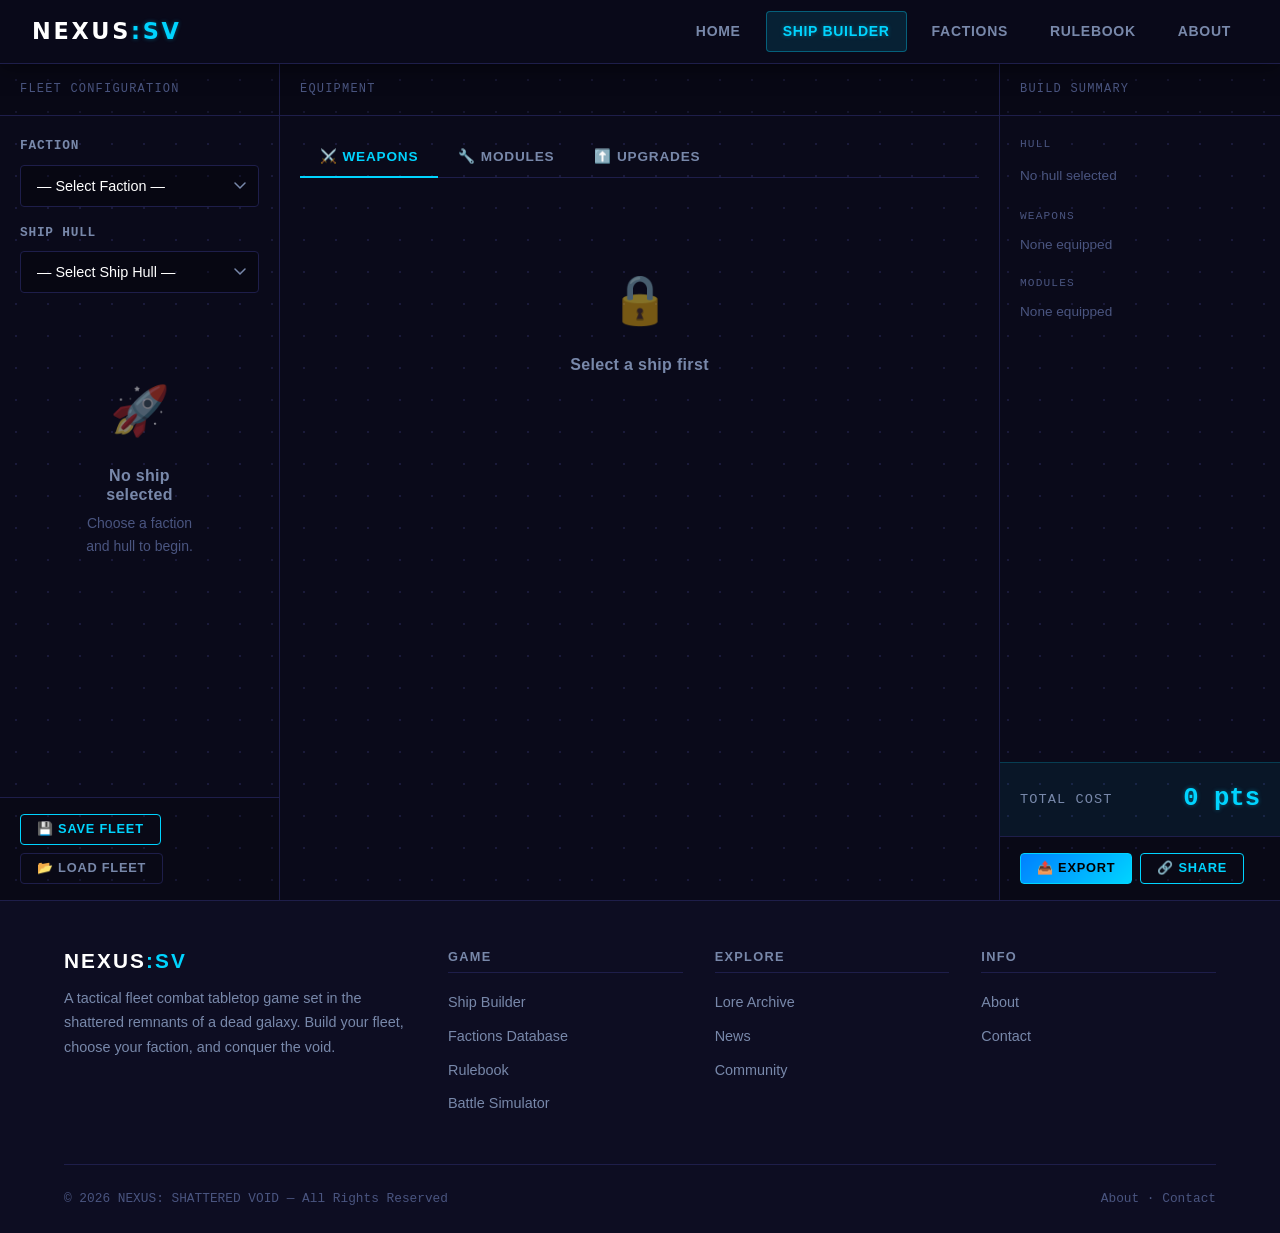
==== pages/builder.html @ 6458020a "Build complete Nexus: Shattered Void website - index.html: hero landing page with animated starfield" ====
<!DOCTYPE html>
<html lang="en">
<head>
  <meta charset="UTF-8">
  <meta name="viewport" content="width=device-width, initial-scale=1.0">
  <title>Ship Builder — NEXUS: Shattered Void</title>
  <meta name="description" content="Build custom fleet lists for Nexus: Shattered Void. Select hulls, equip weapons and modules, calculate point costs.">
  <link rel="icon" type="image/svg+xml" href="../assets/favicon.svg">
  <link rel="stylesheet" href="../css/global.css">
  <link rel="stylesheet" href="../css/components.css">
  <style>
    .builder-layout {
      display: grid;
      grid-template-columns: 280px 1fr 280px;
      min-height: calc(100vh - var(--nav-height));
    }
    .builder-col {
      border-right: 1px solid var(--color-border);
      display: flex;
      flex-direction: column;
    }
    .builder-col:last-child { border-right: none; }
    .builder-col-header {
      padding: var(--sp-4) var(--sp-5);
      border-bottom: 1px solid var(--color-border);
      background: rgba(0,0,0,0.2);
      font-family: var(--font-mono);
      font-size: 0.75rem;
      text-transform: uppercase;
      letter-spacing: 0.1em;
      color: var(--color-text-muted);
      display: flex;
      align-items: center;
      justify-content: space-between;
    }
    .builder-col-body {
      flex: 1;
      padding: var(--sp-5);
      overflow-y: auto;
    }
    .builder-actions {
      padding: var(--sp-4) var(--sp-5);
      border-top: 1px solid var(--color-border);
      display: flex;
      gap: var(--sp-2);
      flex-wrap: wrap;
      background: rgba(0,0,0,0.15);
    }
    @media (max-width: 1100px) {
      .builder-layout {
        grid-template-columns: 260px 1fr;
      }
      .builder-col:last-child {
        grid-column: 1 / -1;
        border-top: 1px solid var(--color-border);
        border-right: none;
      }
    }
    @media (max-width: 768px) {
      .builder-layout { grid-template-columns: 1fr; }
      .builder-col { border-right: none; border-bottom: 1px solid var(--color-border); }
    }
  </style>
</head>
<body class="page-wrapper">
  <div class="page-content">
    <div class="builder-layout">

      <!-- LEFT: Faction + Hull selection -->
      <div class="builder-col">
        <div class="builder-col-header">
          <span>Fleet Configuration</span>
        </div>
        <div class="builder-col-body">
          <div class="form-group">
            <label class="form-label" for="faction-select">Faction</label>
            <select class="form-select" id="faction-select">
              <option value="">— Loading… —</option>
            </select>
          </div>
          <div class="form-group">
            <label class="form-label" for="ship-select">Ship Hull</label>
            <select class="form-select" id="ship-select">
              <option value="">— Select faction first —</option>
            </select>
          </div>
          <div id="ship-stats-panel">
            <div class="empty-state">
              <div class="empty-state-icon">🚀</div>
              <h3>No ship selected</h3>
              <p>Choose a faction and hull to begin building.</p>
            </div>
          </div>
        </div>
        <div class="builder-actions">
          <button class="btn btn-secondary btn-sm" id="save-fleet-btn">💾 Save Fleet</button>
          <button class="btn btn-ghost btn-sm" id="load-fleet-btn">📂 Load Fleet</button>
        </div>
      </div>

      <!-- MIDDLE: Weapons / Modules tabs -->
      <div class="builder-col">
        <div class="builder-col-header">
          <span>Equipment</span>
        </div>
        <div class="builder-col-body">
          <div class="tabs">
            <button class="tab-btn active" data-tab="weapons">⚔️ Weapons</button>
            <button class="tab-btn" data-tab="modules">🔧 Modules</button>
            <button class="tab-btn" data-tab="upgrades">⬆️ Upgrades</button>
          </div>
          <div id="tab-weapons" class="tab-panel active">
            <div class="empty-state">
              <div class="empty-state-icon">🔒</div>
              <h3>Select a ship first</h3>
            </div>
          </div>
          <div id="tab-modules" class="tab-panel">
            <div class="empty-state">
              <div class="empty-state-icon">🔒</div>
              <h3>Select a ship first</h3>
            </div>
          </div>
          <div id="tab-upgrades" class="tab-panel">
            <div class="empty-state">
              <div class="empty-state-icon">⚙️</div>
              <h3>Upgrades Coming Soon</h3>
            </div>
          </div>
        </div>
      </div>

      <!-- RIGHT: Build Summary -->
      <div class="builder-col">
        <div class="builder-col-header">
          <span>Build Summary</span>
        </div>
        <div class="builder-col-body">
          <div class="build-summary-section" style="margin-bottom:var(--sp-5)">
            <div class="build-summary-label">Hull</div>
            <div id="summary-ship">
              <span style="color:var(--color-text-muted);font-size:0.85rem">No hull selected</span>
            </div>
          </div>
          <div class="build-summary-section" style="margin-bottom:var(--sp-5)">
            <div class="build-summary-label">Weapons</div>
            <div id="summary-weapons" class="equipped-list">
              <span style="color:var(--color-text-muted);font-size:0.85rem">None equipped</span>
            </div>
          </div>
          <div class="build-summary-section">
            <div class="build-summary-label">Modules</div>
            <div id="summary-modules" class="equipped-list">
              <span style="color:var(--color-text-muted);font-size:0.85rem">None equipped</span>
            </div>
          </div>
        </div>
        <div class="total-cost-display">
          <span class="total-cost-label">Total Cost</span>
          <span class="total-cost-value"><span id="total-cost">0</span> pts</span>
        </div>
        <div class="builder-actions">
          <button class="btn btn-primary btn-sm" id="export-btn">📤 Export</button>
          <button class="btn btn-secondary btn-sm" id="share-btn">🔗 Share</button>
        </div>
      </div>

    </div>
  </div>

  <script type="module" src="../js/builder.js"></script>
</body>
</html>
---- css/global.css ----
/* ============================================================
   NEXUS: SHATTERED VOID — Global Stylesheet
   ============================================================ */

/* ── CSS Variables ─────────────────────────────────────────── */
:root {
  /* Colors */
  --color-bg:          #0a0a1a;
  --color-bg-2:        #0d0d22;
  --color-bg-card:     #111128;
  --color-bg-card-2:   #16163a;
  --color-border:      #1e1e4a;
  --color-border-glow: #00d4ff33;

  --color-cyan:        #00d4ff;
  --color-cyan-dim:    #00a0c4;
  --color-blue:        #0080ff;
  --color-blue-dim:    #0055bb;
  --color-purple:      #8b00ff;
  --color-purple-dim:  #6600cc;
  --color-teal:        #00d4a0;
  --color-orange:      #c44a00;
  --color-red:         #ff3333;

  --color-text:        #c8d8f0;
  --color-text-dim:    #7888aa;
  --color-text-bright: #ffffff;
  --color-text-muted:  #4a5580;

  /* Fonts */
  --font-ui:   -apple-system, BlinkMacSystemFont, 'Segoe UI', Roboto, sans-serif;
  --font-mono: 'Courier New', 'Lucida Console', monospace;
  --font-display: 'Segoe UI', system-ui, sans-serif;

  /* Spacing */
  --sp-1: 0.25rem;
  --sp-2: 0.5rem;
  --sp-3: 0.75rem;
  --sp-4: 1rem;
  --sp-5: 1.25rem;
  --sp-6: 1.5rem;
  --sp-8: 2rem;
  --sp-10: 2.5rem;
  --sp-12: 3rem;
  --sp-16: 4rem;
  --sp-20: 5rem;
  --sp-24: 6rem;

  /* Border radius */
  --radius-sm: 2px;
  --radius:    4px;
  --radius-md: 6px;
  --radius-lg: 10px;

  /* Shadows / Glows */
  --glow-cyan:   0 0 8px #00d4ff80, 0 0 24px #00d4ff40;
  --glow-blue:   0 0 8px #0080ff80, 0 0 24px #0080ff40;
  --glow-purple: 0 0 8px #8b00ff80, 0 0 24px #8b00ff40;
  --glow-sm:     0 0 4px #00d4ff60;
  --shadow-card: 0 4px 24px rgba(0,0,0,0.6);

  /* Transitions */
  --transition: 0.2s ease;
  --transition-slow: 0.4s ease;

  /* Layout */
  --nav-height: 64px;
  --max-width:  1200px;
  --sidebar-w:  260px;
}

/* ── Reset / Normalize ─────────────────────────────────────── */
*, *::before, *::after {
  box-sizing: border-box;
  margin: 0;
  padding: 0;
}

html {
  scroll-behavior: smooth;
  font-size: 16px;
}

body {
  font-family: var(--font-ui);
  background-color: var(--color-bg);
  color: var(--color-text);
  line-height: 1.6;
  min-height: 100vh;
  overflow-x: hidden;
  background-image:
    radial-gradient(circle, #1a1a3a 1px, transparent 1px);
  background-size: 32px 32px;
  background-attachment: fixed;
}

a {
  color: var(--color-cyan);
  text-decoration: none;
  transition: color var(--transition);
}
a:hover { color: var(--color-text-bright); }

ul, ol { list-style: none; }

img, svg { display: block; max-width: 100%; }

button, input, select, textarea {
  font-family: inherit;
  font-size: inherit;
}

h1, h2, h3, h4, h5, h6 {
  color: var(--color-text-bright);
  line-height: 1.2;
  letter-spacing: 0.02em;
}

h1 { font-size: clamp(2rem, 5vw, 3.5rem); font-weight: 800; }
h2 { font-size: clamp(1.5rem, 3vw, 2.25rem); font-weight: 700; }
h3 { font-size: clamp(1.1rem, 2vw, 1.5rem); font-weight: 600; }
h4 { font-size: 1.1rem; font-weight: 600; }

p { margin-bottom: var(--sp-4); }
p:last-child { margin-bottom: 0; }

code, .mono {
  font-family: var(--font-mono);
  font-size: 0.875em;
  color: var(--color-cyan);
  background: rgba(0,212,255,0.08);
  padding: 0.1em 0.4em;
  border-radius: var(--radius-sm);
}

hr {
  border: none;
  border-top: 1px solid var(--color-border);
  margin: var(--sp-8) 0;
}

/* ── Scrollbar ─────────────────────────────────────────────── */
::-webkit-scrollbar { width: 8px; height: 8px; }
::-webkit-scrollbar-track { background: var(--color-bg-2); }
::-webkit-scrollbar-thumb {
  background: var(--color-border);
  border-radius: 4px;
}
::-webkit-scrollbar-thumb:hover { background: var(--color-cyan-dim); }

/* ── Layout Utilities ──────────────────────────────────────── */
.container {
  width: 100%;
  max-width: var(--max-width);
  margin: 0 auto;
  padding: 0 var(--sp-6);
}

.section {
  padding: var(--sp-20) 0;
}

.section-sm {
  padding: var(--sp-12) 0;
}

.section-header {
  text-align: center;
  margin-bottom: var(--sp-12);
}

.section-header p {
  color: var(--color-text-dim);
  font-size: 1.1rem;
  max-width: 640px;
  margin: var(--sp-4) auto 0;
}

.section-title {
  position: relative;
  display: inline-block;
}

.section-title::after {
  content: '';
  display: block;
  height: 2px;
  background: linear-gradient(90deg, var(--color-cyan), var(--color-purple), transparent);
  margin-top: var(--sp-3);
  border-radius: 2px;
}

/* Grid helpers */
.grid { display: grid; gap: var(--sp-6); }
.grid-2 { grid-template-columns: repeat(2, 1fr); }
.grid-3 { grid-template-columns: repeat(3, 1fr); }
.grid-4 { grid-template-columns: repeat(4, 1fr); }
.grid-auto { grid-template-columns: repeat(auto-fill, minmax(280px, 1fr)); }

.flex { display: flex; }
.flex-center { display: flex; align-items: center; justify-content: center; }
.flex-between { display: flex; align-items: center; justify-content: space-between; }
.flex-col { display: flex; flex-direction: column; }
.gap-2 { gap: var(--sp-2); }
.gap-4 { gap: var(--sp-4); }
.gap-6 { gap: var(--sp-6); }

.text-center { text-align: center; }
.text-right  { text-align: right; }

.text-dim    { color: var(--color-text-dim); }
.text-bright { color: var(--color-text-bright); }
.text-cyan   { color: var(--color-cyan); }
.text-purple { color: var(--color-purple); }
.text-mono   { font-family: var(--font-mono); }

.mt-auto { margin-top: auto; }
.mb-4    { margin-bottom: var(--sp-4); }
.mb-8    { margin-bottom: var(--sp-8); }
.mt-4    { margin-top: var(--sp-4); }
.mt-8    { margin-top: var(--sp-8); }

/* ── Buttons ───────────────────────────────────────────────── */
.btn {
  display: inline-flex;
  align-items: center;
  gap: var(--sp-2);
  padding: var(--sp-3) var(--sp-6);
  border: 1px solid transparent;
  border-radius: var(--radius);
  font-size: 0.9rem;
  font-weight: 600;
  letter-spacing: 0.06em;
  text-transform: uppercase;
  cursor: pointer;
  transition: all var(--transition);
  white-space: nowrap;
  line-height: 1;
}

.btn:disabled {
  opacity: 0.4;
  cursor: not-allowed;
  pointer-events: none;
}

.btn-primary {
  background: linear-gradient(135deg, var(--color-blue), var(--color-cyan));
  color: #000;
  border-color: var(--color-cyan);
}
.btn-primary:hover {
  box-shadow: var(--glow-cyan);
  color: #000;
  filter: brightness(1.1);
  transform: translateY(-1px);
}

.btn-secondary {
  background: transparent;
  color: var(--color-cyan);
  border-color: var(--color-cyan);
}
.btn-secondary:hover {
  background: rgba(0,212,255,0.1);
  box-shadow: var(--glow-sm);
  color: var(--color-cyan);
  transform: translateY(-1px);
}

.btn-purple {
  background: transparent;
  color: var(--color-purple);
  border-color: var(--color-purple);
}
.btn-purple:hover {
  background: rgba(139,0,255,0.15);
  box-shadow: var(--glow-purple);
  color: var(--color-purple);
  transform: translateY(-1px);
}

.btn-danger {
  background: transparent;
  color: var(--color-red);
  border-color: var(--color-red);
}
.btn-danger:hover {
  background: rgba(255,51,51,0.15);
  box-shadow: 0 0 8px #ff333380;
  color: var(--color-red);
}

.btn-ghost {
  background: transparent;
  color: var(--color-text-dim);
  border-color: var(--color-border);
}
.btn-ghost:hover {
  border-color: var(--color-cyan);
  color: var(--color-cyan);
}

.btn-sm {
  padding: var(--sp-2) var(--sp-4);
  font-size: 0.8rem;
}

.btn-lg {
  padding: var(--sp-4) var(--sp-8);
  font-size: 1rem;
}

.btn-icon {
  padding: var(--sp-2);
  width: 36px;
  height: 36px;
  justify-content: center;
}

/* ── Badges ────────────────────────────────────────────────── */
.badge {
  display: inline-block;
  padding: var(--sp-1) var(--sp-3);
  border-radius: 99px;
  font-size: 0.75rem;
  font-weight: 700;
  letter-spacing: 0.06em;
  text-transform: uppercase;
}

.badge-cyan {
  background: rgba(0,212,255,0.15);
  color: var(--color-cyan);
  border: 1px solid rgba(0,212,255,0.3);
}

.badge-purple {
  background: rgba(139,0,255,0.15);
  color: #bb66ff;
  border: 1px solid rgba(139,0,255,0.3);
}

.badge-blue {
  background: rgba(0,128,255,0.15);
  color: #66aaff;
  border: 1px solid rgba(0,128,255,0.3);
}

.badge-teal {
  background: rgba(0,212,160,0.15);
  color: var(--color-teal);
  border: 1px solid rgba(0,212,160,0.3);
}

.badge-orange {
  background: rgba(196,74,0,0.2);
  color: #ff7733;
  border: 1px solid rgba(196,74,0,0.4);
}

.badge-red {
  background: rgba(255,51,51,0.15);
  color: var(--color-red);
  border: 1px solid rgba(255,51,51,0.3);
}

.badge-gray {
  background: rgba(255,255,255,0.06);
  color: var(--color-text-dim);
  border: 1px solid var(--color-border);
}

/* ── Card ──────────────────────────────────────────────────── */
.card {
  background: var(--color-bg-card);
  border: 1px solid var(--color-border);
  border-radius: var(--radius-md);
  padding: var(--sp-6);
  box-shadow: var(--shadow-card);
  transition: transform var(--transition), box-shadow var(--transition), border-color var(--transition);
}

.card:hover {
  transform: translateY(-3px);
  box-shadow: var(--shadow-card), var(--glow-cyan);
  border-color: rgba(0,212,255,0.3);
}

.card-header {
  margin-bottom: var(--sp-4);
  padding-bottom: var(--sp-4);
  border-bottom: 1px solid var(--color-border);
}

.card-footer {
  margin-top: var(--sp-4);
  padding-top: var(--sp-4);
  border-top: 1px solid var(--color-border);
}

/* ── Animations ────────────────────────────────────────────── */
@keyframes fadeIn {
  from { opacity: 0; transform: translateY(12px); }
  to   { opacity: 1; transform: translateY(0); }
}

@keyframes slideInLeft {
  from { opacity: 0; transform: translateX(-24px); }
  to   { opacity: 1; transform: translateX(0); }
}

@keyframes slideInRight {
  from { opacity: 0; transform: translateX(24px); }
  to   { opacity: 1; transform: translateX(0); }
}

@keyframes pulseGlow {
  0%, 100% { box-shadow: 0 0 6px #00d4ff40; }
  50%       { box-shadow: 0 0 18px #00d4ff80, 0 0 36px #00d4ff30; }
}

@keyframes pulseGlowPurple {
  0%, 100% { box-shadow: 0 0 6px #8b00ff40; }
  50%       { box-shadow: 0 0 18px #8b00ff80, 0 0 36px #8b00ff30; }
}

@keyframes spin {
  to { transform: rotate(360deg); }
}

@keyframes twinkle {
  0%, 100% { opacity: 0.3; }
  50%       { opacity: 1; }
}

@keyframes scanline {
  0%   { top: -10%; }
  100% { top: 110%; }
}

.anim-fade-in {
  animation: fadeIn 0.4s ease both;
}

.anim-pulse-glow {
  animation: pulseGlow 2.5s ease-in-out infinite;
}

/* ── Page Layout ───────────────────────────────────────────── */
.page-wrapper {
  display: flex;
  flex-direction: column;
  min-height: 100vh;
}

.page-content {
  flex: 1;
  padding-top: var(--nav-height);
}

/* ── Two-column sidebar layout ─────────────────────────────── */
.two-col-layout {
  display: grid;
  grid-template-columns: var(--sidebar-w) 1fr;
  gap: 0;
  min-height: calc(100vh - var(--nav-height));
}

.three-col-layout {
  display: grid;
  grid-template-columns: var(--sidebar-w) 1fr var(--sidebar-w);
  gap: 0;
  min-height: calc(100vh - var(--nav-height));
}

/* ── Responsive ────────────────────────────────────────────── */
@media (max-width: 1024px) {
  .grid-4 { grid-template-columns: repeat(2, 1fr); }
  .three-col-layout {
    grid-template-columns: var(--sidebar-w) 1fr;
  }
  .three-col-layout .col-right {
    grid-column: 1 / -1;
  }
}

@media (max-width: 768px) {
  :root { --nav-height: 56px; }

  .container { padding: 0 var(--sp-4); }
  .section   { padding: var(--sp-12) 0; }

  .grid-2,
  .grid-3,
  .grid-4 { grid-template-columns: 1fr; }

  .two-col-layout,
  .three-col-layout {
    grid-template-columns: 1fr;
  }

  h1 { font-size: 2rem; }
  h2 { font-size: 1.5rem; }
}

@media (max-width: 480px) {
  .container { padding: 0 var(--sp-3); }
  .btn-lg    { padding: var(--sp-3) var(--sp-5); }
}
---- css/components.css ----
/* ============================================================
   NEXUS: SHATTERED VOID — Components Stylesheet
   ============================================================ */

/* ── Navigation ────────────────────────────────────────────── */
.main-nav {
  position: fixed;
  top: 0;
  left: 0;
  right: 0;
  z-index: 1000;
  height: var(--nav-height);
  display: flex;
  align-items: center;
  justify-content: space-between;
  padding: 0 var(--sp-8);
  background: rgba(10,10,26,0.92);
  backdrop-filter: blur(12px);
  -webkit-backdrop-filter: blur(12px);
  border-bottom: 1px solid var(--color-border);
  box-shadow: 0 2px 20px rgba(0,0,0,0.5);
}

.nav-brand a {
  font-size: 1.4rem;
  font-weight: 900;
  letter-spacing: 0.12em;
  text-transform: uppercase;
  color: var(--color-text-bright);
  text-decoration: none;
  font-family: var(--font-display);
}

.nav-brand a span {
  color: var(--color-cyan);
  text-shadow: var(--glow-sm);
}

.nav-links {
  display: flex;
  align-items: center;
  gap: var(--sp-2);
}

.nav-links li a {
  display: block;
  padding: var(--sp-2) var(--sp-4);
  color: var(--color-text-dim);
  font-size: 0.875rem;
  font-weight: 600;
  letter-spacing: 0.05em;
  text-transform: uppercase;
  border-radius: var(--radius);
  border: 1px solid transparent;
  transition: all var(--transition);
  text-decoration: none;
}

.nav-links li a:hover {
  color: var(--color-cyan);
  background: rgba(0,212,255,0.08);
  border-color: rgba(0,212,255,0.2);
}

.nav-links li a.active {
  color: var(--color-cyan);
  background: rgba(0,212,255,0.12);
  border-color: rgba(0,212,255,0.35);
  text-shadow: var(--glow-sm);
}

.nav-toggle {
  display: none;
  background: none;
  border: 1px solid var(--color-border);
  color: var(--color-text-dim);
  font-size: 1.3rem;
  padding: var(--sp-2) var(--sp-3);
  border-radius: var(--radius);
  cursor: pointer;
  transition: all var(--transition);
  line-height: 1;
}

.nav-toggle:hover {
  border-color: var(--color-cyan);
  color: var(--color-cyan);
}

@media (max-width: 768px) {
  .main-nav {
    padding: 0 var(--sp-4);
    flex-wrap: wrap;
  }

  .nav-toggle { display: block; }

  .nav-links {
    display: none;
    flex-direction: column;
    align-items: stretch;
    gap: 0;
    width: 100%;
    padding: var(--sp-3) 0;
    border-top: 1px solid var(--color-border);
    background: rgba(10,10,26,0.98);
  }

  .nav-links.open { display: flex; }

  .nav-links li a {
    padding: var(--sp-3) var(--sp-4);
    border-radius: 0;
    border: none;
    border-bottom: 1px solid var(--color-border);
    font-size: 0.9rem;
  }

  .main-nav.mobile-open {
    height: auto;
  }
}

/* ── Footer ────────────────────────────────────────────────── */
.main-footer {
  background: var(--color-bg-2);
  border-top: 1px solid var(--color-border);
  padding: var(--sp-12) 0 var(--sp-6);
  margin-top: auto;
}

.footer-grid {
  display: grid;
  grid-template-columns: 1.5fr repeat(3, 1fr);
  gap: var(--sp-8);
  margin-bottom: var(--sp-10);
}

.footer-brand h3 {
  font-size: 1.3rem;
  font-weight: 900;
  letter-spacing: 0.1em;
  margin-bottom: var(--sp-3);
}

.footer-brand h3 span { color: var(--color-cyan); }

.footer-brand p {
  color: var(--color-text-dim);
  font-size: 0.9rem;
  line-height: 1.7;
}

.footer-col h4 {
  font-size: 0.8rem;
  text-transform: uppercase;
  letter-spacing: 0.1em;
  color: var(--color-text-dim);
  margin-bottom: var(--sp-4);
  padding-bottom: var(--sp-2);
  border-bottom: 1px solid var(--color-border);
}

.footer-col ul li { margin-bottom: var(--sp-2); }

.footer-col ul li a {
  color: var(--color-text-dim);
  font-size: 0.9rem;
  transition: color var(--transition);
  text-decoration: none;
}

.footer-col ul li a:hover { color: var(--color-cyan); }

.footer-bottom {
  padding-top: var(--sp-6);
  border-top: 1px solid var(--color-border);
  display: flex;
  align-items: center;
  justify-content: space-between;
  gap: var(--sp-4);
  flex-wrap: wrap;
}

.footer-bottom p {
  color: var(--color-text-muted);
  font-size: 0.8rem;
  margin: 0;
  font-family: var(--font-mono);
}

.footer-bottom a {
  color: var(--color-text-muted);
  transition: color var(--transition);
  text-decoration: none;
}

.footer-bottom a:hover { color: var(--color-cyan); }

@media (max-width: 768px) {
  .footer-grid {
    grid-template-columns: 1fr 1fr;
    gap: var(--sp-6);
  }

  .footer-brand {
    grid-column: 1 / -1;
  }
}

@media (max-width: 480px) {
  .footer-grid { grid-template-columns: 1fr; }
}

/* ── Faction Card ──────────────────────────────────────────── */
.faction-card {
  background: var(--color-bg-card);
  border: 1px solid var(--color-border);
  border-radius: var(--radius-md);
  padding: var(--sp-6);
  cursor: pointer;
  transition: all var(--transition);
  position: relative;
  overflow: hidden;
}

.faction-card::before {
  content: '';
  position: absolute;
  top: 0;
  left: 0;
  right: 0;
  height: 3px;
  background: var(--faction-color, var(--color-cyan));
  opacity: 0.7;
  transition: opacity var(--transition);
}

.faction-card:hover {
  border-color: var(--faction-color, var(--color-cyan));
  transform: translateY(-2px);
  box-shadow: 0 8px 30px rgba(0,0,0,0.5), 0 0 20px color-mix(in srgb, var(--faction-color, var(--color-cyan)) 20%, transparent);
}

.faction-card:hover::before { opacity: 1; }

.faction-card.active {
  border-color: var(--faction-color, var(--color-cyan));
  background: var(--color-bg-card-2);
}

.faction-card-name {
  font-size: 1.1rem;
  font-weight: 700;
  margin-bottom: var(--sp-2);
  color: var(--color-text-bright);
}

.faction-card-tagline {
  font-size: 0.85rem;
  color: var(--color-text-dim);
}

.faction-detail-header {
  display: flex;
  align-items: flex-start;
  gap: var(--sp-6);
  margin-bottom: var(--sp-6);
  padding-bottom: var(--sp-6);
  border-bottom: 1px solid var(--color-border);
}

.faction-detail-title {
  font-size: 1.8rem;
  font-weight: 800;
  margin-bottom: var(--sp-2);
}

.faction-playstyle {
  display: flex;
  flex-wrap: wrap;
  gap: var(--sp-2);
  margin-bottom: var(--sp-4);
}

/* ── Ship Stat Block ───────────────────────────────────────── */
.ship-stat-block {
  background: var(--color-bg-card);
  border: 1px solid var(--color-border);
  border-radius: var(--radius-md);
  overflow: hidden;
}

.ship-stat-header {
  padding: var(--sp-4) var(--sp-5);
  background: rgba(0,0,0,0.3);
  border-bottom: 1px solid var(--color-border);
  display: flex;
  align-items: center;
  justify-content: space-between;
}

.ship-stat-name {
  font-size: 1rem;
  font-weight: 700;
  color: var(--color-text-bright);
}

.ship-stat-type {
  font-size: 0.75rem;
  color: var(--color-text-dim);
  text-transform: uppercase;
  letter-spacing: 0.08em;
  font-family: var(--font-mono);
}

.ship-stats-grid {
  display: grid;
  grid-template-columns: repeat(3, 1fr);
  gap: 1px;
  background: var(--color-border);
}

.stat-cell {
  background: var(--color-bg-card);
  padding: var(--sp-3) var(--sp-4);
  text-align: center;
}

.stat-label {
  font-size: 0.65rem;
  text-transform: uppercase;
  letter-spacing: 0.1em;
  color: var(--color-text-muted);
  font-family: var(--font-mono);
  display: block;
  margin-bottom: 2px;
}

.stat-value {
  font-size: 1.2rem;
  font-weight: 700;
  font-family: var(--font-mono);
  color: var(--color-cyan);
}

.ship-slots {
  padding: var(--sp-4) var(--sp-5);
  display: flex;
  gap: var(--sp-4);
  flex-wrap: wrap;
  border-top: 1px solid var(--color-border);
}

.slot-indicator {
  display: flex;
  align-items: center;
  gap: var(--sp-2);
  font-size: 0.8rem;
  font-family: var(--font-mono);
  color: var(--color-text-dim);
}

.slot-indicator span {
  color: var(--color-cyan);
  font-weight: 700;
}

/* ── Weapon/Module Item Row ────────────────────────────────── */
.item-row {
  display: flex;
  align-items: center;
  gap: var(--sp-3);
  padding: var(--sp-3) var(--sp-4);
  border: 1px solid var(--color-border);
  border-radius: var(--radius);
  background: rgba(0,0,0,0.2);
  transition: all var(--transition);
  cursor: default;
}

.item-row:hover {
  border-color: rgba(0,212,255,0.25);
  background: rgba(0,212,255,0.04);
}

.item-row-info { flex: 1; min-width: 0; }

.item-row-name {
  font-size: 0.9rem;
  font-weight: 600;
  color: var(--color-text-bright);
  white-space: nowrap;
  overflow: hidden;
  text-overflow: ellipsis;
}

.item-row-detail {
  font-size: 0.75rem;
  color: var(--color-text-dim);
  font-family: var(--font-mono);
  margin-top: 2px;
}

.item-row-cost {
  font-family: var(--font-mono);
  font-size: 0.85rem;
  color: var(--color-cyan);
  font-weight: 700;
  white-space: nowrap;
}

/* ── Point Cost Badge ──────────────────────────────────────── */
.cost-badge {
  display: inline-flex;
  align-items: center;
  justify-content: center;
  background: rgba(0,212,255,0.1);
  border: 1px solid rgba(0,212,255,0.3);
  border-radius: var(--radius);
  padding: var(--sp-1) var(--sp-3);
  font-family: var(--font-mono);
  font-size: 0.85rem;
  font-weight: 700;
  color: var(--color-cyan);
  min-width: 48px;
  text-align: center;
}

.cost-badge.large {
  font-size: 1.4rem;
  padding: var(--sp-2) var(--sp-5);
  animation: pulseGlow 2.5s ease-in-out infinite;
}

/* ── Loading Spinner ───────────────────────────────────────── */
.spinner {
  display: inline-block;
  width: 32px;
  height: 32px;
  border: 3px solid var(--color-border);
  border-top-color: var(--color-cyan);
  border-radius: 50%;
  animation: spin 0.8s linear infinite;
}

.spinner-lg {
  width: 48px;
  height: 48px;
  border-width: 4px;
}

.loading-overlay {
  display: flex;
  flex-direction: column;
  align-items: center;
  justify-content: center;
  gap: var(--sp-4);
  padding: var(--sp-16);
  color: var(--color-text-dim);
  font-size: 0.9rem;
}

/* ── Toast / Notification ──────────────────────────────────── */
.toast-container {
  position: fixed;
  bottom: var(--sp-6);
  right: var(--sp-6);
  z-index: 9999;
  display: flex;
  flex-direction: column;
  gap: var(--sp-3);
  pointer-events: none;
}

.toast {
  display: flex;
  align-items: center;
  gap: var(--sp-3);
  padding: var(--sp-3) var(--sp-5);
  background: var(--color-bg-card-2);
  border: 1px solid var(--color-border);
  border-left: 3px solid var(--color-cyan);
  border-radius: var(--radius-md);
  box-shadow: 0 8px 24px rgba(0,0,0,0.5);
  font-size: 0.9rem;
  animation: slideInRight 0.3s ease both;
  pointer-events: all;
  min-width: 260px;
  max-width: 380px;
}

.toast.success { border-left-color: var(--color-teal); }
.toast.error   { border-left-color: var(--color-red); }
.toast.warning { border-left-color: var(--color-orange); }

.toast-icon { font-size: 1.1rem; flex-shrink: 0; }
.toast-msg  { flex: 1; }
.toast-close {
  background: none;
  border: none;
  color: var(--color-text-dim);
  cursor: pointer;
  font-size: 1rem;
  padding: 0;
  line-height: 1;
  flex-shrink: 0;
}
.toast-close:hover { color: var(--color-text-bright); }

/* ── Modal ─────────────────────────────────────────────────── */
.modal-overlay {
  position: fixed;
  inset: 0;
  z-index: 2000;
  background: rgba(0,0,0,0.8);
  backdrop-filter: blur(4px);
  display: flex;
  align-items: center;
  justify-content: center;
  padding: var(--sp-4);
  animation: fadeIn 0.2s ease;
}

.modal-overlay.hidden { display: none; }

.modal-panel {
  background: var(--color-bg-card-2);
  border: 1px solid var(--color-border);
  border-top: 2px solid var(--color-cyan);
  border-radius: var(--radius-lg);
  box-shadow: 0 24px 64px rgba(0,0,0,0.7), var(--glow-cyan);
  width: 100%;
  max-width: 640px;
  max-height: 90vh;
  overflow-y: auto;
  animation: fadeIn 0.2s ease;
}

.modal-header {
  display: flex;
  align-items: center;
  justify-content: space-between;
  padding: var(--sp-5) var(--sp-6);
  border-bottom: 1px solid var(--color-border);
  position: sticky;
  top: 0;
  background: var(--color-bg-card-2);
  z-index: 1;
}

.modal-title {
  font-size: 1.1rem;
  font-weight: 700;
  color: var(--color-text-bright);
}

.modal-close {
  background: none;
  border: 1px solid var(--color-border);
  color: var(--color-text-dim);
  width: 32px;
  height: 32px;
  border-radius: var(--radius);
  display: flex;
  align-items: center;
  justify-content: center;
  cursor: pointer;
  font-size: 1.1rem;
  line-height: 1;
  transition: all var(--transition);
}

.modal-close:hover {
  border-color: var(--color-red);
  color: var(--color-red);
}

.modal-body {
  padding: var(--sp-6);
}

.modal-footer {
  padding: var(--sp-4) var(--sp-6);
  border-top: 1px solid var(--color-border);
  display: flex;
  justify-content: flex-end;
  gap: var(--sp-3);
}

/* ── Sidebar ───────────────────────────────────────────────── */
.sidebar {
  width: var(--sidebar-w);
  background: var(--color-bg-2);
  border-right: 1px solid var(--color-border);
  position: sticky;
  top: var(--nav-height);
  height: calc(100vh - var(--nav-height));
  overflow-y: auto;
  flex-shrink: 0;
}

.sidebar-header {
  padding: var(--sp-5) var(--sp-5) var(--sp-4);
  border-bottom: 1px solid var(--color-border);
}

.sidebar-header h3 {
  font-size: 0.8rem;
  text-transform: uppercase;
  letter-spacing: 0.1em;
  color: var(--color-text-muted);
  font-family: var(--font-mono);
}

.sidebar-section {
  padding: var(--sp-4) var(--sp-3);
}

.sidebar-section + .sidebar-section {
  border-top: 1px solid var(--color-border);
}

.sidebar-title {
  font-size: 0.7rem;
  text-transform: uppercase;
  letter-spacing: 0.12em;
  color: var(--color-text-muted);
  font-family: var(--font-mono);
  padding: 0 var(--sp-2) var(--sp-3);
}

.sidebar-link {
  display: flex;
  align-items: center;
  gap: var(--sp-2);
  padding: var(--sp-2) var(--sp-3);
  border-radius: var(--radius);
  color: var(--color-text-dim);
  font-size: 0.875rem;
  transition: all var(--transition);
  text-decoration: none;
  cursor: pointer;
  border: 1px solid transparent;
  background: none;
  width: 100%;
  text-align: left;
}

.sidebar-link:hover {
  color: var(--color-cyan);
  background: rgba(0,212,255,0.06);
  border-color: rgba(0,212,255,0.15);
}

.sidebar-link.active {
  color: var(--color-cyan);
  background: rgba(0,212,255,0.1);
  border-color: rgba(0,212,255,0.25);
}

.sidebar-link-dot {
  width: 6px;
  height: 6px;
  border-radius: 50%;
  background: currentColor;
  flex-shrink: 0;
}

.col-main {
  flex: 1;
  padding: var(--sp-8);
  overflow-y: auto;
  max-height: calc(100vh - var(--nav-height));
}

/* ── Tabs ──────────────────────────────────────────────────── */
.tabs {
  display: flex;
  gap: 0;
  border-bottom: 1px solid var(--color-border);
  margin-bottom: var(--sp-5);
}

.tab-btn {
  padding: var(--sp-3) var(--sp-5);
  background: none;
  border: none;
  border-bottom: 2px solid transparent;
  color: var(--color-text-dim);
  font-size: 0.85rem;
  font-weight: 600;
  text-transform: uppercase;
  letter-spacing: 0.06em;
  cursor: pointer;
  transition: all var(--transition);
  margin-bottom: -1px;
}

.tab-btn:hover { color: var(--color-cyan); }

.tab-btn.active {
  color: var(--color-cyan);
  border-bottom-color: var(--color-cyan);
}

.tab-panel { display: none; }
.tab-panel.active { display: block; animation: fadeIn 0.25s ease; }

/* ── Tables ────────────────────────────────────────────────── */
.data-table {
  width: 100%;
  border-collapse: collapse;
  font-size: 0.875rem;
}

.data-table th {
  text-align: left;
  padding: var(--sp-3) var(--sp-4);
  font-size: 0.7rem;
  text-transform: uppercase;
  letter-spacing: 0.1em;
  color: var(--color-text-muted);
  font-family: var(--font-mono);
  border-bottom: 1px solid var(--color-border);
  white-space: nowrap;
}

.data-table td {
  padding: var(--sp-3) var(--sp-4);
  border-bottom: 1px solid rgba(255,255,255,0.04);
  color: var(--color-text);
  vertical-align: middle;
}

.data-table tr:last-child td { border-bottom: none; }

.data-table tr:hover td {
  background: rgba(0,212,255,0.04);
}

/* ── Form Inputs ───────────────────────────────────────────── */
.form-group {
  display: flex;
  flex-direction: column;
  gap: var(--sp-2);
  margin-bottom: var(--sp-4);
}

.form-label {
  font-size: 0.8rem;
  font-weight: 600;
  text-transform: uppercase;
  letter-spacing: 0.06em;
  color: var(--color-text-dim);
  font-family: var(--font-mono);
}

.form-input,
.form-select,
.form-textarea {
  background: rgba(0,0,0,0.3);
  border: 1px solid var(--color-border);
  border-radius: var(--radius);
  color: var(--color-text-bright);
  padding: var(--sp-3) var(--sp-4);
  font-size: 0.9rem;
  width: 100%;
  transition: border-color var(--transition), box-shadow var(--transition);
  outline: none;
  appearance: none;
}

.form-input:focus,
.form-select:focus,
.form-textarea:focus {
  border-color: var(--color-cyan);
  box-shadow: 0 0 0 2px rgba(0,212,255,0.15);
}

.form-input::placeholder { color: var(--color-text-muted); }

.form-select {
  background-image: url("data:image/svg+xml,%3Csvg xmlns='http://www.w3.org/2000/svg' width='12' height='8' viewBox='0 0 12 8'%3E%3Cpath d='M1 1l5 5 5-5' stroke='%237888aa' stroke-width='1.5' fill='none' stroke-linecap='round'/%3E%3C/svg%3E");
  background-repeat: no-repeat;
  background-position: right var(--sp-3) center;
  padding-right: var(--sp-8);
  cursor: pointer;
}

.form-select option {
  background: var(--color-bg-card);
  color: var(--color-text);
}

.form-textarea {
  resize: vertical;
  min-height: 120px;
}

/* ── Tooltip ───────────────────────────────────────────────── */
[data-tooltip] {
  position: relative;
}

[data-tooltip]::after {
  content: attr(data-tooltip);
  position: absolute;
  bottom: calc(100% + 8px);
  left: 50%;
  transform: translateX(-50%);
  background: var(--color-bg-card-2);
  border: 1px solid var(--color-border);
  color: var(--color-text);
  font-size: 0.78rem;
  padding: var(--sp-2) var(--sp-3);
  border-radius: var(--radius);
  white-space: nowrap;
  pointer-events: none;
  opacity: 0;
  transition: opacity var(--transition);
  z-index: 100;
  box-shadow: 0 4px 16px rgba(0,0,0,0.5);
}

[data-tooltip]:hover::after { opacity: 1; }

/* ── Panel / Info Box ──────────────────────────────────────── */
.info-panel {
  background: rgba(0,212,255,0.05);
  border: 1px solid rgba(0,212,255,0.2);
  border-left: 3px solid var(--color-cyan);
  border-radius: var(--radius);
  padding: var(--sp-4) var(--sp-5);
  margin: var(--sp-4) 0;
}

.warning-panel {
  background: rgba(196,74,0,0.07);
  border: 1px solid rgba(196,74,0,0.3);
  border-left: 3px solid var(--color-orange);
  border-radius: var(--radius);
  padding: var(--sp-4) var(--sp-5);
}

.rule-box {
  background: var(--color-bg-card);
  border: 1px solid var(--color-border);
  border-left: 3px solid var(--color-purple);
  border-radius: var(--radius);
  padding: var(--sp-4) var(--sp-5);
  margin: var(--sp-4) 0;
}

.rule-box strong {
  color: #bb66ff;
  display: block;
  margin-bottom: var(--sp-2);
  font-family: var(--font-mono);
  font-size: 0.85rem;
  text-transform: uppercase;
  letter-spacing: 0.06em;
}

/* ── Special Rules ─────────────────────────────────────────── */
.special-rule {
  padding: var(--sp-4);
  background: rgba(139,0,255,0.07);
  border: 1px solid rgba(139,0,255,0.2);
  border-radius: var(--radius);
  margin-bottom: var(--sp-3);
}

.special-rule-name {
  font-weight: 700;
  color: #bb66ff;
  font-size: 0.9rem;
  margin-bottom: var(--sp-2);
  font-family: var(--font-mono);
}

.special-rule-text {
  color: var(--color-text-dim);
  font-size: 0.875rem;
  line-height: 1.6;
}

/* ── Equipped Items List ───────────────────────────────────── */
.equipped-list {
  display: flex;
  flex-direction: column;
  gap: var(--sp-2);
}

.equipped-item {
  display: flex;
  align-items: center;
  gap: var(--sp-2);
  padding: var(--sp-2) var(--sp-3);
  background: rgba(0,0,0,0.25);
  border: 1px solid var(--color-border);
  border-radius: var(--radius);
  font-size: 0.85rem;
}

.equipped-item-name {
  flex: 1;
  color: var(--color-text);
  white-space: nowrap;
  overflow: hidden;
  text-overflow: ellipsis;
}

.equipped-item-cost {
  font-family: var(--font-mono);
  color: var(--color-cyan);
  font-size: 0.8rem;
  font-weight: 700;
  flex-shrink: 0;
}

.equipped-item-remove {
  background: none;
  border: none;
  color: var(--color-text-muted);
  cursor: pointer;
  font-size: 0.9rem;
  padding: 0 var(--sp-1);
  line-height: 1;
  transition: color var(--transition);
  flex-shrink: 0;
}

.equipped-item-remove:hover { color: var(--color-red); }

/* ── Summary Panel ─────────────────────────────────────────── */
.build-summary {
  background: var(--color-bg-card);
  border: 1px solid var(--color-border);
  border-radius: var(--radius-md);
  overflow: hidden;
  position: sticky;
  top: calc(var(--nav-height) + var(--sp-4));
}

.build-summary-header {
  padding: var(--sp-4) var(--sp-5);
  background: rgba(0,0,0,0.3);
  border-bottom: 1px solid var(--color-border);
  display: flex;
  align-items: center;
  justify-content: space-between;
}

.build-summary-header h3 {
  font-size: 0.8rem;
  text-transform: uppercase;
  letter-spacing: 0.1em;
  color: var(--color-text-dim);
  font-family: var(--font-mono);
}

.build-summary-body {
  padding: var(--sp-4);
}

.build-summary-section {
  margin-bottom: var(--sp-4);
}

.build-summary-label {
  font-size: 0.7rem;
  text-transform: uppercase;
  letter-spacing: 0.1em;
  color: var(--color-text-muted);
  font-family: var(--font-mono);
  margin-bottom: var(--sp-2);
}

.total-cost-display {
  display: flex;
  align-items: center;
  justify-content: space-between;
  padding: var(--sp-4) var(--sp-5);
  background: rgba(0,212,255,0.06);
  border-top: 1px solid rgba(0,212,255,0.2);
}

.total-cost-label {
  font-size: 0.85rem;
  text-transform: uppercase;
  letter-spacing: 0.08em;
  color: var(--color-text-dim);
  font-family: var(--font-mono);
}

.total-cost-value {
  font-size: 1.6rem;
  font-family: var(--font-mono);
  font-weight: 700;
  color: var(--color-cyan);
  text-shadow: var(--glow-sm);
}

/* ── Rulebook / Document styles ────────────────────────────── */
.rulebook-content {
  max-width: 780px;
}

.rulebook-section {
  margin-bottom: var(--sp-16);
  animation: fadeIn 0.3s ease;
}

.rulebook-section h2 {
  font-size: 1.6rem;
  margin-bottom: var(--sp-6);
  padding-bottom: var(--sp-3);
  border-bottom: 2px solid;
  border-image: linear-gradient(90deg, var(--color-cyan), transparent) 1;
  color: var(--color-text-bright);
}

.rulebook-section h3 {
  font-size: 1.15rem;
  color: var(--color-cyan);
  margin-bottom: var(--sp-3);
  margin-top: var(--sp-6);
}

.rulebook-section h4 {
  color: var(--color-text-bright);
  margin-bottom: var(--sp-2);
  margin-top: var(--sp-4);
}

.rulebook-section p {
  color: var(--color-text-dim);
  line-height: 1.75;
}

.rulebook-section ul,
.rulebook-section ol {
  padding-left: var(--sp-6);
  color: var(--color-text-dim);
  line-height: 1.7;
}

.rulebook-section ul { list-style: disc; }
.rulebook-section ol { list-style: decimal; }

.rulebook-section li { margin-bottom: var(--sp-2); }

.toc-link {
  display: block;
  padding: var(--sp-2) var(--sp-3);
  font-size: 0.875rem;
  color: var(--color-text-dim);
  border-radius: var(--radius);
  transition: all var(--transition);
  text-decoration: none;
  border-left: 2px solid transparent;
}

.toc-link:hover {
  color: var(--color-cyan);
  background: rgba(0,212,255,0.06);
}

.toc-link.active {
  color: var(--color-cyan);
  border-left-color: var(--color-cyan);
  background: rgba(0,212,255,0.08);
}

.toc-sub {
  padding-left: var(--sp-4);
  font-size: 0.82rem;
}

/* ── Hero Section ──────────────────────────────────────────── */
.hero {
  position: relative;
  min-height: 100vh;
  display: flex;
  align-items: center;
  justify-content: center;
  text-align: center;
  overflow: hidden;
  padding: var(--sp-24) var(--sp-6);
}

.hero-bg {
  position: absolute;
  inset: 0;
  background:
    radial-gradient(ellipse 80% 60% at 50% 40%, rgba(0,128,255,0.12) 0%, transparent 60%),
    radial-gradient(ellipse 50% 40% at 80% 70%, rgba(139,0,255,0.1) 0%, transparent 50%),
    radial-gradient(ellipse 40% 30% at 20% 80%, rgba(0,212,255,0.08) 0%, transparent 50%);
  pointer-events: none;
}

.stars {
  position: absolute;
  inset: 0;
  overflow: hidden;
  pointer-events: none;
}

.star {
  position: absolute;
  background: #fff;
  border-radius: 50%;
  animation: twinkle var(--dur, 3s) ease-in-out infinite var(--delay, 0s);
}

.hero-content {
  position: relative;
  z-index: 1;
  max-width: 800px;
}

.hero-eyebrow {
  font-size: 0.8rem;
  text-transform: uppercase;
  letter-spacing: 0.3em;
  color: var(--color-cyan);
  font-family: var(--font-mono);
  margin-bottom: var(--sp-5);
  opacity: 0.8;
}

.hero-title {
  font-size: clamp(2.5rem, 8vw, 5rem);
  font-weight: 900;
  letter-spacing: 0.04em;
  text-transform: uppercase;
  line-height: 1.05;
  margin-bottom: var(--sp-6);
  background: linear-gradient(135deg, #fff 0%, var(--color-cyan) 50%, var(--color-purple) 100%);
  -webkit-background-clip: text;
  -webkit-text-fill-color: transparent;
  background-clip: text;
  text-shadow: none;
  filter: drop-shadow(0 0 30px rgba(0,212,255,0.3));
}

.hero-subtitle {
  font-size: clamp(1rem, 2.5vw, 1.3rem);
  color: var(--color-text-dim);
  max-width: 560px;
  margin: 0 auto var(--sp-10);
  line-height: 1.7;
}

.hero-cta {
  display: flex;
  gap: var(--sp-4);
  justify-content: center;
  flex-wrap: wrap;
}

/* ── Empty State ───────────────────────────────────────────── */
.empty-state {
  display: flex;
  flex-direction: column;
  align-items: center;
  justify-content: center;
  padding: var(--sp-16);
  text-align: center;
  color: var(--color-text-muted);
}

.empty-state-icon {
  font-size: 3rem;
  margin-bottom: var(--sp-4);
  opacity: 0.5;
}

.empty-state h3 {
  color: var(--color-text-dim);
  font-size: 1rem;
  margin-bottom: var(--sp-2);
}

.empty-state p {
  font-size: 0.875rem;
  max-width: 280px;
}

/* ── News card ─────────────────────────────────────────────── */
.news-card {
  background: var(--color-bg-card);
  border: 1px solid var(--color-border);
  border-radius: var(--radius-md);
  overflow: hidden;
  transition: all var(--transition);
}

.news-card:hover {
  border-color: rgba(0,212,255,0.3);
  transform: translateY(-2px);
  box-shadow: var(--shadow-card);
}

.news-card-header {
  padding: var(--sp-5) var(--sp-6);
  border-bottom: 1px solid var(--color-border);
  background: rgba(0,0,0,0.2);
}

.news-meta {
  display: flex;
  align-items: center;
  gap: var(--sp-3);
  margin-bottom: var(--sp-3);
  font-size: 0.8rem;
  color: var(--color-text-muted);
  font-family: var(--font-mono);
}

.news-date { color: var(--color-cyan); }

.news-card-title {
  font-size: 1.15rem;
  font-weight: 700;
  color: var(--color-text-bright);
}

.news-card-body {
  padding: var(--sp-5) var(--sp-6);
  color: var(--color-text-dim);
  font-size: 0.9rem;
  line-height: 1.7;
}

/* ── Print styles ──────────────────────────────────────────── */
@media print {
  .main-nav,
  .main-footer,
  .btn,
  .sidebar { display: none !important; }

  body {
    background: white;
    color: black;
    background-image: none;
  }

  .card {
    border: 1px solid #ccc;
    box-shadow: none;
  }
}
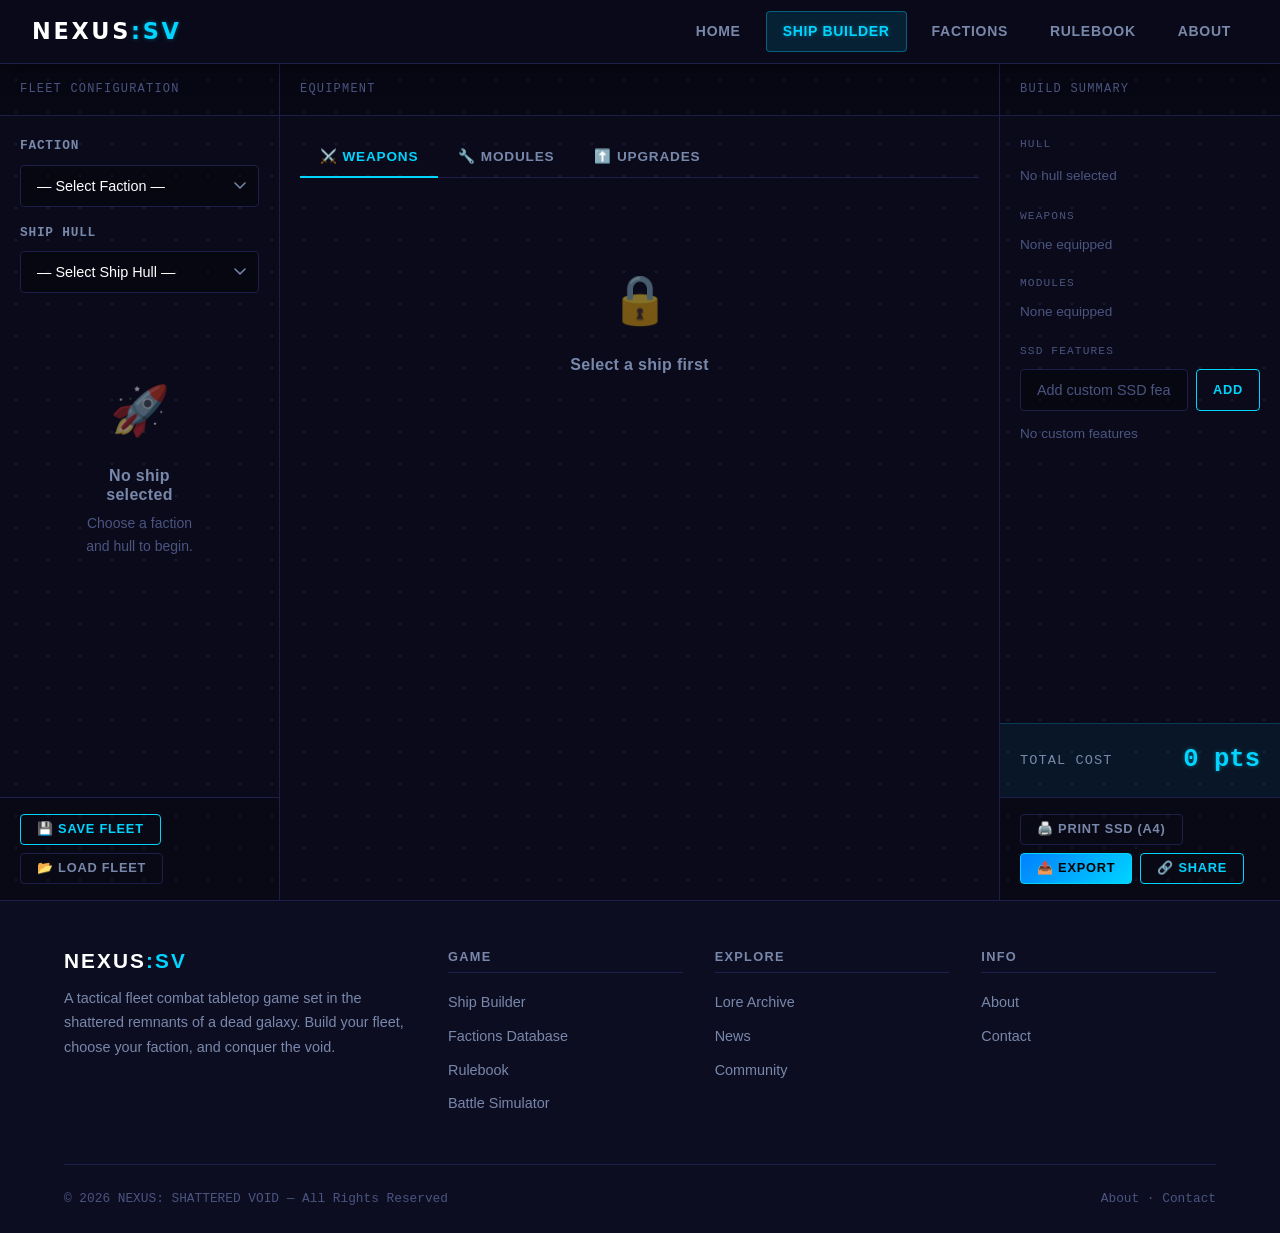
==== commit 07c32659: "Add SSD feature editing and A4 print support" ====
--- a/pages/builder.html
+++ b/pages/builder.html
@@ -46,6 +46,76 @@
       flex-wrap: wrap;
       background: rgba(0,0,0,0.15);
     }
+    .feature-input-row {
+      display: flex;
+      gap: var(--sp-2);
+      margin-bottom: var(--sp-3);
+    }
+    .feature-input-row .form-input {
+      flex: 1;
+    }
+    .feature-list {
+      display: flex;
+      flex-direction: column;
+      gap: var(--sp-2);
+    }
+    .feature-item {
+      display: flex;
+      align-items: center;
+      justify-content: space-between;
+      gap: var(--sp-2);
+      border: 1px solid var(--color-border);
+      border-radius: 4px;
+      background: rgba(0, 0, 0, 0.15);
+      padding: 0.45rem 0.55rem;
+      font-size: 0.82rem;
+    }
+    .feature-item button {
+      flex-shrink: 0;
+    }
+
+    @page {
+      size: A4 portrait;
+      margin: 10mm;
+    }
+    @media print {
+      body, .page-wrapper, .page-content {
+        background: #fff !important;
+      }
+      .builder-layout {
+        display: block;
+        min-height: auto;
+      }
+      .builder-col {
+        border: 1px solid #111;
+        margin-bottom: 8mm;
+        break-inside: avoid;
+      }
+      .builder-actions,
+      #save-fleet-btn,
+      #load-fleet-btn,
+      #export-btn,
+      #share-btn,
+      #print-ssd-btn,
+      #add-feature-btn,
+      .feature-item button,
+      .tab-btn {
+        display: none !important;
+      }
+      .tab-panel {
+        display: block !important;
+      }
+      .tab-panel:not(.active) {
+        display: none !important;
+      }
+      .builder-col-body {
+        overflow: visible;
+      }
+      .total-cost-display {
+        border-top: 1px solid #111;
+      }
+    }
+
     @media (max-width: 1100px) {
       .builder-layout {
         grid-template-columns: 260px 1fr;
@@ -154,12 +224,23 @@
               <span style="color:var(--color-text-muted);font-size:0.85rem">None equipped</span>
             </div>
           </div>
+          <div class="build-summary-section" style="margin-top:var(--sp-5)">
+            <div class="build-summary-label">SSD Features</div>
+            <div class="feature-input-row">
+              <input id="feature-input" class="form-input" type="text" maxlength="80" placeholder="Add custom SSD feature">
+              <button class="btn btn-secondary btn-sm" id="add-feature-btn">Add</button>
+            </div>
+            <div id="summary-features" class="feature-list">
+              <span style="color:var(--color-text-muted);font-size:0.85rem">No custom features</span>
+            </div>
+          </div>
         </div>
         <div class="total-cost-display">
           <span class="total-cost-label">Total Cost</span>
           <span class="total-cost-value"><span id="total-cost">0</span> pts</span>
         </div>
         <div class="builder-actions">
+          <button class="btn btn-ghost btn-sm" id="print-ssd-btn">🖨️ Print SSD (A4)</button>
           <button class="btn btn-primary btn-sm" id="export-btn">📤 Export</button>
           <button class="btn btn-secondary btn-sm" id="share-btn">🔗 Share</button>
         </div>
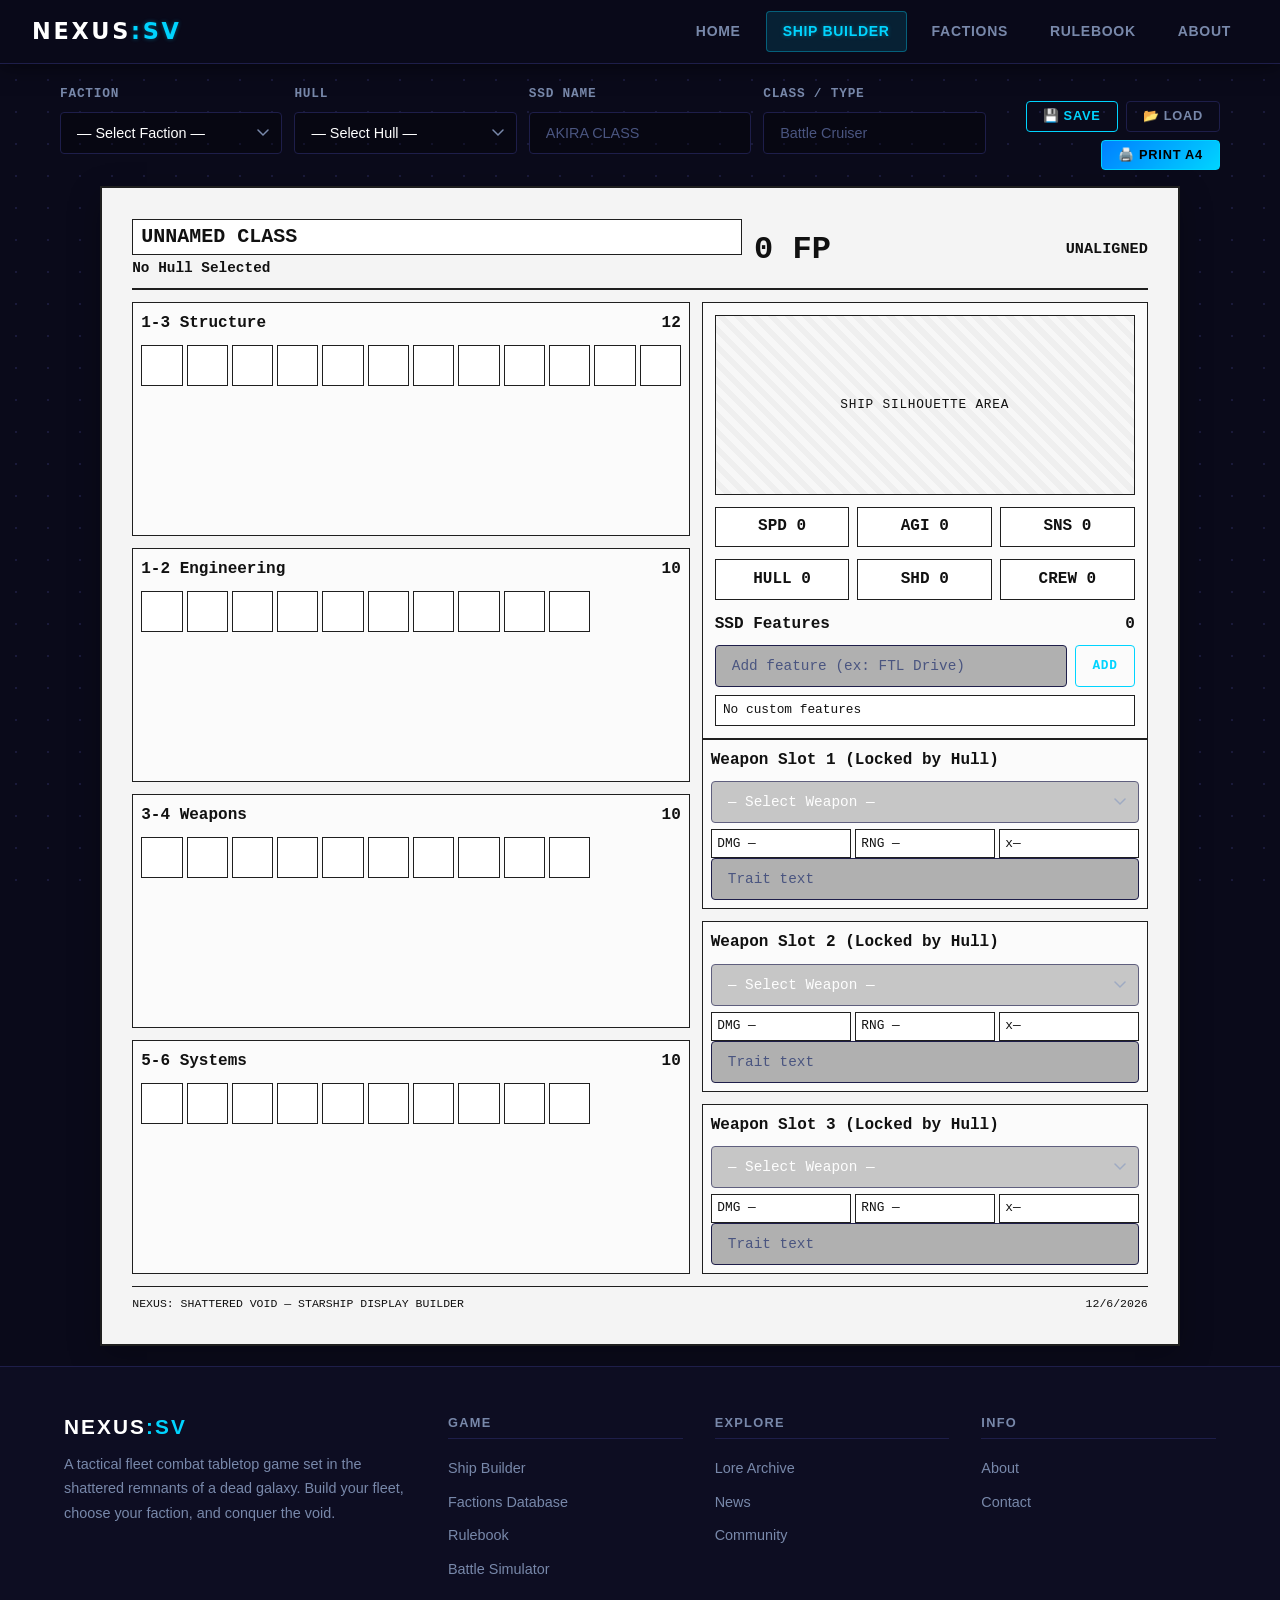
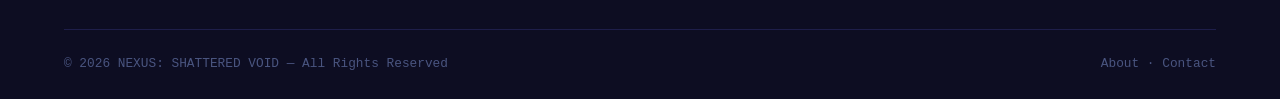
==== commit 91409858: "Rebuild builder into printable SSD sheet designer" ====
--- a/pages/builder.html
+++ b/pages/builder.html
@@ -3,250 +3,231 @@
 <head>
   <meta charset="UTF-8">
   <meta name="viewport" content="width=device-width, initial-scale=1.0">
-  <title>Ship Builder — NEXUS: Shattered Void</title>
-  <meta name="description" content="Build custom fleet lists for Nexus: Shattered Void. Select hulls, equip weapons and modules, calculate point costs.">
+  <title>SSD Builder — NEXUS: Shattered Void</title>
+  <meta name="description" content="Build and print Star Ship Displays (SSD) for Nexus: Shattered Void.">
   <link rel="icon" type="image/svg+xml" href="../assets/favicon.svg">
   <link rel="stylesheet" href="../css/global.css">
   <link rel="stylesheet" href="../css/components.css">
   <style>
-    .builder-layout {
+    :root { --sheet-line: #1f1f1f; --sheet-bg: #f4f4f4; }
+    .ssd-page { padding: var(--sp-5); max-width: 1200px; margin: 0 auto; }
+    .builder-toolbar {
       display: grid;
-      grid-template-columns: 280px 1fr 280px;
-      min-height: calc(100vh - var(--nav-height));
-    }
-    .builder-col {
-      border-right: 1px solid var(--color-border);
-      display: flex;
-      flex-direction: column;
-    }
-    .builder-col:last-child { border-right: none; }
-    .builder-col-header {
-      padding: var(--sp-4) var(--sp-5);
-      border-bottom: 1px solid var(--color-border);
-      background: rgba(0,0,0,0.2);
+      grid-template-columns: repeat(5, minmax(0, 1fr));
+      gap: var(--sp-3);
+      margin-bottom: var(--sp-4);
+      align-items: end;
+    }
+    .toolbar-actions { display: flex; gap: var(--sp-2); flex-wrap: wrap; justify-content: flex-end; }
+
+    .ssd-sheet {
+      background: var(--sheet-bg);
+      border: 2px solid var(--sheet-line);
+      color: #111;
+      width: 100%;
+      max-width: 1080px;
+      margin: 0 auto;
+      padding: 8mm;
+      box-shadow: 0 10px 30px rgba(0,0,0,0.25);
       font-family: var(--font-mono);
-      font-size: 0.75rem;
+    }
+    .sheet-header {
+      display: grid;
+      grid-template-columns: 2fr auto 1fr;
+      align-items: center;
+      gap: var(--sp-3);
+      border-bottom: 2px solid var(--sheet-line);
+      padding-bottom: var(--sp-2);
+      margin-bottom: var(--sp-3);
+    }
+    .sheet-title-input {
+      width: 100%;
+      border: 1px solid var(--sheet-line);
+      background: white;
+      color: #111;
+      font-size: 1.25rem;
+      font-weight: 700;
+      padding: 0.35rem 0.5rem;
       text-transform: uppercase;
-      letter-spacing: 0.1em;
-      color: var(--color-text-muted);
-      display: flex;
-      align-items: center;
-      justify-content: space-between;
-    }
-    .builder-col-body {
-      flex: 1;
-      padding: var(--sp-5);
-      overflow-y: auto;
-    }
-    .builder-actions {
-      padding: var(--sp-4) var(--sp-5);
-      border-top: 1px solid var(--color-border);
-      display: flex;
-      gap: var(--sp-2);
-      flex-wrap: wrap;
-      background: rgba(0,0,0,0.15);
-    }
-    .feature-input-row {
-      display: flex;
-      gap: var(--sp-2);
+    }
+    .sheet-subtitle { font-size: 0.9rem; font-weight: 700; margin-top: 2px; }
+    .fp-display { font-size: 2rem; font-weight: 800; text-align: center; }
+    .faction-display { text-align: right; font-size: 0.95rem; font-weight: 700; text-transform: uppercase; }
+
+    .sheet-body { display: grid; grid-template-columns: 1.25fr 1fr; gap: var(--sp-3); }
+    .left-grid { display: grid; gap: var(--sp-3); }
+    .subsystem {
+      border: 1px solid var(--sheet-line);
+      padding: var(--sp-2);
+      background: rgba(255,255,255,0.65);
+    }
+    .subsystem-header { display: flex; justify-content: space-between; margin-bottom: var(--sp-2); font-weight: 700; }
+    .track-grid { display: grid; grid-template-columns: repeat(12, 1fr); gap: 4px; }
+    .track-box {
+      appearance: none;
+      width: 100%;
+      aspect-ratio: 1 / 1;
+      margin: 0;
+      border: 1px solid #1f1f1f;
+      background: #fff;
+      cursor: pointer;
+    }
+    .track-box:checked { background: #111; }
+
+    .center-panel {
+      border: 1px solid var(--sheet-line);
+      background: rgba(255,255,255,0.65);
+      padding: var(--sp-3);
+    }
+    .silhouette {
+      border: 1px solid var(--sheet-line);
+      height: 180px;
+      display: grid;
+      place-items: center;
       margin-bottom: var(--sp-3);
-    }
-    .feature-input-row .form-input {
-      flex: 1;
-    }
-    .feature-list {
-      display: flex;
-      flex-direction: column;
-      gap: var(--sp-2);
-    }
+      font-size: 0.8rem;
+      text-transform: uppercase;
+      letter-spacing: 0.06em;
+      background: repeating-linear-gradient(45deg, #f7f7f7, #f7f7f7 6px, #efefef 6px, #efefef 12px);
+    }
+    .stat-line { display: grid; grid-template-columns: repeat(3, 1fr); gap: var(--sp-2); margin-bottom: var(--sp-3); }
+    .stat-chip { border: 1px solid var(--sheet-line); padding: 0.4rem; text-align: center; font-weight: 700; background: #fff; }
+
+    .weapon-list { display: grid; gap: var(--sp-3); }
+    .weapon-slot {
+      border: 1px solid var(--sheet-line);
+      background: rgba(255,255,255,0.65);
+      padding: var(--sp-2);
+    }
+    .weapon-slot-header { font-weight: 700; margin-bottom: var(--sp-2); }
+    .weapon-meta { display: grid; grid-template-columns: repeat(3, 1fr); gap: 4px; margin-top: 6px; }
+    .weapon-meta div { border: 1px solid var(--sheet-line); padding: 0.2rem 0.35rem; background: #fff; font-size: 0.8rem; }
+
+    .feature-add { display: flex; gap: var(--sp-2); margin-top: var(--sp-2); }
+    .feature-list { margin-top: var(--sp-2); display: grid; gap: 4px; }
     .feature-item {
       display: flex;
+      justify-content: space-between;
       align-items: center;
+      border: 1px solid var(--sheet-line);
+      background: #fff;
+      padding: 0.25rem 0.45rem;
+      font-size: 0.8rem;
+    }
+
+    .sheet-footer {
+      margin-top: var(--sp-3);
+      border-top: 1px solid var(--sheet-line);
+      padding-top: var(--sp-2);
+      display: flex;
       justify-content: space-between;
-      gap: var(--sp-2);
-      border: 1px solid var(--color-border);
-      border-radius: 4px;
-      background: rgba(0, 0, 0, 0.15);
-      padding: 0.45rem 0.55rem;
-      font-size: 0.82rem;
-    }
-    .feature-item button {
-      flex-shrink: 0;
-    }
-
-    @page {
-      size: A4 portrait;
-      margin: 10mm;
-    }
+      font-size: 0.72rem;
+      text-transform: uppercase;
+    }
+
+    @media (max-width: 980px) {
+      .builder-toolbar { grid-template-columns: 1fr 1fr; }
+      .sheet-body { grid-template-columns: 1fr; }
+    }
+
+    @page { size: A4 portrait; margin: 8mm; }
     @media print {
-      body, .page-wrapper, .page-content {
-        background: #fff !important;
-      }
-      .builder-layout {
-        display: block;
-        min-height: auto;
-      }
-      .builder-col {
-        border: 1px solid #111;
-        margin-bottom: 8mm;
-        break-inside: avoid;
-      }
-      .builder-actions,
-      #save-fleet-btn,
-      #load-fleet-btn,
-      #export-btn,
-      #share-btn,
-      #print-ssd-btn,
-      #add-feature-btn,
-      .feature-item button,
-      .tab-btn {
-        display: none !important;
-      }
-      .tab-panel {
-        display: block !important;
-      }
-      .tab-panel:not(.active) {
-        display: none !important;
-      }
-      .builder-col-body {
-        overflow: visible;
-      }
-      .total-cost-display {
-        border-top: 1px solid #111;
-      }
-    }
-
-    @media (max-width: 1100px) {
-      .builder-layout {
-        grid-template-columns: 260px 1fr;
-      }
-      .builder-col:last-child {
-        grid-column: 1 / -1;
-        border-top: 1px solid var(--color-border);
-        border-right: none;
-      }
-    }
-    @media (max-width: 768px) {
-      .builder-layout { grid-template-columns: 1fr; }
-      .builder-col { border-right: none; border-bottom: 1px solid var(--color-border); }
+      body, .page-wrapper, .page-content { background: #fff !important; }
+      .ssd-page { padding: 0; max-width: none; }
+      .builder-toolbar, .btn-remove-feature { display: none !important; }
+      .ssd-sheet { box-shadow: none; max-width: none; width: 100%; padding: 6mm; }
     }
   </style>
 </head>
 <body class="page-wrapper">
   <div class="page-content">
-    <div class="builder-layout">
-
-      <!-- LEFT: Faction + Hull selection -->
-      <div class="builder-col">
-        <div class="builder-col-header">
-          <span>Fleet Configuration</span>
-        </div>
-        <div class="builder-col-body">
-          <div class="form-group">
-            <label class="form-label" for="faction-select">Faction</label>
-            <select class="form-select" id="faction-select">
-              <option value="">— Loading… —</option>
-            </select>
+    <main class="ssd-page">
+      <section class="builder-toolbar">
+        <div class="form-group">
+          <label class="form-label" for="faction-select">Faction</label>
+          <select id="faction-select" class="form-select"></select>
+        </div>
+        <div class="form-group">
+          <label class="form-label" for="ship-select">Hull</label>
+          <select id="ship-select" class="form-select"></select>
+        </div>
+        <div class="form-group">
+          <label class="form-label" for="ship-name-input">SSD Name</label>
+          <input id="ship-name-input" class="form-input" type="text" maxlength="40" placeholder="AKIRA CLASS">
+        </div>
+        <div class="form-group">
+          <label class="form-label" for="ship-type-input">Class / Type</label>
+          <input id="ship-type-input" class="form-input" type="text" maxlength="40" placeholder="Battle Cruiser">
+        </div>
+        <div class="toolbar-actions">
+          <button id="save-sheet-btn" class="btn btn-secondary btn-sm">💾 Save</button>
+          <button id="load-sheet-btn" class="btn btn-ghost btn-sm">📂 Load</button>
+          <button id="print-sheet-btn" class="btn btn-primary btn-sm">🖨️ Print A4</button>
+        </div>
+      </section>
+
+      <section class="ssd-sheet" id="ssd-sheet">
+        <header class="sheet-header">
+          <div>
+            <input id="sheet-title" class="sheet-title-input" type="text" value="Unnamed Class">
+            <div class="sheet-subtitle" id="sheet-subtitle">No Hull Selected</div>
           </div>
-          <div class="form-group">
-            <label class="form-label" for="ship-select">Ship Hull</label>
-            <select class="form-select" id="ship-select">
-              <option value="">— Select faction first —</option>
-            </select>
+          <div class="fp-display"><span id="sheet-fp">0</span> FP</div>
+          <div class="faction-display" id="sheet-faction">Unaligned</div>
+        </header>
+
+        <div class="sheet-body">
+          <div class="left-grid">
+            <article class="subsystem">
+              <div class="subsystem-header"><span>1-3 Structure</span><span id="structure-total">0</span></div>
+              <div id="track-structure" class="track-grid"></div>
+            </article>
+            <article class="subsystem">
+              <div class="subsystem-header"><span>1-2 Engineering</span><span id="engineering-total">0</span></div>
+              <div id="track-engineering" class="track-grid"></div>
+            </article>
+            <article class="subsystem">
+              <div class="subsystem-header"><span>3-4 Weapons</span><span id="weapons-total">0</span></div>
+              <div id="track-weapons" class="track-grid"></div>
+            </article>
+            <article class="subsystem">
+              <div class="subsystem-header"><span>5-6 Systems</span><span id="systems-total">0</span></div>
+              <div id="track-systems" class="track-grid"></div>
+            </article>
           </div>
-          <div id="ship-stats-panel">
-            <div class="empty-state">
-              <div class="empty-state-icon">🚀</div>
-              <h3>No ship selected</h3>
-              <p>Choose a faction and hull to begin building.</p>
-            </div>
+
+          <div class="right-grid">
+            <article class="center-panel">
+              <div class="silhouette">Ship Silhouette Area</div>
+              <div class="stat-line">
+                <div class="stat-chip">SPD <span id="stat-speed">0</span></div>
+                <div class="stat-chip">AGI <span id="stat-agility">0</span></div>
+                <div class="stat-chip">SNS <span id="stat-sensors">0</span></div>
+              </div>
+              <div class="stat-line">
+                <div class="stat-chip">HULL <span id="stat-hull">0</span></div>
+                <div class="stat-chip">SHD <span id="stat-shields">0</span></div>
+                <div class="stat-chip">CREW <span id="stat-crew">0</span></div>
+              </div>
+
+              <div class="subsystem-header"><span>SSD Features</span><span id="feature-count">0</span></div>
+              <div class="feature-add">
+                <input id="feature-input" class="form-input" type="text" maxlength="80" placeholder="Add feature (ex: FTL Drive)">
+                <button id="add-feature-btn" class="btn btn-secondary btn-sm">Add</button>
+              </div>
+              <div id="feature-list" class="feature-list"></div>
+            </article>
+
+            <article class="weapon-list" id="weapon-list"></article>
           </div>
         </div>
-        <div class="builder-actions">
-          <button class="btn btn-secondary btn-sm" id="save-fleet-btn">💾 Save Fleet</button>
-          <button class="btn btn-ghost btn-sm" id="load-fleet-btn">📂 Load Fleet</button>
-        </div>
-      </div>
-
-      <!-- MIDDLE: Weapons / Modules tabs -->
-      <div class="builder-col">
-        <div class="builder-col-header">
-          <span>Equipment</span>
-        </div>
-        <div class="builder-col-body">
-          <div class="tabs">
-            <button class="tab-btn active" data-tab="weapons">⚔️ Weapons</button>
-            <button class="tab-btn" data-tab="modules">🔧 Modules</button>
-            <button class="tab-btn" data-tab="upgrades">⬆️ Upgrades</button>
-          </div>
-          <div id="tab-weapons" class="tab-panel active">
-            <div class="empty-state">
-              <div class="empty-state-icon">🔒</div>
-              <h3>Select a ship first</h3>
-            </div>
-          </div>
-          <div id="tab-modules" class="tab-panel">
-            <div class="empty-state">
-              <div class="empty-state-icon">🔒</div>
-              <h3>Select a ship first</h3>
-            </div>
-          </div>
-          <div id="tab-upgrades" class="tab-panel">
-            <div class="empty-state">
-              <div class="empty-state-icon">⚙️</div>
-              <h3>Upgrades Coming Soon</h3>
-            </div>
-          </div>
-        </div>
-      </div>
-
-      <!-- RIGHT: Build Summary -->
-      <div class="builder-col">
-        <div class="builder-col-header">
-          <span>Build Summary</span>
-        </div>
-        <div class="builder-col-body">
-          <div class="build-summary-section" style="margin-bottom:var(--sp-5)">
-            <div class="build-summary-label">Hull</div>
-            <div id="summary-ship">
-              <span style="color:var(--color-text-muted);font-size:0.85rem">No hull selected</span>
-            </div>
-          </div>
-          <div class="build-summary-section" style="margin-bottom:var(--sp-5)">
-            <div class="build-summary-label">Weapons</div>
-            <div id="summary-weapons" class="equipped-list">
-              <span style="color:var(--color-text-muted);font-size:0.85rem">None equipped</span>
-            </div>
-          </div>
-          <div class="build-summary-section">
-            <div class="build-summary-label">Modules</div>
-            <div id="summary-modules" class="equipped-list">
-              <span style="color:var(--color-text-muted);font-size:0.85rem">None equipped</span>
-            </div>
-          </div>
-          <div class="build-summary-section" style="margin-top:var(--sp-5)">
-            <div class="build-summary-label">SSD Features</div>
-            <div class="feature-input-row">
-              <input id="feature-input" class="form-input" type="text" maxlength="80" placeholder="Add custom SSD feature">
-              <button class="btn btn-secondary btn-sm" id="add-feature-btn">Add</button>
-            </div>
-            <div id="summary-features" class="feature-list">
-              <span style="color:var(--color-text-muted);font-size:0.85rem">No custom features</span>
-            </div>
-          </div>
-        </div>
-        <div class="total-cost-display">
-          <span class="total-cost-label">Total Cost</span>
-          <span class="total-cost-value"><span id="total-cost">0</span> pts</span>
-        </div>
-        <div class="builder-actions">
-          <button class="btn btn-ghost btn-sm" id="print-ssd-btn">🖨️ Print SSD (A4)</button>
-          <button class="btn btn-primary btn-sm" id="export-btn">📤 Export</button>
-          <button class="btn btn-secondary btn-sm" id="share-btn">🔗 Share</button>
-        </div>
-      </div>
-
-    </div>
+
+        <footer class="sheet-footer">
+          <span>Nexus: Shattered Void — Starship Display Builder</span>
+          <span id="print-date"></span>
+        </footer>
+      </section>
+    </main>
   </div>
 
   <script type="module" src="../js/builder.js"></script>
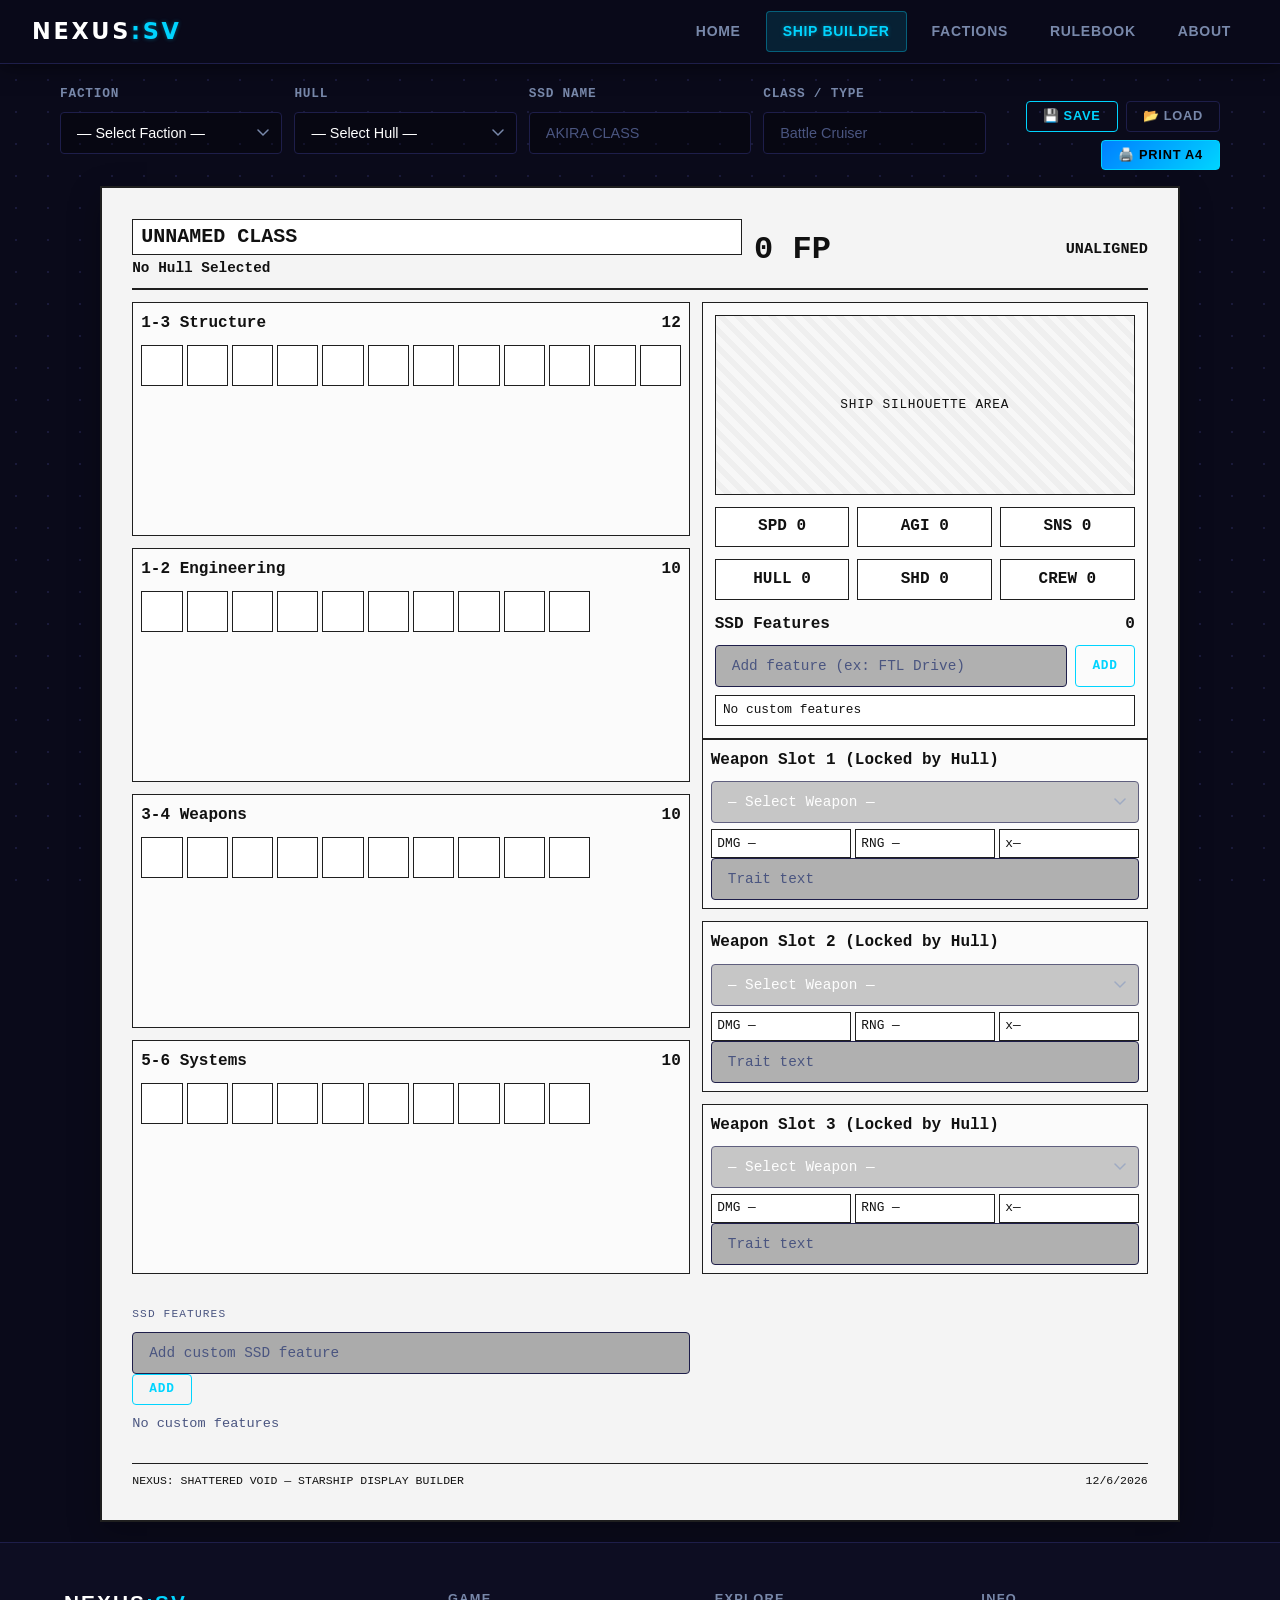
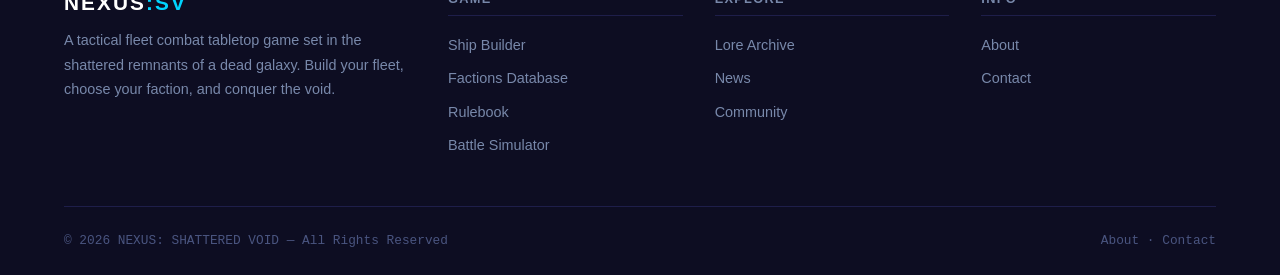
==== commit 20424542: "Merge branch 'main' into codex/add-and-remove-features-for-ssd-gqgtl7" ====
--- a/pages/builder.html
+++ b/pages/builder.html
@@ -220,6 +220,16 @@
 
             <article class="weapon-list" id="weapon-list"></article>
           </div>
+          <div class="build-summary-section" style="margin-top:var(--sp-5)">
+            <div class="build-summary-label">SSD Features</div>
+            <div class="feature-input-row">
+              <input id="feature-input" class="form-input" type="text" maxlength="80" placeholder="Add custom SSD feature">
+              <button class="btn btn-secondary btn-sm" id="add-feature-btn">Add</button>
+            </div>
+            <div id="summary-features" class="feature-list">
+              <span style="color:var(--color-text-muted);font-size:0.85rem">No custom features</span>
+            </div>
+          </div>
         </div>
 
         <footer class="sheet-footer">
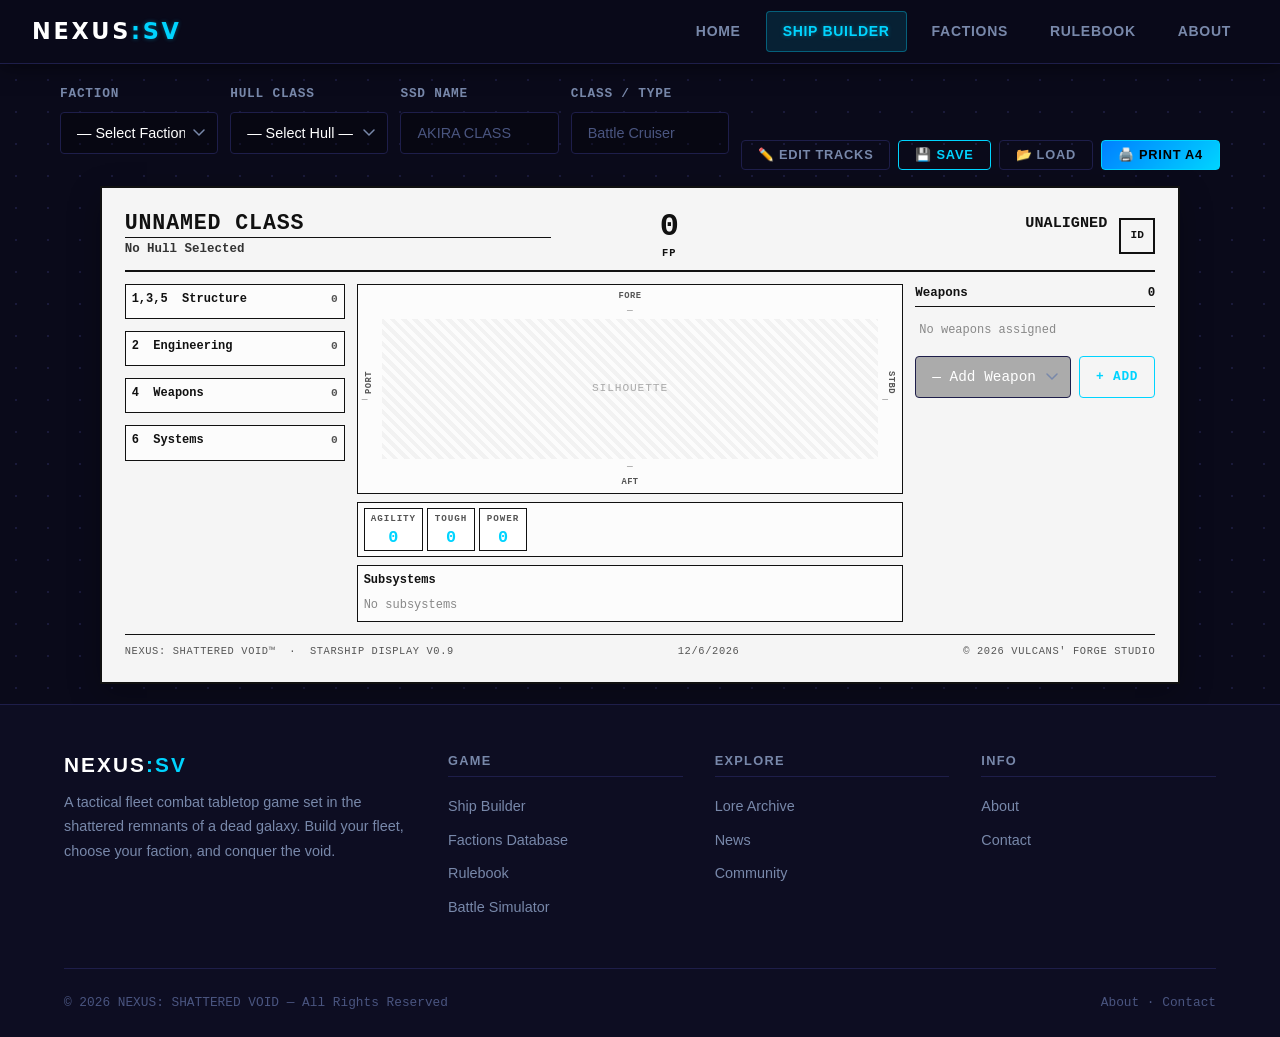
==== commit a22c03ca: "Implement data-driven SSD Builder with new ship schema, 3-column layout, and track threshold editor " ====
--- a/pages/builder.html
+++ b/pages/builder.html
@@ -4,151 +4,416 @@
   <meta charset="UTF-8">
   <meta name="viewport" content="width=device-width, initial-scale=1.0">
   <title>SSD Builder — NEXUS: Shattered Void</title>
-  <meta name="description" content="Build and print Star Ship Displays (SSD) for Nexus: Shattered Void.">
+  <meta name="description" content="Build and print Ship System Displays (SSD) for Nexus: Shattered Void.">
   <link rel="icon" type="image/svg+xml" href="../assets/favicon.svg">
   <link rel="stylesheet" href="../css/global.css">
   <link rel="stylesheet" href="../css/components.css">
   <style>
-    :root { --sheet-line: #1f1f1f; --sheet-bg: #f4f4f4; }
+    /* ── SSD page wrapper ─────────────────────────────── */
+    :root { --sl: #111; --sbg: #f5f5f5; --box: 20px; }
     .ssd-page { padding: var(--sp-5); max-width: 1200px; margin: 0 auto; }
+
+    /* ── Builder toolbar ──────────────────────────────── */
     .builder-toolbar {
       display: grid;
-      grid-template-columns: repeat(5, minmax(0, 1fr));
+      grid-template-columns: 1fr 1fr 1fr 1fr auto;
       gap: var(--sp-3);
       margin-bottom: var(--sp-4);
       align-items: end;
     }
     .toolbar-actions { display: flex; gap: var(--sp-2); flex-wrap: wrap; justify-content: flex-end; }
-
+    .active-edit { background: var(--color-cyan) !important; color: #000 !important; }
+
+    /* ── SSD Sheet ────────────────────────────────────── */
     .ssd-sheet {
-      background: var(--sheet-bg);
-      border: 2px solid var(--sheet-line);
+      background: var(--sbg);
+      border: 2px solid var(--sl);
       color: #111;
       width: 100%;
       max-width: 1080px;
       margin: 0 auto;
-      padding: 8mm;
+      padding: 6mm;
       box-shadow: 0 10px 30px rgba(0,0,0,0.25);
       font-family: var(--font-mono);
-    }
+      font-size: 0.82rem;
+    }
+
+    /* ── Sheet Header ─────────────────────────────────── */
     .sheet-header {
       display: grid;
-      grid-template-columns: 2fr auto 1fr;
-      align-items: center;
+      grid-template-columns: 2fr 1fr 1.5fr auto;
+      align-items: start;
       gap: var(--sp-3);
-      border-bottom: 2px solid var(--sheet-line);
+      border-bottom: 2px solid var(--sl);
       padding-bottom: var(--sp-2);
       margin-bottom: var(--sp-3);
     }
     .sheet-title-input {
+      display: block;
       width: 100%;
-      border: 1px solid var(--sheet-line);
-      background: white;
+      border: none;
+      border-bottom: 1px solid var(--sl);
+      background: transparent;
       color: #111;
-      font-size: 1.25rem;
-      font-weight: 700;
-      padding: 0.35rem 0.5rem;
+      font-size: 1.35rem;
+      font-weight: 800;
+      font-family: var(--font-mono);
+      padding: 0 0 2px 0;
       text-transform: uppercase;
-    }
-    .sheet-subtitle { font-size: 0.9rem; font-weight: 700; margin-top: 2px; }
-    .fp-display { font-size: 2rem; font-weight: 800; text-align: center; }
-    .faction-display { text-align: right; font-size: 0.95rem; font-weight: 700; text-transform: uppercase; }
-
-    .sheet-body { display: grid; grid-template-columns: 1.25fr 1fr; gap: var(--sp-3); }
-    .left-grid { display: grid; gap: var(--sp-3); }
-    .subsystem {
-      border: 1px solid var(--sheet-line);
-      padding: var(--sp-2);
-      background: rgba(255,255,255,0.65);
-    }
-    .subsystem-header { display: flex; justify-content: space-between; margin-bottom: var(--sp-2); font-weight: 700; }
-    .track-grid { display: grid; grid-template-columns: repeat(12, 1fr); gap: 4px; }
+      letter-spacing: 0.04em;
+    }
+    .sheet-subtitle { font-size: 0.78rem; font-weight: 700; margin-top: 2px; color: #333; }
+    .fp-display {
+      text-align: center;
+      display: flex;
+      flex-direction: column;
+      align-items: center;
+      gap: 2px;
+    }
+    .fp-number { font-size: 2rem; font-weight: 800; line-height: 1; }
+    .fp-label  { font-size: 0.65rem; font-weight: 700; letter-spacing: 0.1em; }
+    .faction-display { font-size: 0.95rem; font-weight: 800; text-transform: uppercase; text-align: right; }
+    .sheet-id-box { border: 2px solid var(--sl); width: 36px; height: 36px; display: grid; place-items: center; font-weight: 800; font-size: 0.7rem; align-self: center; }
+
+    /* ── Sheet Body: 3 columns ────────────────────────── */
+    .sheet-body {
+      display: grid;
+      grid-template-columns: 220px 1fr 240px;
+      gap: var(--sp-3);
+      align-items: start;
+    }
+
+    /* ── Left Column: Tracks ──────────────────────────── */
+    .tracks-column { display: grid; gap: var(--sp-3); }
+    .track-section {
+      border: 1px solid var(--sl);
+      background: rgba(255,255,255,0.7);
+      padding: 5px 6px;
+    }
+    .track-header {
+      display: flex;
+      justify-content: space-between;
+      align-items: baseline;
+      margin-bottom: 4px;
+      font-weight: 700;
+      font-size: 0.78rem;
+    }
+    .track-label { font-size: 0.75rem; }
+    .track-total { font-size: 0.7rem; color: #555; }
+    .track-grid {
+      display: grid;
+      gap: 2px;
+    }
+    /* Individual track box */
     .track-box {
       appearance: none;
-      width: 100%;
-      aspect-ratio: 1 / 1;
-      margin: 0;
-      border: 1px solid #1f1f1f;
+      width: var(--box);
+      height: var(--box);
+      border: 1.5px solid var(--sl);
       background: #fff;
       cursor: pointer;
-    }
-    .track-box:checked { background: #111; }
-
-    .center-panel {
-      border: 1px solid var(--sheet-line);
-      background: rgba(255,255,255,0.65);
-      padding: var(--sp-3);
-    }
-    .silhouette {
-      border: 1px solid var(--sheet-line);
-      height: 180px;
+      display: block;
+    }
+    .track-box:checked { background: var(--sl); }
+    /* Threshold marker — X crosshatch pattern */
+    .track-threshold {
+      width: var(--box);
+      height: var(--box);
+      border: 1.5px solid var(--sl);
+      background:
+        linear-gradient(to top right,
+          transparent calc(50% - 0.8px), var(--sl) calc(50% - 0.8px),
+          var(--sl) calc(50% + 0.8px), transparent calc(50% + 0.8px)),
+        linear-gradient(to top left,
+          transparent calc(50% - 0.8px), var(--sl) calc(50% - 0.8px),
+          var(--sl) calc(50% + 0.8px), transparent calc(50% + 0.8px)),
+        white;
+      display: block;
+    }
+    /* Edit-mode toggle buttons */
+    .track-toggle {
+      width: var(--box);
+      height: var(--box);
+      border: 1.5px dashed #888;
+      background: rgba(255,255,255,0.5);
+      cursor: pointer;
+      padding: 0;
+      display: block;
+    }
+    .track-toggle.is-threshold {
+      background:
+        linear-gradient(to top right,
+          transparent calc(50% - 0.8px), var(--sl) calc(50% - 0.8px),
+          var(--sl) calc(50% + 0.8px), transparent calc(50% + 0.8px)),
+        linear-gradient(to top left,
+          transparent calc(50% - 0.8px), var(--sl) calc(50% - 0.8px),
+          var(--sl) calc(50% + 0.8px), transparent calc(50% + 0.8px)),
+        white;
+      border: 1.5px solid var(--sl);
+    }
+
+    /* ── Power level column ───────────────────────────── */
+    .track-with-levels {
+      display: grid;
+      grid-template-columns: 1fr auto;
+      gap: 4px;
+      align-items: start;
+    }
+    #power-levels { display: flex; flex-direction: column; gap: 2px; justify-content: center; }
+    .power-level-badge {
+      border: 1px solid var(--sl);
+      background: #fff;
+      font-size: 0.6rem;
+      font-weight: 700;
+      padding: 1px 3px;
+      text-align: center;
+      white-space: nowrap;
+    }
+
+    /* ── Center Column ────────────────────────────────── */
+    .center-column { display: grid; gap: var(--sp-2); }
+
+    /* Silhouette + shields layout */
+    .silhouette-area {
+      border: 1px solid var(--sl);
+      background: rgba(255,255,255,0.7);
+      padding: 4px;
+      position: relative;
+    }
+    .shield-row {
+      display: flex;
+      justify-content: center;
+      gap: 2px;
+      margin: 2px 0;
+    }
+    .shield-sides {
+      display: flex;
+      justify-content: space-between;
+      align-items: center;
+      gap: 4px;
+    }
+    .shield-col {
+      display: flex;
+      flex-direction: column;
+      gap: 2px;
+      flex-shrink: 0;
+    }
+    .shield-box {
+      appearance: none;
+      width: 12px;
+      height: 12px;
+      border: 1px solid var(--sl);
+      background: #fff;
+      cursor: pointer;
+      display: block;
+    }
+    .shield-box:checked { background: var(--sl); }
+    .shield-zero { font-size: 0.6rem; color: #888; line-height: 12px; }
+    .shield-label {
+      font-size: 0.55rem;
+      font-weight: 700;
+      text-align: center;
+      color: #555;
+      text-transform: uppercase;
+      letter-spacing: 0.05em;
+    }
+    .silhouette-img {
+      min-height: 140px;
+      flex: 1;
       display: grid;
       place-items: center;
-      margin-bottom: var(--sp-3);
-      font-size: 0.8rem;
+      background: repeating-linear-gradient(
+        45deg, rgba(0,0,0,0.04) 0px, rgba(0,0,0,0.04) 4px,
+        transparent 4px, transparent 8px
+      );
+      font-size: 0.7rem;
+      color: #aaa;
+      text-transform: uppercase;
+      letter-spacing: 0.08em;
+    }
+
+    /* Stats row */
+    .stats-section {
+      border: 1px solid var(--sl);
+      background: rgba(255,255,255,0.7);
+      padding: 5px 6px;
+    }
+    .stats-grid {
+      display: flex;
+      gap: 4px;
+      flex-wrap: wrap;
+    }
+    .stat-chip {
+      border: 1px solid var(--sl);
+      background: #fff;
+      padding: 3px 6px;
+      font-weight: 700;
+      font-size: 0.75rem;
+      text-align: center;
+      display: flex;
+      flex-direction: column;
+      align-items: center;
+      min-width: 48px;
+    }
+    .stat-label { font-size: 0.58rem; color: #555; font-weight: 600; text-transform: uppercase; }
+    .stat-value { font-size: 1.05rem; font-weight: 800; line-height: 1.1; }
+
+    /* Subsystems */
+    .subsystems-section {
+      border: 1px solid var(--sl);
+      background: rgba(255,255,255,0.7);
+      padding: 5px 6px;
+    }
+    .subsystems-label { font-weight: 700; font-size: 0.75rem; margin-bottom: 4px; }
+    .subsystem-card {
+      display: flex;
+      align-items: flex-start;
+      gap: 5px;
+      margin-bottom: 4px;
+      font-size: 0.72rem;
+    }
+    .subsystem-check {
+      appearance: none;
+      width: 13px;
+      height: 13px;
+      border: 1.5px solid var(--sl);
+      background: #fff;
+      cursor: pointer;
+      flex-shrink: 0;
+      margin-top: 1px;
+    }
+    .subsystem-check:checked { background: var(--sl); }
+    .subsystem-info { display: flex; flex-direction: column; gap: 1px; }
+    .subsystem-name { font-weight: 700; }
+    .subsystem-hp { color: #555; font-size: 0.65rem; }
+    .subsystem-effect { color: #333; font-size: 0.67rem; line-height: 1.3; }
+    .no-subsystems { color: #888; font-size: 0.75rem; }
+
+    /* ── Right Column: Weapons ────────────────────────── */
+    .weapons-column { display: grid; gap: var(--sp-2); align-content: start; }
+    .weapons-header {
+      display: flex;
+      justify-content: space-between;
+      align-items: baseline;
+      font-weight: 700;
+      font-size: 0.78rem;
+      padding-bottom: 2px;
+      border-bottom: 1px solid var(--sl);
+      margin-bottom: 2px;
+    }
+    .weapon-card {
+      border: 1px solid var(--sl);
+      background: rgba(255,255,255,0.7);
+      padding: 4px 6px;
+    }
+    .weapon-card-inner { display: flex; gap: 6px; align-items: flex-start; }
+    /* Role icon: diagonal X for primary, single diagonal for secondary */
+    .weapon-role-icon {
+      width: 32px;
+      height: 32px;
+      border: 1.5px solid var(--sl);
+      flex-shrink: 0;
+    }
+    .icon-primary {
+      background:
+        linear-gradient(to top right,
+          transparent calc(50% - 0.8px), var(--sl) calc(50% - 0.8px),
+          var(--sl) calc(50% + 0.8px), transparent calc(50% + 0.8px)),
+        linear-gradient(to top left,
+          transparent calc(50% - 0.8px), var(--sl) calc(50% - 0.8px),
+          var(--sl) calc(50% + 0.8px), transparent calc(50% + 0.8px)),
+        white;
+    }
+    .icon-secondary {
+      background:
+        linear-gradient(to top right,
+          transparent calc(50% - 0.8px), var(--sl) calc(50% - 0.8px),
+          var(--sl) calc(50% + 0.8px), transparent calc(50% + 0.8px)),
+        white;
+    }
+    .weapon-details { flex: 1; }
+    .weapon-name {
+      font-weight: 700;
+      font-size: 0.78rem;
+      margin-bottom: 3px;
+      display: flex;
+      justify-content: space-between;
+      align-items: center;
+    }
+    .weapon-stats-row { display: flex; gap: 3px; flex-wrap: wrap; }
+    .weapon-stat-tag {
+      border: 1px solid var(--sl);
+      padding: 1px 4px;
+      background: #fff;
+      font-size: 0.7rem;
+      font-weight: 700;
+    }
+    .weapon-traits { font-size: 0.65rem; color: #555; font-style: italic; margin-top: 2px; }
+    .btn-remove-weapon {
+      background: none;
+      border: none;
+      cursor: pointer;
+      font-size: 0.65rem;
+      color: #888;
+      padding: 0 2px;
+      line-height: 1;
+    }
+    .btn-remove-weapon:hover { color: #c00; }
+    .no-weapons { font-size: 0.75rem; color: #888; padding: 4px; }
+
+    /* Add weapon row */
+    .weapon-add-row {
+      display: flex;
+      gap: var(--sp-2);
+      margin-top: var(--sp-1);
+    }
+    .weapon-add-row select { flex: 1; }
+
+    /* ── Sheet Footer ─────────────────────────────────── */
+    .sheet-footer {
+      margin-top: var(--sp-3);
+      border-top: 1px solid var(--sl);
+      padding-top: var(--sp-2);
+      display: flex;
+      justify-content: space-between;
+      font-size: 0.65rem;
       text-transform: uppercase;
       letter-spacing: 0.06em;
-      background: repeating-linear-gradient(45deg, #f7f7f7, #f7f7f7 6px, #efefef 6px, #efefef 12px);
-    }
-    .stat-line { display: grid; grid-template-columns: repeat(3, 1fr); gap: var(--sp-2); margin-bottom: var(--sp-3); }
-    .stat-chip { border: 1px solid var(--sheet-line); padding: 0.4rem; text-align: center; font-weight: 700; background: #fff; }
-
-    .weapon-list { display: grid; gap: var(--sp-3); }
-    .weapon-slot {
-      border: 1px solid var(--sheet-line);
-      background: rgba(255,255,255,0.65);
-      padding: var(--sp-2);
-    }
-    .weapon-slot-header { font-weight: 700; margin-bottom: var(--sp-2); }
-    .weapon-meta { display: grid; grid-template-columns: repeat(3, 1fr); gap: 4px; margin-top: 6px; }
-    .weapon-meta div { border: 1px solid var(--sheet-line); padding: 0.2rem 0.35rem; background: #fff; font-size: 0.8rem; }
-
-    .feature-add { display: flex; gap: var(--sp-2); margin-top: var(--sp-2); }
-    .feature-list { margin-top: var(--sp-2); display: grid; gap: 4px; }
-    .feature-item {
-      display: flex;
-      justify-content: space-between;
-      align-items: center;
-      border: 1px solid var(--sheet-line);
-      background: #fff;
-      padding: 0.25rem 0.45rem;
-      font-size: 0.8rem;
-    }
-
-    .sheet-footer {
-      margin-top: var(--sp-3);
-      border-top: 1px solid var(--sheet-line);
-      padding-top: var(--sp-2);
-      display: flex;
-      justify-content: space-between;
-      font-size: 0.72rem;
-      text-transform: uppercase;
-    }
-
-    @media (max-width: 980px) {
+      color: #555;
+    }
+
+    /* ── Responsive ───────────────────────────────────── */
+    @media (max-width: 900px) {
       .builder-toolbar { grid-template-columns: 1fr 1fr; }
       .sheet-body { grid-template-columns: 1fr; }
     }
 
-    @page { size: A4 portrait; margin: 8mm; }
+    /* ── Print ────────────────────────────────────────── */
+    @page { size: A4 landscape; margin: 8mm; }
     @media print {
       body, .page-wrapper, .page-content { background: #fff !important; }
       .ssd-page { padding: 0; max-width: none; }
-      .builder-toolbar, .btn-remove-feature { display: none !important; }
-      .ssd-sheet { box-shadow: none; max-width: none; width: 100%; padding: 6mm; }
+      .builder-toolbar,
+      .btn-remove-weapon,
+      .weapon-add-row,
+      #toggle-edit-btn { display: none !important; }
+      .ssd-sheet { box-shadow: none; max-width: none; width: 100%; padding: 4mm; }
+      .track-toggle { display: none !important; }
     }
   </style>
 </head>
 <body class="page-wrapper">
   <div class="page-content">
     <main class="ssd-page">
+
+      <!-- ── Builder Toolbar ─────────────────────────── -->
       <section class="builder-toolbar">
         <div class="form-group">
           <label class="form-label" for="faction-select">Faction</label>
           <select id="faction-select" class="form-select"></select>
         </div>
         <div class="form-group">
-          <label class="form-label" for="ship-select">Hull</label>
+          <label class="form-label" for="ship-select">Hull Class</label>
           <select id="ship-select" class="form-select"></select>
         </div>
         <div class="form-group">
@@ -156,87 +421,156 @@
           <input id="ship-name-input" class="form-input" type="text" maxlength="40" placeholder="AKIRA CLASS">
         </div>
         <div class="form-group">
-          <label class="form-label" for="ship-type-input">Class / Type</label>
-          <input id="ship-type-input" class="form-input" type="text" maxlength="40" placeholder="Battle Cruiser">
+          <label class="form-label" for="ship-class-input">Class / Type</label>
+          <input id="ship-class-input" class="form-input" type="text" maxlength="40" placeholder="Battle Cruiser">
         </div>
         <div class="toolbar-actions">
+          <button id="toggle-edit-btn" class="btn btn-ghost btn-sm" title="Toggle track threshold editor">✏️ Edit Tracks</button>
           <button id="save-sheet-btn" class="btn btn-secondary btn-sm">💾 Save</button>
           <button id="load-sheet-btn" class="btn btn-ghost btn-sm">📂 Load</button>
           <button id="print-sheet-btn" class="btn btn-primary btn-sm">🖨️ Print A4</button>
         </div>
       </section>
 
+      <!-- ── SSD Sheet ───────────────────────────────── -->
       <section class="ssd-sheet" id="ssd-sheet">
+
+        <!-- Header -->
         <header class="sheet-header">
           <div>
-            <input id="sheet-title" class="sheet-title-input" type="text" value="Unnamed Class">
+            <input id="sheet-title" class="sheet-title-input" type="text" value="Unnamed Class" aria-label="Ship name">
             <div class="sheet-subtitle" id="sheet-subtitle">No Hull Selected</div>
           </div>
-          <div class="fp-display"><span id="sheet-fp">0</span> FP</div>
+          <div class="fp-display">
+            <span class="fp-number" id="sheet-fp">0</span>
+            <span class="fp-label">FP</span>
+          </div>
           <div class="faction-display" id="sheet-faction">Unaligned</div>
+          <div class="sheet-id-box" title="Fleet ID">ID</div>
         </header>
 
+        <!-- Body: 3 columns -->
         <div class="sheet-body">
-          <div class="left-grid">
-            <article class="subsystem">
-              <div class="subsystem-header"><span>1-3 Structure</span><span id="structure-total">0</span></div>
+
+          <!-- ── LEFT: Damage Tracks ──────────────────── -->
+          <div class="tracks-column">
+
+            <!-- Structure (1,3,5) -->
+            <div class="track-section">
+              <div class="track-header">
+                <span class="track-label">1,3,5 &nbsp;Structure</span>
+                <span class="track-total" id="structure-total">0</span>
+              </div>
               <div id="track-structure" class="track-grid"></div>
-            </article>
-            <article class="subsystem">
-              <div class="subsystem-header"><span>1-2 Engineering</span><span id="engineering-total">0</span></div>
-              <div id="track-engineering" class="track-grid"></div>
-            </article>
-            <article class="subsystem">
-              <div class="subsystem-header"><span>3-4 Weapons</span><span id="weapons-total">0</span></div>
+            </div>
+
+            <!-- Engineering (2) -->
+            <div class="track-section">
+              <div class="track-header">
+                <span class="track-label">2 &nbsp;Engineering</span>
+                <span class="track-total" id="engineering-total">0</span>
+              </div>
+              <div class="track-with-levels">
+                <div id="track-engineering" class="track-grid"></div>
+                <div id="power-levels"></div>
+              </div>
+            </div>
+
+            <!-- Weapons (4) -->
+            <div class="track-section">
+              <div class="track-header">
+                <span class="track-label">4 &nbsp;Weapons</span>
+                <span class="track-total" id="weapons-total">0</span>
+              </div>
               <div id="track-weapons" class="track-grid"></div>
-            </article>
-            <article class="subsystem">
-              <div class="subsystem-header"><span>5-6 Systems</span><span id="systems-total">0</span></div>
+            </div>
+
+            <!-- Systems (6) -->
+            <div class="track-section">
+              <div class="track-header">
+                <span class="track-label">6 &nbsp;Systems</span>
+                <span class="track-total" id="systems-total">0</span>
+              </div>
               <div id="track-systems" class="track-grid"></div>
-            </article>
+            </div>
+
+          </div><!-- /tracks-column -->
+
+          <!-- ── CENTER: Silhouette + Shields + Stats ── -->
+          <div class="center-column">
+
+            <!-- Silhouette with surrounding shield boxes -->
+            <div class="silhouette-area">
+              <div class="shield-label" style="text-align:center;margin-bottom:2px">FORE</div>
+              <div class="shield-row" id="shields-fore"></div>
+
+              <div class="shield-sides">
+                <div>
+                  <div class="shield-label" style="writing-mode:vertical-lr;transform:rotate(180deg);margin-right:2px">PORT</div>
+                  <div class="shield-col" id="shields-port"></div>
+                </div>
+
+                <div class="silhouette-img">Silhouette</div>
+
+                <div>
+                  <div class="shield-label" style="writing-mode:vertical-lr;margin-left:2px">STBD</div>
+                  <div class="shield-col" id="shields-starboard"></div>
+                </div>
+              </div>
+
+              <div class="shield-row" id="shields-aft"></div>
+              <div class="shield-label" style="text-align:center;margin-top:2px">AFT</div>
+            </div>
+
+            <!-- Stats -->
+            <div class="stats-section">
+              <div class="stats-grid">
+                <div class="stat-chip">
+                  <span class="stat-label">Agility</span>
+                  <span class="stat-value" id="stat-agility">0</span>
+                </div>
+                <div class="stat-chip">
+                  <span class="stat-label">Tough</span>
+                  <span class="stat-value" id="stat-toughness">0</span>
+                </div>
+                <div class="stat-chip">
+                  <span class="stat-label">Power</span>
+                  <span class="stat-value" id="stat-power">0</span>
+                </div>
+              </div>
+            </div>
+
+            <!-- Subsystems -->
+            <div class="subsystems-section">
+              <div class="subsystems-label">Subsystems</div>
+              <div id="subsystem-list"></div>
+            </div>
+
+          </div><!-- /center-column -->
+
+          <!-- ── RIGHT: Weapons ───────────────────────── -->
+          <div class="weapons-column">
+            <div class="weapons-header">
+              <span>Weapons</span>
+              <span id="weapon-count">0</span>
+            </div>
+            <div id="weapon-list"></div>
+            <div class="weapon-add-row" id="weapon-add-row">
+              <select id="weapon-add-select" class="form-select"></select>
+              <button id="weapon-add-btn" class="btn btn-secondary btn-sm">+ Add</button>
+            </div>
           </div>
 
-          <div class="right-grid">
-            <article class="center-panel">
-              <div class="silhouette">Ship Silhouette Area</div>
-              <div class="stat-line">
-                <div class="stat-chip">SPD <span id="stat-speed">0</span></div>
-                <div class="stat-chip">AGI <span id="stat-agility">0</span></div>
-                <div class="stat-chip">SNS <span id="stat-sensors">0</span></div>
-              </div>
-              <div class="stat-line">
-                <div class="stat-chip">HULL <span id="stat-hull">0</span></div>
-                <div class="stat-chip">SHD <span id="stat-shields">0</span></div>
-                <div class="stat-chip">CREW <span id="stat-crew">0</span></div>
-              </div>
-
-              <div class="subsystem-header"><span>SSD Features</span><span id="feature-count">0</span></div>
-              <div class="feature-add">
-                <input id="feature-input" class="form-input" type="text" maxlength="80" placeholder="Add feature (ex: FTL Drive)">
-                <button id="add-feature-btn" class="btn btn-secondary btn-sm">Add</button>
-              </div>
-              <div id="feature-list" class="feature-list"></div>
-            </article>
-
-            <article class="weapon-list" id="weapon-list"></article>
-          </div>
-          <div class="build-summary-section" style="margin-top:var(--sp-5)">
-            <div class="build-summary-label">SSD Features</div>
-            <div class="feature-input-row">
-              <input id="feature-input" class="form-input" type="text" maxlength="80" placeholder="Add custom SSD feature">
-              <button class="btn btn-secondary btn-sm" id="add-feature-btn">Add</button>
-            </div>
-            <div id="summary-features" class="feature-list">
-              <span style="color:var(--color-text-muted);font-size:0.85rem">No custom features</span>
-            </div>
-          </div>
-        </div>
-
+        </div><!-- /sheet-body -->
+
+        <!-- Footer -->
         <footer class="sheet-footer">
-          <span>Nexus: Shattered Void — Starship Display Builder</span>
+          <span>Nexus: Shattered Void™ &nbsp;·&nbsp; Starship Display v0.9</span>
           <span id="print-date"></span>
+          <span>© 2026 Vulcans' Forge Studio</span>
         </footer>
-      </section>
+
+      </section><!-- /ssd-sheet -->
     </main>
   </div>
 
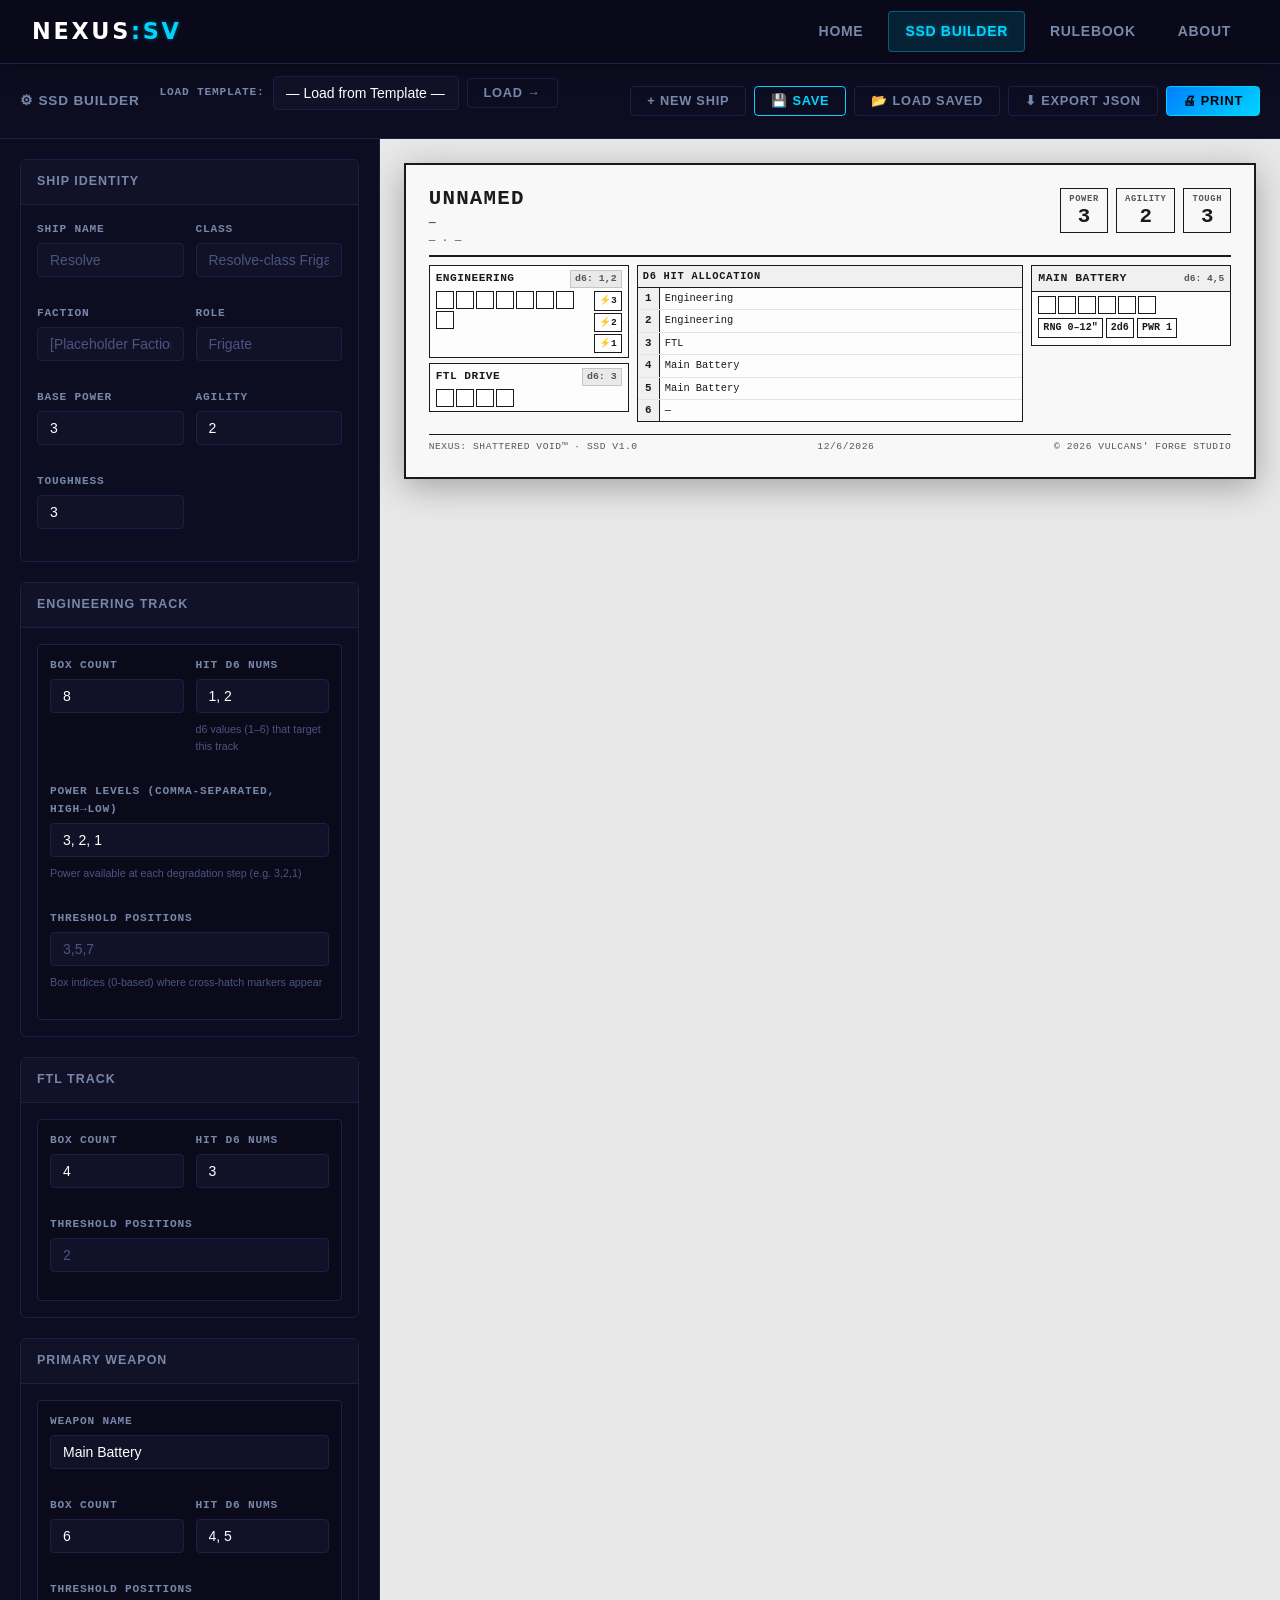
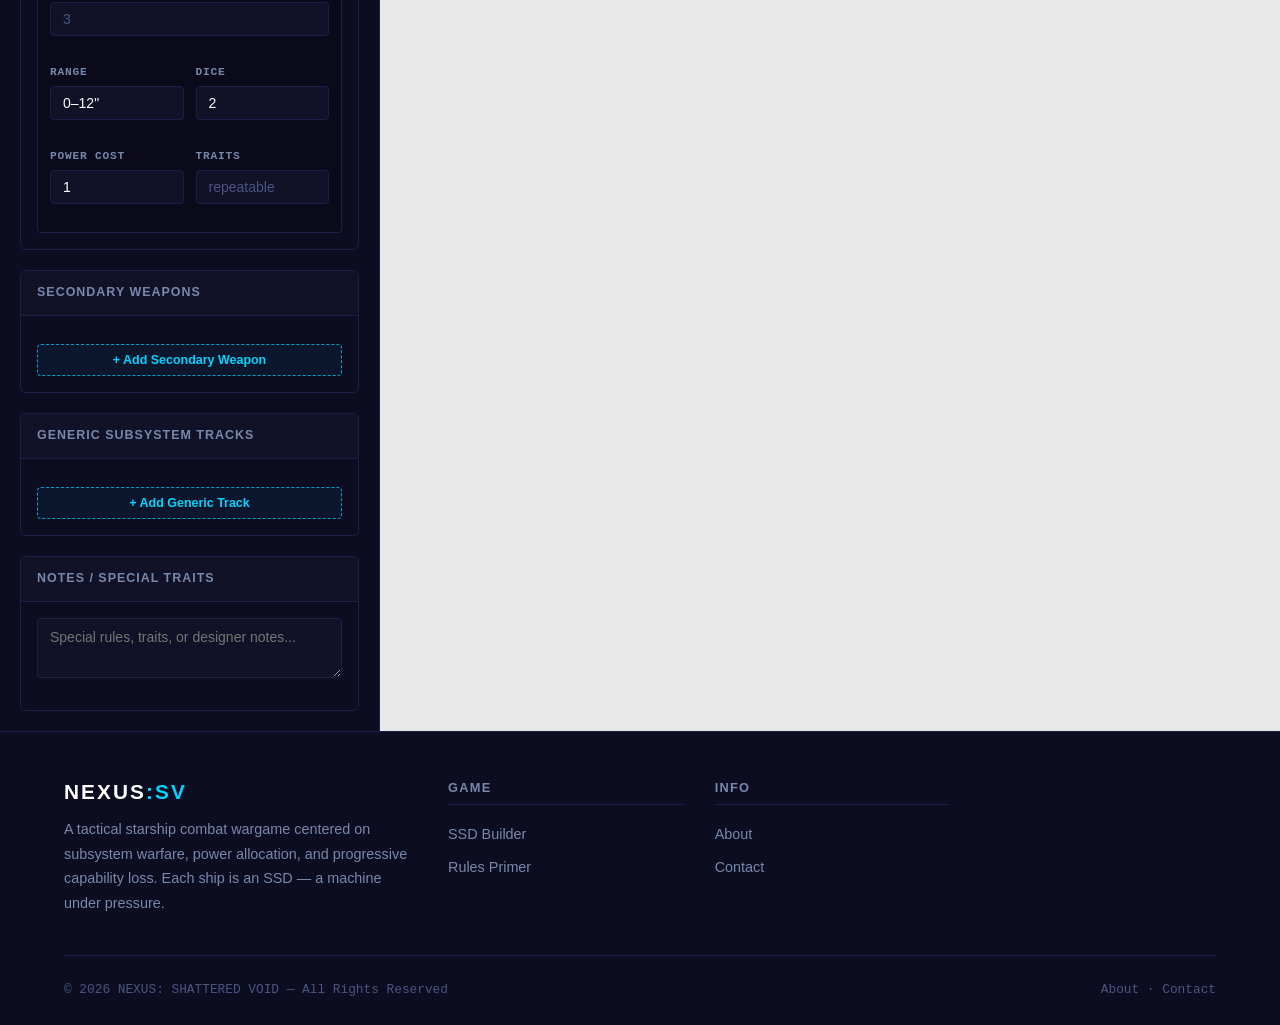
==== commit 16cbe8f4: "Implement SSD-centered ship builder, new schema, updated home page and rulebook Co-authored-by: Craz" ====
--- a/pages/builder.html
+++ b/pages/builder.html
@@ -4,122 +4,343 @@
   <meta charset="UTF-8">
   <meta name="viewport" content="width=device-width, initial-scale=1.0">
   <title>SSD Builder — NEXUS: Shattered Void</title>
-  <meta name="description" content="Build and print Ship System Displays (SSD) for Nexus: Shattered Void.">
+  <meta name="description" content="Build, edit, and print Ship System Displays (SSD) for Nexus: Shattered Void.">
   <link rel="icon" type="image/svg+xml" href="../assets/favicon.svg">
   <link rel="stylesheet" href="../css/global.css">
   <link rel="stylesheet" href="../css/components.css">
   <style>
-    /* ── SSD page wrapper ─────────────────────────────── */
-    :root { --sl: #111; --sbg: #f5f5f5; --box: 20px; }
-    .ssd-page { padding: var(--sp-5); max-width: 1200px; margin: 0 auto; }
-
-    /* ── Builder toolbar ──────────────────────────────── */
+    /* ── Builder layout ───────────────────────────────── */
+    .builder-page {
+      padding-top: var(--nav-height);
+      display: grid;
+      grid-template-rows: auto 1fr;
+      min-height: 100vh;
+    }
     .builder-toolbar {
+      background: var(--color-bg-2);
+      border-bottom: 1px solid var(--color-border);
+      padding: var(--sp-3) var(--sp-5);
+      display: flex;
+      align-items: center;
+      gap: var(--sp-3);
+      flex-wrap: wrap;
+      position: sticky;
+      top: var(--nav-height);
+      z-index: 50;
+    }
+    .builder-toolbar .toolbar-title {
+      font-weight: 800;
+      font-size: 0.85rem;
+      letter-spacing: 0.06em;
+      text-transform: uppercase;
+      color: var(--color-text-dim);
+      margin-right: var(--sp-2);
+      flex-shrink: 0;
+    }
+    .toolbar-actions { display: flex; gap: var(--sp-2); flex-wrap: wrap; margin-left: auto; }
+
+    /* ── Two-panel layout ─────────────────────────────── */
+    .builder-body {
       display: grid;
-      grid-template-columns: 1fr 1fr 1fr 1fr auto;
+      grid-template-columns: 380px 1fr;
+      gap: 0;
+      overflow: hidden;
+    }
+
+    /* ── Editor panel (left) ──────────────────────────── */
+    .editor-panel {
+      background: var(--color-bg-2);
+      border-right: 1px solid var(--color-border);
+      overflow-y: auto;
+      padding: var(--sp-5);
+      display: flex;
+      flex-direction: column;
+      gap: var(--sp-5);
+    }
+    .editor-section {
+      border: 1px solid var(--color-border);
+      border-radius: var(--radius-md);
+      overflow: hidden;
+    }
+    .editor-section-header {
+      background: var(--color-bg-card);
+      padding: var(--sp-3) var(--sp-4);
+      font-size: 0.78rem;
+      font-weight: 700;
+      text-transform: uppercase;
+      letter-spacing: 0.08em;
+      color: var(--color-text-dim);
+      border-bottom: 1px solid var(--color-border);
+      display: flex;
+      align-items: center;
+      justify-content: space-between;
+    }
+    .editor-section-body {
+      padding: var(--sp-4);
+      display: flex;
+      flex-direction: column;
       gap: var(--sp-3);
-      margin-bottom: var(--sp-4);
+    }
+    .form-row { display: grid; grid-template-columns: 1fr 1fr; gap: var(--sp-3); }
+    .form-row-3 { display: grid; grid-template-columns: 1fr 1fr 1fr; gap: var(--sp-3); }
+    .form-group { display: flex; flex-direction: column; gap: var(--sp-1); }
+    .form-group.full { grid-column: 1 / -1; }
+    label.form-label {
+      font-size: 0.7rem;
+      text-transform: uppercase;
+      letter-spacing: 0.07em;
+      color: var(--color-text-dim);
+      font-weight: 600;
+    }
+    .form-input, .form-select, .form-textarea {
+      background: var(--color-bg-card);
+      border: 1px solid var(--color-border);
+      border-radius: var(--radius);
+      color: var(--color-text-bright);
+      padding: var(--sp-2) var(--sp-3);
+      font-size: 0.875rem;
+      transition: border-color var(--transition);
+    }
+    .form-input:focus, .form-select:focus, .form-textarea:focus {
+      outline: none;
+      border-color: var(--color-cyan);
+    }
+    .form-textarea { resize: vertical; min-height: 60px; line-height: 1.5; }
+    input[type=number].form-input { width: 100%; }
+
+    /* Track editor */
+    .track-editor {
+      border: 1px solid var(--color-border);
+      border-radius: var(--radius);
+      padding: var(--sp-3);
+      background: rgba(0,0,0,0.2);
+      display: flex;
+      flex-direction: column;
+      gap: var(--sp-3);
+    }
+    .track-editor-header {
+      display: flex;
+      align-items: center;
+      justify-content: space-between;
+      gap: var(--sp-2);
+    }
+    .track-editor-name {
+      font-size: 0.8rem;
+      font-weight: 700;
+      color: var(--color-text-bright);
+      flex: 1;
+    }
+    .track-editor-controls {
+      display: grid;
+      grid-template-columns: 1fr 1fr;
+      gap: var(--sp-3);
+    }
+    .hit-numbers-hint {
+      font-size: 0.67rem;
+      color: var(--color-text-muted);
+      margin-top: var(--sp-1);
+    }
+
+    /* Secondary/generic weapon list items */
+    .list-track-item {
+      border: 1px solid var(--color-border);
+      border-radius: var(--radius);
+      overflow: hidden;
+    }
+    .list-track-item-header {
+      background: var(--color-bg-card);
+      display: flex;
+      align-items: center;
+      gap: var(--sp-2);
+      padding: var(--sp-2) var(--sp-3);
+      border-bottom: 1px solid var(--color-border);
+    }
+    .list-track-item-title {
+      flex: 1;
+      font-size: 0.78rem;
+      font-weight: 700;
+      color: var(--color-text-bright);
+    }
+    .list-track-item-body {
+      padding: var(--sp-3);
+      display: flex;
+      flex-direction: column;
+      gap: var(--sp-3);
+    }
+    .btn-icon {
+      background: none;
+      border: 1px solid var(--color-border);
+      color: var(--color-text-dim);
+      width: 24px;
+      height: 24px;
+      border-radius: var(--radius-sm);
+      cursor: pointer;
+      font-size: 0.75rem;
+      display: flex;
+      align-items: center;
+      justify-content: center;
+      line-height: 1;
+      transition: all var(--transition);
+      flex-shrink: 0;
+    }
+    .btn-icon:hover { border-color: var(--color-cyan); color: var(--color-cyan); }
+    .btn-icon.danger:hover { border-color: var(--color-red); color: var(--color-red); }
+    .btn-add {
+      display: flex;
+      align-items: center;
+      justify-content: center;
+      gap: var(--sp-2);
+      width: 100%;
+      padding: var(--sp-2) var(--sp-3);
+      background: rgba(0,212,255,0.05);
+      border: 1px dashed var(--color-cyan-dim);
+      border-radius: var(--radius);
+      color: var(--color-cyan);
+      font-size: 0.78rem;
+      font-weight: 600;
+      cursor: pointer;
+      transition: all var(--transition);
+    }
+    .btn-add:hover {
+      background: rgba(0,212,255,0.1);
+      border-color: var(--color-cyan);
+    }
+    .load-ship-row {
+      display: grid;
+      grid-template-columns: 1fr auto;
+      gap: var(--sp-2);
       align-items: end;
     }
-    .toolbar-actions { display: flex; gap: var(--sp-2); flex-wrap: wrap; justify-content: flex-end; }
-    .active-edit { background: var(--color-cyan) !important; color: #000 !important; }
-
-    /* ── SSD Sheet ────────────────────────────────────── */
+
+    /* ── Preview panel (right) ────────────────────────── */
+    .preview-panel {
+      background: #e8e8e8;
+      overflow-y: auto;
+      padding: var(--sp-6);
+      display: flex;
+      flex-direction: column;
+      align-items: center;
+    }
+
+    /* ── SSD Sheet styles ─────────────────────────────── */
+    :root {
+      --sl: #1a1a1a;
+      --sl-dim: #555;
+      --sbg: #f8f8f8;
+      --box: 18px;
+    }
     .ssd-sheet {
       background: var(--sbg);
       border: 2px solid var(--sl);
-      color: #111;
+      color: var(--sl);
       width: 100%;
-      max-width: 1080px;
-      margin: 0 auto;
+      max-width: 960px;
       padding: 6mm;
-      box-shadow: 0 10px 30px rgba(0,0,0,0.25);
+      box-shadow: 0 8px 32px rgba(0,0,0,0.3);
       font-family: var(--font-mono);
-      font-size: 0.82rem;
-    }
-
-    /* ── Sheet Header ─────────────────────────────────── */
+      font-size: 0.8rem;
+    }
+    /* Sheet Header */
     .sheet-header {
       display: grid;
-      grid-template-columns: 2fr 1fr 1.5fr auto;
+      grid-template-columns: 1fr auto auto auto;
+      gap: 8px;
       align-items: start;
-      gap: var(--sp-3);
       border-bottom: 2px solid var(--sl);
-      padding-bottom: var(--sp-2);
-      margin-bottom: var(--sp-3);
-    }
-    .sheet-title-input {
-      display: block;
-      width: 100%;
-      border: none;
-      border-bottom: 1px solid var(--sl);
-      background: transparent;
-      color: #111;
-      font-size: 1.35rem;
-      font-weight: 800;
-      font-family: var(--font-mono);
-      padding: 0 0 2px 0;
-      text-transform: uppercase;
-      letter-spacing: 0.04em;
-    }
-    .sheet-subtitle { font-size: 0.78rem; font-weight: 700; margin-top: 2px; color: #333; }
-    .fp-display {
+      padding-bottom: 6px;
+      margin-bottom: 8px;
+    }
+    .sheet-main-title {
+      font-size: 1.3rem;
+      font-weight: 900;
+      text-transform: uppercase;
+      letter-spacing: 0.06em;
+      line-height: 1.1;
+    }
+    .sheet-class {
+      font-size: 0.72rem;
+      font-weight: 600;
+      color: var(--sl-dim);
+      margin-top: 2px;
+    }
+    .sheet-faction-role {
+      font-size: 0.68rem;
+      color: var(--sl-dim);
+      margin-top: 1px;
+    }
+    .sheet-stat-box {
+      border: 1.5px solid var(--sl);
+      padding: 3px 8px;
       text-align: center;
-      display: flex;
-      flex-direction: column;
-      align-items: center;
-      gap: 2px;
-    }
-    .fp-number { font-size: 2rem; font-weight: 800; line-height: 1; }
-    .fp-label  { font-size: 0.65rem; font-weight: 700; letter-spacing: 0.1em; }
-    .faction-display { font-size: 0.95rem; font-weight: 800; text-transform: uppercase; text-align: right; }
-    .sheet-id-box { border: 2px solid var(--sl); width: 36px; height: 36px; display: grid; place-items: center; font-weight: 800; font-size: 0.7rem; align-self: center; }
-
-    /* ── Sheet Body: 3 columns ────────────────────────── */
+      min-width: 48px;
+    }
+    .sheet-stat-label {
+      font-size: 0.55rem;
+      font-weight: 700;
+      text-transform: uppercase;
+      letter-spacing: 0.07em;
+      color: var(--sl-dim);
+    }
+    .sheet-stat-value {
+      font-size: 1.3rem;
+      font-weight: 900;
+      line-height: 1.1;
+    }
+    /* Sheet Body */
     .sheet-body {
       display: grid;
-      grid-template-columns: 220px 1fr 240px;
-      gap: var(--sp-3);
-      align-items: start;
-    }
-
-    /* ── Left Column: Tracks ──────────────────────────── */
-    .tracks-column { display: grid; gap: var(--sp-3); }
-    .track-section {
-      border: 1px solid var(--sl);
+      grid-template-columns: 200px 1fr 200px;
+      gap: 8px;
+    }
+    /* ── Track sections ───────────────────────────────── */
+    .ssd-track-section {
+      border: 1.5px solid var(--sl);
       background: rgba(255,255,255,0.7);
-      padding: 5px 6px;
-    }
-    .track-header {
+      padding: 4px 6px;
+      margin-bottom: 5px;
+    }
+    .ssd-track-header {
       display: flex;
       justify-content: space-between;
       align-items: baseline;
-      margin-bottom: 4px;
-      font-weight: 700;
-      font-size: 0.78rem;
-    }
-    .track-label { font-size: 0.75rem; }
-    .track-total { font-size: 0.7rem; color: #555; }
-    .track-grid {
-      display: grid;
+      margin-bottom: 3px;
+    }
+    .ssd-track-label {
+      font-size: 0.7rem;
+      font-weight: 700;
+      text-transform: uppercase;
+      letter-spacing: 0.04em;
+    }
+    .ssd-track-hit {
+      font-size: 0.62rem;
+      font-weight: 700;
+      color: var(--sl-dim);
+      background: rgba(0,0,0,0.08);
+      padding: 0 4px;
+      border: 1px solid rgba(0,0,0,0.15);
+    }
+    .ssd-track-grid {
+      display: flex;
+      flex-wrap: wrap;
       gap: 2px;
     }
-    /* Individual track box */
-    .track-box {
-      appearance: none;
+    .ssd-box {
       width: var(--box);
       height: var(--box);
       border: 1.5px solid var(--sl);
       background: #fff;
       cursor: pointer;
+      appearance: none;
       display: block;
-    }
-    .track-box:checked { background: var(--sl); }
-    /* Threshold marker — X crosshatch pattern */
-    .track-threshold {
+      flex-shrink: 0;
+    }
+    .ssd-box:checked { background: var(--sl); }
+    /* Threshold / cross-hatch marker */
+    .ssd-threshold {
       width: var(--box);
       height: var(--box);
       border: 1.5px solid var(--sl);
+      flex-shrink: 0;
       background:
         linear-gradient(to top right,
           transparent calc(50% - 0.8px), var(--sl) calc(50% - 0.8px),
@@ -128,451 +349,435 @@
           transparent calc(50% - 0.8px), var(--sl) calc(50% - 0.8px),
           var(--sl) calc(50% + 0.8px), transparent calc(50% + 0.8px)),
         white;
-      display: block;
-    }
-    /* Edit-mode toggle buttons */
-    .track-toggle {
-      width: var(--box);
-      height: var(--box);
-      border: 1.5px dashed #888;
-      background: rgba(255,255,255,0.5);
-      cursor: pointer;
-      padding: 0;
-      display: block;
-    }
-    .track-toggle.is-threshold {
-      background:
-        linear-gradient(to top right,
-          transparent calc(50% - 0.8px), var(--sl) calc(50% - 0.8px),
-          var(--sl) calc(50% + 0.8px), transparent calc(50% + 0.8px)),
-        linear-gradient(to top left,
-          transparent calc(50% - 0.8px), var(--sl) calc(50% - 0.8px),
-          var(--sl) calc(50% + 0.8px), transparent calc(50% + 0.8px)),
-        white;
-      border: 1.5px solid var(--sl);
-    }
-
-    /* ── Power level column ───────────────────────────── */
-    .track-with-levels {
-      display: grid;
-      grid-template-columns: 1fr auto;
-      gap: 4px;
-      align-items: start;
-    }
-    #power-levels { display: flex; flex-direction: column; gap: 2px; justify-content: center; }
-    .power-level-badge {
+    }
+    /* Power level sidebar */
+    .ssd-engineering-row {
+      display: flex;
+      gap: 5px;
+      align-items: flex-start;
+    }
+    .ssd-power-levels {
+      display: flex;
+      flex-direction: column;
+      gap: 2px;
+    }
+    .ssd-power-badge {
       border: 1px solid var(--sl);
       background: #fff;
       font-size: 0.6rem;
-      font-weight: 700;
-      padding: 1px 3px;
+      font-weight: 800;
+      padding: 1px 4px;
       text-align: center;
       white-space: nowrap;
     }
-
-    /* ── Center Column ────────────────────────────────── */
-    .center-column { display: grid; gap: var(--sp-2); }
-
-    /* Silhouette + shields layout */
-    .silhouette-area {
-      border: 1px solid var(--sl);
+    /* ── Center column ────────────────────────────────── */
+    .ssd-center {
+      display: flex;
+      flex-direction: column;
+      gap: 6px;
+    }
+    /* Hit allocation table */
+    .ssd-hit-table {
+      border: 1.5px solid var(--sl);
       background: rgba(255,255,255,0.7);
-      padding: 4px;
-      position: relative;
-    }
-    .shield-row {
-      display: flex;
-      justify-content: center;
-      gap: 2px;
-      margin: 2px 0;
-    }
-    .shield-sides {
-      display: flex;
-      justify-content: space-between;
-      align-items: center;
-      gap: 4px;
-    }
-    .shield-col {
-      display: flex;
-      flex-direction: column;
-      gap: 2px;
+    }
+    .ssd-hit-table-title {
+      font-size: 0.65rem;
+      font-weight: 800;
+      text-transform: uppercase;
+      letter-spacing: 0.07em;
+      padding: 2px 5px;
+      border-bottom: 1px solid var(--sl);
+      background: rgba(0,0,0,0.05);
+    }
+    .ssd-hit-row {
+      display: flex;
+      border-bottom: 1px solid rgba(0,0,0,0.1);
+    }
+    .ssd-hit-row:last-child { border-bottom: none; }
+    .ssd-hit-die {
+      width: 22px;
+      font-size: 0.68rem;
+      font-weight: 800;
+      text-align: center;
+      padding: 2px 0;
+      border-right: 1px solid var(--sl);
+      background: rgba(0,0,0,0.05);
       flex-shrink: 0;
     }
-    .shield-box {
-      appearance: none;
-      width: 12px;
-      height: 12px;
+    .ssd-hit-target {
+      font-size: 0.65rem;
+      padding: 2px 5px;
+      flex: 1;
+    }
+    /* Stats */
+    .ssd-stats-row {
+      border: 1.5px solid var(--sl);
+      background: rgba(255,255,255,0.7);
+      padding: 4px 6px;
+    }
+    .ssd-stats-grid {
+      display: flex;
+      gap: 5px;
+      flex-wrap: wrap;
+    }
+    .ssd-stat-chip {
       border: 1px solid var(--sl);
       background: #fff;
-      cursor: pointer;
+      padding: 2px 8px;
+      font-weight: 800;
+      font-size: 0.72rem;
+      text-align: center;
+      min-width: 44px;
+    }
+    .ssd-stat-chip-label {
+      font-size: 0.52rem;
+      color: var(--sl-dim);
+      font-weight: 700;
+      text-transform: uppercase;
       display: block;
     }
-    .shield-box:checked { background: var(--sl); }
-    .shield-zero { font-size: 0.6rem; color: #888; line-height: 12px; }
-    .shield-label {
-      font-size: 0.55rem;
-      font-weight: 700;
-      text-align: center;
-      color: #555;
-      text-transform: uppercase;
-      letter-spacing: 0.05em;
-    }
-    .silhouette-img {
-      min-height: 140px;
-      flex: 1;
-      display: grid;
-      place-items: center;
-      background: repeating-linear-gradient(
-        45deg, rgba(0,0,0,0.04) 0px, rgba(0,0,0,0.04) 4px,
-        transparent 4px, transparent 8px
-      );
-      font-size: 0.7rem;
-      color: #aaa;
-      text-transform: uppercase;
-      letter-spacing: 0.08em;
-    }
-
-    /* Stats row */
-    .stats-section {
-      border: 1px solid var(--sl);
+    /* Generic tracks in center */
+    .ssd-generic-tracks { display: flex; flex-direction: column; gap: 4px; }
+    /* Notes */
+    .ssd-notes {
+      border: 1.5px solid var(--sl);
       background: rgba(255,255,255,0.7);
-      padding: 5px 6px;
-    }
-    .stats-grid {
-      display: flex;
-      gap: 4px;
-      flex-wrap: wrap;
-    }
-    .stat-chip {
-      border: 1px solid var(--sl);
-      background: #fff;
+      padding: 4px 6px;
+      font-size: 0.67rem;
+      line-height: 1.5;
+      color: var(--sl-dim);
+    }
+    .ssd-notes-label {
+      font-size: 0.62rem;
+      font-weight: 800;
+      text-transform: uppercase;
+      letter-spacing: 0.07em;
+      color: var(--sl);
+      margin-bottom: 2px;
+    }
+    /* ── Right column: weapons ────────────────────────── */
+    .ssd-weapons-col {
+      display: flex;
+      flex-direction: column;
+      gap: 5px;
+    }
+    .ssd-weapon-section {
+      border: 1.5px solid var(--sl);
+      background: rgba(255,255,255,0.7);
+    }
+    .ssd-weapon-header {
+      border-bottom: 1px solid var(--sl);
       padding: 3px 6px;
-      font-weight: 700;
-      font-size: 0.75rem;
-      text-align: center;
-      display: flex;
-      flex-direction: column;
-      align-items: center;
-      min-width: 48px;
-    }
-    .stat-label { font-size: 0.58rem; color: #555; font-weight: 600; text-transform: uppercase; }
-    .stat-value { font-size: 1.05rem; font-weight: 800; line-height: 1.1; }
-
-    /* Subsystems */
-    .subsystems-section {
-      border: 1px solid var(--sl);
-      background: rgba(255,255,255,0.7);
-      padding: 5px 6px;
-    }
-    .subsystems-label { font-weight: 700; font-size: 0.75rem; margin-bottom: 4px; }
-    .subsystem-card {
-      display: flex;
-      align-items: flex-start;
-      gap: 5px;
-      margin-bottom: 4px;
-      font-size: 0.72rem;
-    }
-    .subsystem-check {
-      appearance: none;
-      width: 13px;
-      height: 13px;
-      border: 1.5px solid var(--sl);
-      background: #fff;
-      cursor: pointer;
-      flex-shrink: 0;
-      margin-top: 1px;
-    }
-    .subsystem-check:checked { background: var(--sl); }
-    .subsystem-info { display: flex; flex-direction: column; gap: 1px; }
-    .subsystem-name { font-weight: 700; }
-    .subsystem-hp { color: #555; font-size: 0.65rem; }
-    .subsystem-effect { color: #333; font-size: 0.67rem; line-height: 1.3; }
-    .no-subsystems { color: #888; font-size: 0.75rem; }
-
-    /* ── Right Column: Weapons ────────────────────────── */
-    .weapons-column { display: grid; gap: var(--sp-2); align-content: start; }
-    .weapons-header {
+      background: rgba(0,0,0,0.05);
       display: flex;
       justify-content: space-between;
       align-items: baseline;
-      font-weight: 700;
-      font-size: 0.78rem;
-      padding-bottom: 2px;
-      border-bottom: 1px solid var(--sl);
-      margin-bottom: 2px;
-    }
-    .weapon-card {
-      border: 1px solid var(--sl);
-      background: rgba(255,255,255,0.7);
-      padding: 4px 6px;
-    }
-    .weapon-card-inner { display: flex; gap: 6px; align-items: flex-start; }
-    /* Role icon: diagonal X for primary, single diagonal for secondary */
-    .weapon-role-icon {
-      width: 32px;
-      height: 32px;
-      border: 1.5px solid var(--sl);
-      flex-shrink: 0;
-    }
-    .icon-primary {
-      background:
-        linear-gradient(to top right,
-          transparent calc(50% - 0.8px), var(--sl) calc(50% - 0.8px),
-          var(--sl) calc(50% + 0.8px), transparent calc(50% + 0.8px)),
-        linear-gradient(to top left,
-          transparent calc(50% - 0.8px), var(--sl) calc(50% - 0.8px),
-          var(--sl) calc(50% + 0.8px), transparent calc(50% + 0.8px)),
-        white;
-    }
-    .icon-secondary {
-      background:
-        linear-gradient(to top right,
-          transparent calc(50% - 0.8px), var(--sl) calc(50% - 0.8px),
-          var(--sl) calc(50% + 0.8px), transparent calc(50% + 0.8px)),
-        white;
-    }
-    .weapon-details { flex: 1; }
-    .weapon-name {
-      font-weight: 700;
-      font-size: 0.78rem;
+    }
+    .ssd-weapon-name {
+      font-size: 0.72rem;
+      font-weight: 800;
+      text-transform: uppercase;
+      letter-spacing: 0.04em;
+    }
+    .ssd-weapon-hit {
+      font-size: 0.6rem;
+      font-weight: 700;
+      color: var(--sl-dim);
+    }
+    .ssd-weapon-body { padding: 4px 6px; }
+    .ssd-weapon-stats {
+      display: flex;
+      gap: 3px;
+      flex-wrap: wrap;
       margin-bottom: 3px;
-      display: flex;
-      justify-content: space-between;
-      align-items: center;
-    }
-    .weapon-stats-row { display: flex; gap: 3px; flex-wrap: wrap; }
-    .weapon-stat-tag {
+    }
+    .ssd-weapon-stat-tag {
       border: 1px solid var(--sl);
       padding: 1px 4px;
       background: #fff;
-      font-size: 0.7rem;
-      font-weight: 700;
-    }
-    .weapon-traits { font-size: 0.65rem; color: #555; font-style: italic; margin-top: 2px; }
-    .btn-remove-weapon {
-      background: none;
-      border: none;
-      cursor: pointer;
-      font-size: 0.65rem;
-      color: #888;
-      padding: 0 2px;
-      line-height: 1;
-    }
-    .btn-remove-weapon:hover { color: #c00; }
-    .no-weapons { font-size: 0.75rem; color: #888; padding: 4px; }
-
-    /* Add weapon row */
-    .weapon-add-row {
-      display: flex;
+      font-size: 0.63rem;
+      font-weight: 700;
+    }
+    .ssd-weapon-traits {
+      font-size: 0.6rem;
+      color: var(--sl-dim);
+      font-style: italic;
+    }
+    /* Sheet footer */
+    .ssd-footer {
+      margin-top: 6px;
+      border-top: 1px solid var(--sl);
+      padding-top: 4px;
+      display: flex;
+      justify-content: space-between;
+      font-size: 0.6rem;
+      text-transform: uppercase;
+      letter-spacing: 0.06em;
+      color: var(--sl-dim);
+    }
+
+    /* ── Toast ────────────────────────────────────────── */
+    .toast-container {
+      position: fixed;
+      bottom: var(--sp-6);
+      right: var(--sp-6);
+      z-index: 9999;
+      display: flex;
+      flex-direction: column;
       gap: var(--sp-2);
-      margin-top: var(--sp-1);
-    }
-    .weapon-add-row select { flex: 1; }
-
-    /* ── Sheet Footer ─────────────────────────────────── */
-    .sheet-footer {
-      margin-top: var(--sp-3);
-      border-top: 1px solid var(--sl);
-      padding-top: var(--sp-2);
-      display: flex;
-      justify-content: space-between;
-      font-size: 0.65rem;
-      text-transform: uppercase;
-      letter-spacing: 0.06em;
-      color: #555;
+      pointer-events: none;
+    }
+    .toast {
+      background: var(--color-bg-card-2);
+      border: 1px solid var(--color-border);
+      border-radius: var(--radius-md);
+      padding: var(--sp-3) var(--sp-5);
+      font-size: 0.85rem;
+      color: var(--color-text-bright);
+      box-shadow: 0 4px 16px rgba(0,0,0,0.4);
+      animation: toastIn 0.2s ease;
+    }
+    .toast.success { border-color: var(--color-teal); }
+    .toast.error   { border-color: var(--color-red); }
+    .toast.warning { border-color: var(--color-orange); }
+    @keyframes toastIn {
+      from { opacity: 0; transform: translateY(8px); }
+      to   { opacity: 1; transform: translateY(0); }
     }
 
     /* ── Responsive ───────────────────────────────────── */
-    @media (max-width: 900px) {
-      .builder-toolbar { grid-template-columns: 1fr 1fr; }
-      .sheet-body { grid-template-columns: 1fr; }
+    @media (max-width: 1000px) {
+      .builder-body { grid-template-columns: 1fr; }
+      .preview-panel { display: none; }
     }
 
     /* ── Print ────────────────────────────────────────── */
     @page { size: A4 landscape; margin: 8mm; }
     @media print {
-      body, .page-wrapper, .page-content { background: #fff !important; }
-      .ssd-page { padding: 0; max-width: none; }
-      .builder-toolbar,
-      .btn-remove-weapon,
-      .weapon-add-row,
-      #toggle-edit-btn { display: none !important; }
-      .ssd-sheet { box-shadow: none; max-width: none; width: 100%; padding: 4mm; }
-      .track-toggle { display: none !important; }
+      body, .builder-page { background: #fff !important; }
+      .main-nav, .builder-toolbar, .editor-panel { display: none !important; }
+      .preview-panel {
+        background: #fff !important;
+        padding: 0 !important;
+        overflow: visible !important;
+      }
+      .builder-body { grid-template-columns: 1fr; }
+      .ssd-sheet { box-shadow: none; max-width: none; width: 100%; }
     }
   </style>
 </head>
-<body class="page-wrapper">
-  <div class="page-content">
-    <main class="ssd-page">
-
-      <!-- ── Builder Toolbar ─────────────────────────── -->
-      <section class="builder-toolbar">
-        <div class="form-group">
-          <label class="form-label" for="faction-select">Faction</label>
-          <select id="faction-select" class="form-select"></select>
+<body class="builder-page">
+  <!-- Nav injected by JS -->
+  <div class="page-content" style="display:contents">
+
+    <!-- ── Toolbar ──────────────────────────────────────── -->
+    <div class="builder-toolbar" id="builder-toolbar">
+      <span class="toolbar-title">⚙ SSD Builder</span>
+      <div class="form-group" style="flex-direction:row;align-items:center;gap:var(--sp-2)">
+        <label class="form-label" for="load-ship-select" style="white-space:nowrap">Load Template:</label>
+        <select id="load-ship-select" class="form-select" style="max-width:220px"></select>
+        <button id="load-ship-btn" class="btn btn-ghost btn-sm">Load →</button>
+      </div>
+      <div class="toolbar-actions">
+        <button id="new-ship-btn"   class="btn btn-ghost btn-sm">+ New Ship</button>
+        <button id="save-btn"       class="btn btn-secondary btn-sm">💾 Save</button>
+        <button id="load-local-btn" class="btn btn-ghost btn-sm">📂 Load Saved</button>
+        <button id="export-btn"     class="btn btn-ghost btn-sm">⬇ Export JSON</button>
+        <button id="print-btn"      class="btn btn-primary btn-sm">🖨 Print</button>
+      </div>
+    </div>
+
+    <!-- ── Main body ───────────────────────────────────── -->
+    <div class="builder-body">
+
+      <!-- ── LEFT: Editor Panel ──────────────────────── -->
+      <aside class="editor-panel" id="editor-panel">
+
+        <!-- Ship Identity -->
+        <div class="editor-section">
+          <div class="editor-section-header">Ship Identity</div>
+          <div class="editor-section-body">
+            <div class="form-row">
+              <div class="form-group">
+                <label class="form-label" for="e-name">Ship Name</label>
+                <input id="e-name" class="form-input" type="text" maxlength="40" placeholder="Resolve">
+              </div>
+              <div class="form-group">
+                <label class="form-label" for="e-class">Class</label>
+                <input id="e-class" class="form-input" type="text" maxlength="60" placeholder="Resolve-class Frigate">
+              </div>
+            </div>
+            <div class="form-row">
+              <div class="form-group">
+                <label class="form-label" for="e-faction">Faction</label>
+                <input id="e-faction" class="form-input" type="text" maxlength="60" placeholder="[Placeholder Faction]">
+              </div>
+              <div class="form-group">
+                <label class="form-label" for="e-role">Role</label>
+                <input id="e-role" class="form-input" type="text" maxlength="40" placeholder="Frigate">
+              </div>
+            </div>
+            <div class="form-row">
+              <div class="form-group">
+                <label class="form-label" for="e-base-power">Base Power</label>
+                <input id="e-base-power" class="form-input" type="number" min="1" max="12" value="3">
+              </div>
+              <div class="form-group">
+                <label class="form-label" for="e-agility">Agility</label>
+                <input id="e-agility" class="form-input" type="number" min="0" max="10" value="2">
+              </div>
+            </div>
+            <div class="form-row">
+              <div class="form-group">
+                <label class="form-label" for="e-toughness">Toughness</label>
+                <input id="e-toughness" class="form-input" type="number" min="0" max="10" value="3">
+              </div>
+            </div>
+          </div>
         </div>
-        <div class="form-group">
-          <label class="form-label" for="ship-select">Hull Class</label>
-          <select id="ship-select" class="form-select"></select>
+
+        <!-- Engineering Track -->
+        <div class="editor-section">
+          <div class="editor-section-header">Engineering Track</div>
+          <div class="editor-section-body">
+            <div class="track-editor" id="eng-track-editor">
+              <div class="track-editor-controls">
+                <div class="form-group">
+                  <label class="form-label">Box Count</label>
+                  <input id="eng-box-count" class="form-input" type="number" min="1" max="20" value="8">
+                </div>
+                <div class="form-group">
+                  <label class="form-label">Hit d6 Nums</label>
+                  <input id="eng-hit-nums" class="form-input" type="text" placeholder="1,2" value="1,2">
+                  <span class="hit-numbers-hint">d6 values (1–6) that target this track</span>
+                </div>
+              </div>
+              <div class="form-group">
+                <label class="form-label">Power Levels (comma-separated, high→low)</label>
+                <input id="eng-power-levels" class="form-input" type="text" placeholder="3,2,1">
+                <span class="hit-numbers-hint">Power available at each degradation step (e.g. 3,2,1)</span>
+              </div>
+              <div class="form-group">
+                <label class="form-label">Threshold Positions</label>
+                <input id="eng-thresholds" class="form-input" type="text" placeholder="3,5,7">
+                <span class="hit-numbers-hint">Box indices (0-based) where cross-hatch markers appear</span>
+              </div>
+            </div>
+          </div>
         </div>
-        <div class="form-group">
-          <label class="form-label" for="ship-name-input">SSD Name</label>
-          <input id="ship-name-input" class="form-input" type="text" maxlength="40" placeholder="AKIRA CLASS">
+
+        <!-- FTL Track -->
+        <div class="editor-section">
+          <div class="editor-section-header">FTL Track</div>
+          <div class="editor-section-body">
+            <div class="track-editor">
+              <div class="track-editor-controls">
+                <div class="form-group">
+                  <label class="form-label">Box Count</label>
+                  <input id="ftl-box-count" class="form-input" type="number" min="1" max="12" value="4">
+                </div>
+                <div class="form-group">
+                  <label class="form-label">Hit d6 Nums</label>
+                  <input id="ftl-hit-nums" class="form-input" type="text" placeholder="3" value="3">
+                </div>
+              </div>
+              <div class="form-group">
+                <label class="form-label">Threshold Positions</label>
+                <input id="ftl-thresholds" class="form-input" type="text" placeholder="2">
+              </div>
+            </div>
+          </div>
         </div>
-        <div class="form-group">
-          <label class="form-label" for="ship-class-input">Class / Type</label>
-          <input id="ship-class-input" class="form-input" type="text" maxlength="40" placeholder="Battle Cruiser">
+
+        <!-- Primary Weapon -->
+        <div class="editor-section">
+          <div class="editor-section-header">Primary Weapon</div>
+          <div class="editor-section-body">
+            <div class="track-editor">
+              <div class="form-group">
+                <label class="form-label">Weapon Name</label>
+                <input id="pw-name" class="form-input" type="text" placeholder="Main Battery">
+              </div>
+              <div class="track-editor-controls">
+                <div class="form-group">
+                  <label class="form-label">Box Count</label>
+                  <input id="pw-box-count" class="form-input" type="number" min="1" max="16" value="6">
+                </div>
+                <div class="form-group">
+                  <label class="form-label">Hit d6 Nums</label>
+                  <input id="pw-hit-nums" class="form-input" type="text" placeholder="4,5">
+                </div>
+              </div>
+              <div class="form-group">
+                <label class="form-label">Threshold Positions</label>
+                <input id="pw-thresholds" class="form-input" type="text" placeholder="3">
+              </div>
+              <div class="track-editor-controls">
+                <div class="form-group">
+                  <label class="form-label">Range</label>
+                  <input id="pw-range" class="form-input" type="text" placeholder='0–12"'>
+                </div>
+                <div class="form-group">
+                  <label class="form-label">Dice</label>
+                  <input id="pw-dice" class="form-input" type="number" min="1" max="8" value="2">
+                </div>
+              </div>
+              <div class="track-editor-controls">
+                <div class="form-group">
+                  <label class="form-label">Power Cost</label>
+                  <input id="pw-power-cost" class="form-input" type="number" min="0" max="6" value="1">
+                </div>
+                <div class="form-group">
+                  <label class="form-label">Traits</label>
+                  <input id="pw-traits" class="form-input" type="text" placeholder="repeatable">
+                </div>
+              </div>
+            </div>
+          </div>
         </div>
-        <div class="toolbar-actions">
-          <button id="toggle-edit-btn" class="btn btn-ghost btn-sm" title="Toggle track threshold editor">✏️ Edit Tracks</button>
-          <button id="save-sheet-btn" class="btn btn-secondary btn-sm">💾 Save</button>
-          <button id="load-sheet-btn" class="btn btn-ghost btn-sm">📂 Load</button>
-          <button id="print-sheet-btn" class="btn btn-primary btn-sm">🖨️ Print A4</button>
+
+        <!-- Secondary Weapons -->
+        <div class="editor-section">
+          <div class="editor-section-header">
+            <span>Secondary Weapons</span>
+          </div>
+          <div class="editor-section-body">
+            <div id="secondary-weapons-list"></div>
+            <button class="btn-add" id="add-secondary-btn">+ Add Secondary Weapon</button>
+          </div>
         </div>
-      </section>
-
-      <!-- ── SSD Sheet ───────────────────────────────── -->
-      <section class="ssd-sheet" id="ssd-sheet">
-
-        <!-- Header -->
-        <header class="sheet-header">
-          <div>
-            <input id="sheet-title" class="sheet-title-input" type="text" value="Unnamed Class" aria-label="Ship name">
-            <div class="sheet-subtitle" id="sheet-subtitle">No Hull Selected</div>
-          </div>
-          <div class="fp-display">
-            <span class="fp-number" id="sheet-fp">0</span>
-            <span class="fp-label">FP</span>
-          </div>
-          <div class="faction-display" id="sheet-faction">Unaligned</div>
-          <div class="sheet-id-box" title="Fleet ID">ID</div>
-        </header>
-
-        <!-- Body: 3 columns -->
-        <div class="sheet-body">
-
-          <!-- ── LEFT: Damage Tracks ──────────────────── -->
-          <div class="tracks-column">
-
-            <!-- Structure (1,3,5) -->
-            <div class="track-section">
-              <div class="track-header">
-                <span class="track-label">1,3,5 &nbsp;Structure</span>
-                <span class="track-total" id="structure-total">0</span>
-              </div>
-              <div id="track-structure" class="track-grid"></div>
+
+        <!-- Generic Tracks -->
+        <div class="editor-section">
+          <div class="editor-section-header">
+            <span>Generic Subsystem Tracks</span>
+          </div>
+          <div class="editor-section-body">
+            <div id="generic-tracks-list"></div>
+            <button class="btn-add" id="add-generic-btn">+ Add Generic Track</button>
+          </div>
+        </div>
+
+        <!-- Notes -->
+        <div class="editor-section">
+          <div class="editor-section-header">Notes / Special Traits</div>
+          <div class="editor-section-body">
+            <div class="form-group">
+              <textarea id="e-notes" class="form-textarea" placeholder="Special rules, traits, or designer notes..."></textarea>
             </div>
-
-            <!-- Engineering (2) -->
-            <div class="track-section">
-              <div class="track-header">
-                <span class="track-label">2 &nbsp;Engineering</span>
-                <span class="track-total" id="engineering-total">0</span>
-              </div>
-              <div class="track-with-levels">
-                <div id="track-engineering" class="track-grid"></div>
-                <div id="power-levels"></div>
-              </div>
-            </div>
-
-            <!-- Weapons (4) -->
-            <div class="track-section">
-              <div class="track-header">
-                <span class="track-label">4 &nbsp;Weapons</span>
-                <span class="track-total" id="weapons-total">0</span>
-              </div>
-              <div id="track-weapons" class="track-grid"></div>
-            </div>
-
-            <!-- Systems (6) -->
-            <div class="track-section">
-              <div class="track-header">
-                <span class="track-label">6 &nbsp;Systems</span>
-                <span class="track-total" id="systems-total">0</span>
-              </div>
-              <div id="track-systems" class="track-grid"></div>
-            </div>
-
-          </div><!-- /tracks-column -->
-
-          <!-- ── CENTER: Silhouette + Shields + Stats ── -->
-          <div class="center-column">
-
-            <!-- Silhouette with surrounding shield boxes -->
-            <div class="silhouette-area">
-              <div class="shield-label" style="text-align:center;margin-bottom:2px">FORE</div>
-              <div class="shield-row" id="shields-fore"></div>
-
-              <div class="shield-sides">
-                <div>
-                  <div class="shield-label" style="writing-mode:vertical-lr;transform:rotate(180deg);margin-right:2px">PORT</div>
-                  <div class="shield-col" id="shields-port"></div>
-                </div>
-
-                <div class="silhouette-img">Silhouette</div>
-
-                <div>
-                  <div class="shield-label" style="writing-mode:vertical-lr;margin-left:2px">STBD</div>
-                  <div class="shield-col" id="shields-starboard"></div>
-                </div>
-              </div>
-
-              <div class="shield-row" id="shields-aft"></div>
-              <div class="shield-label" style="text-align:center;margin-top:2px">AFT</div>
-            </div>
-
-            <!-- Stats -->
-            <div class="stats-section">
-              <div class="stats-grid">
-                <div class="stat-chip">
-                  <span class="stat-label">Agility</span>
-                  <span class="stat-value" id="stat-agility">0</span>
-                </div>
-                <div class="stat-chip">
-                  <span class="stat-label">Tough</span>
-                  <span class="stat-value" id="stat-toughness">0</span>
-                </div>
-                <div class="stat-chip">
-                  <span class="stat-label">Power</span>
-                  <span class="stat-value" id="stat-power">0</span>
-                </div>
-              </div>
-            </div>
-
-            <!-- Subsystems -->
-            <div class="subsystems-section">
-              <div class="subsystems-label">Subsystems</div>
-              <div id="subsystem-list"></div>
-            </div>
-
-          </div><!-- /center-column -->
-
-          <!-- ── RIGHT: Weapons ───────────────────────── -->
-          <div class="weapons-column">
-            <div class="weapons-header">
-              <span>Weapons</span>
-              <span id="weapon-count">0</span>
-            </div>
-            <div id="weapon-list"></div>
-            <div class="weapon-add-row" id="weapon-add-row">
-              <select id="weapon-add-select" class="form-select"></select>
-              <button id="weapon-add-btn" class="btn btn-secondary btn-sm">+ Add</button>
-            </div>
-          </div>
-
-        </div><!-- /sheet-body -->
-
-        <!-- Footer -->
-        <footer class="sheet-footer">
-          <span>Nexus: Shattered Void™ &nbsp;·&nbsp; Starship Display v0.9</span>
-          <span id="print-date"></span>
-          <span>© 2026 Vulcans' Forge Studio</span>
-        </footer>
-
-      </section><!-- /ssd-sheet -->
-    </main>
-  </div>
+          </div>
+        </div>
+
+      </aside><!-- /editor-panel -->
+
+      <!-- ── RIGHT: SSD Preview Panel ─────────────────── -->
+      <div class="preview-panel" id="preview-panel">
+        <div class="ssd-sheet" id="ssd-sheet"><!-- rendered by JS --></div>
+      </div>
+
+    </div><!-- /builder-body -->
+  </div><!-- /page-content -->
 
   <script type="module" src="../js/builder.js"></script>
 </body>
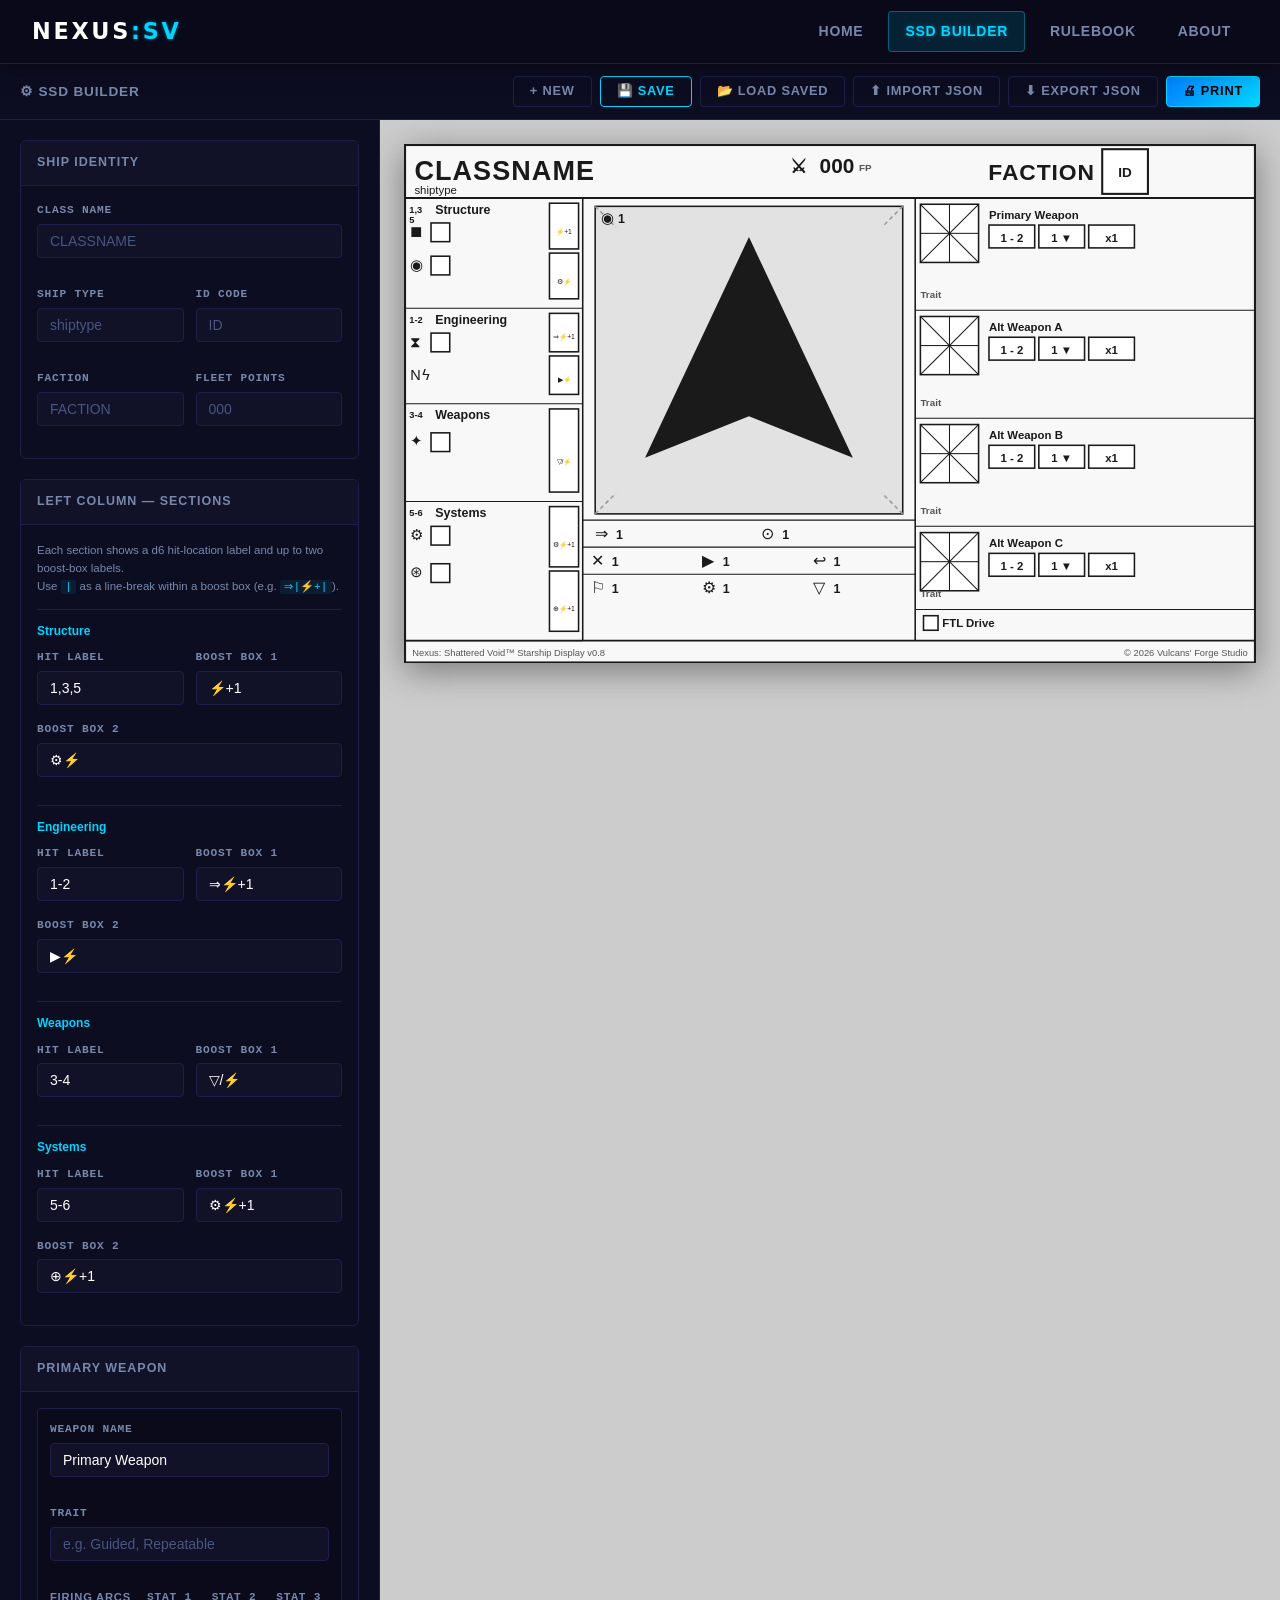
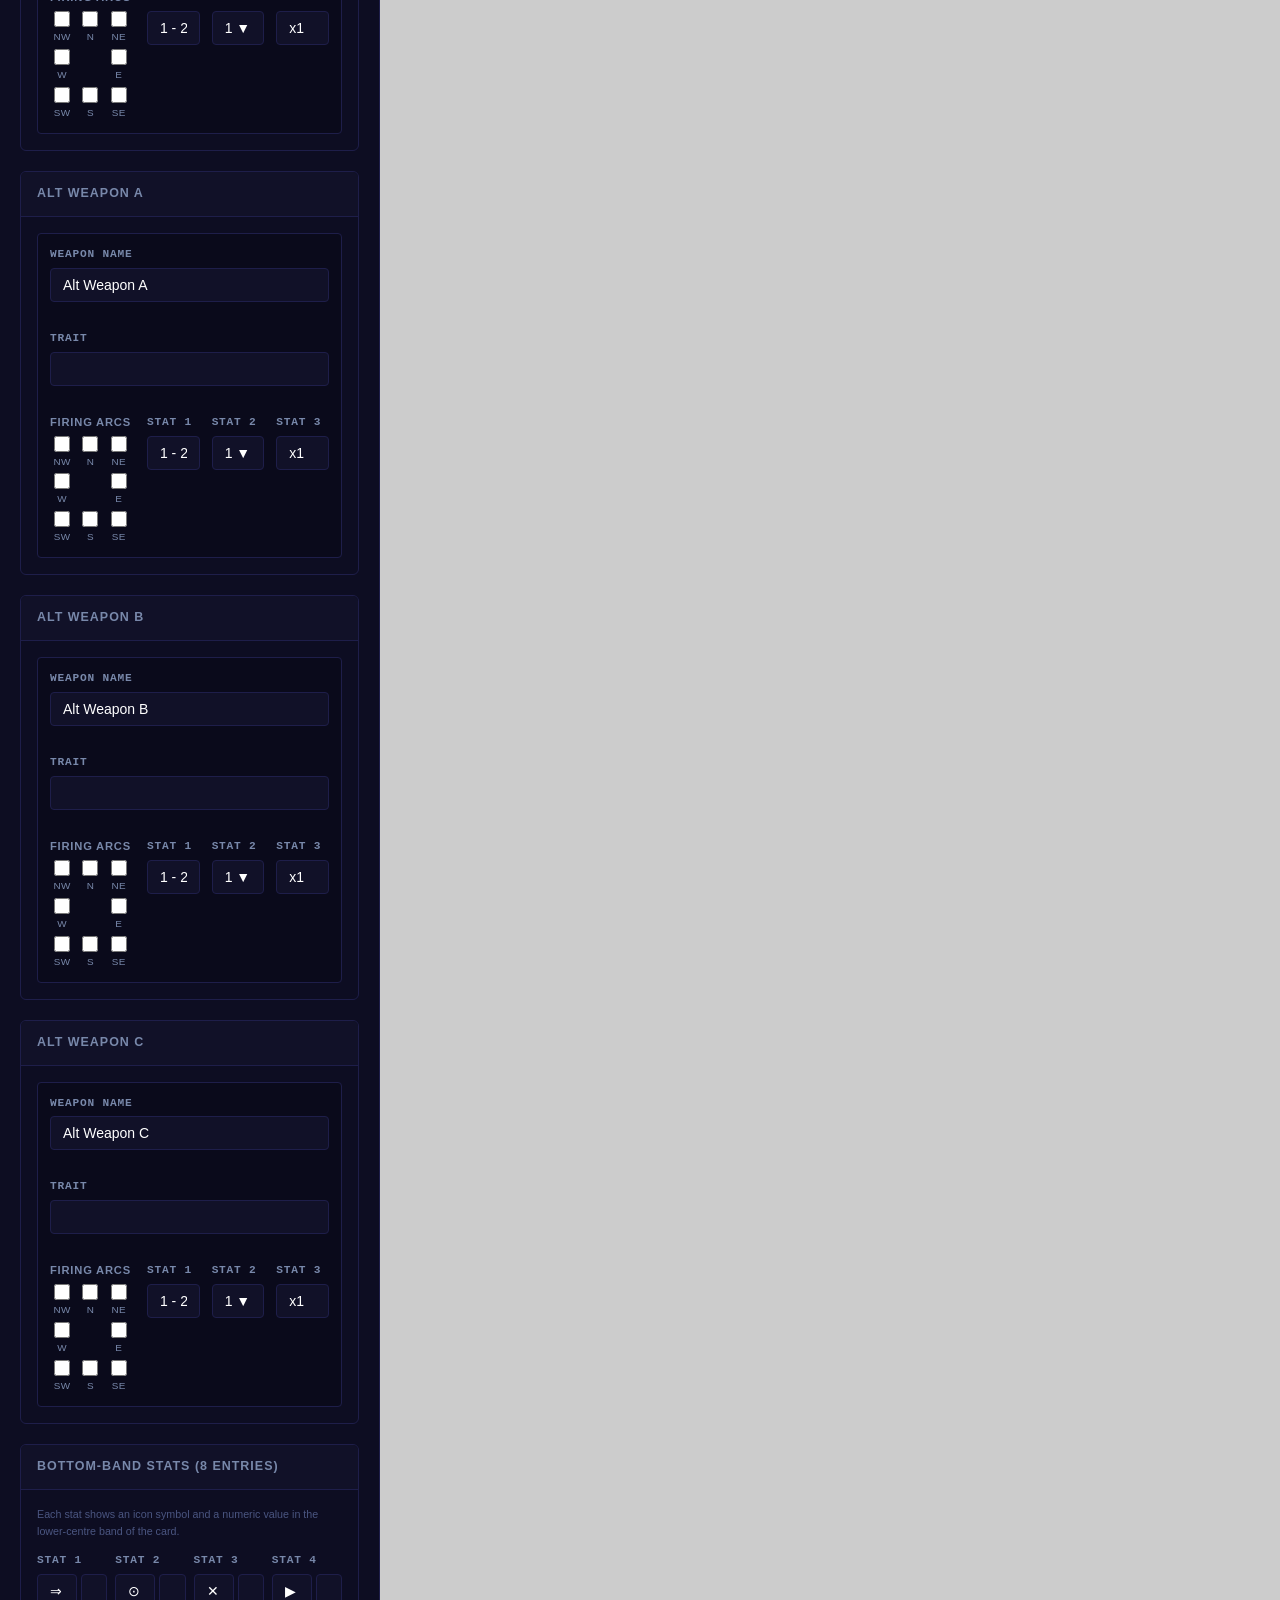
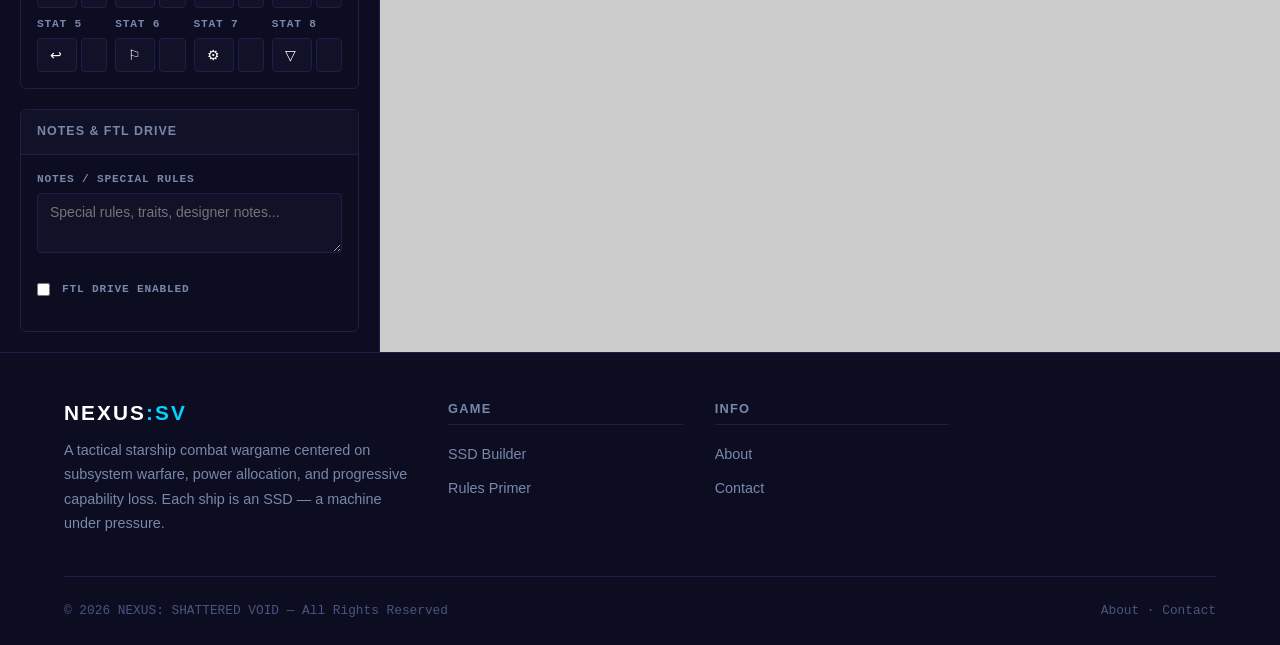
==== commit feeceda1: "feat: replace SSD renderer with SVG-based card matching reference template - Add js/ssd-renderer.js:" ====
--- a/pages/builder.html
+++ b/pages/builder.html
@@ -38,6 +38,8 @@
       flex-shrink: 0;
     }
     .toolbar-actions { display: flex; gap: var(--sp-2); flex-wrap: wrap; margin-left: auto; }
+    /* hide file input */
+    #import-file { display: none; }
 
     /* ── Two-panel layout ─────────────────────────────── */
     .builder-body {
@@ -71,9 +73,6 @@
       letter-spacing: 0.08em;
       color: var(--color-text-dim);
       border-bottom: 1px solid var(--color-border);
-      display: flex;
-      align-items: center;
-      justify-content: space-between;
     }
     .editor-section-body {
       padding: var(--sp-4);
@@ -81,7 +80,7 @@
       flex-direction: column;
       gap: var(--sp-3);
     }
-    .form-row { display: grid; grid-template-columns: 1fr 1fr; gap: var(--sp-3); }
+    .form-row   { display: grid; grid-template-columns: 1fr 1fr; gap: var(--sp-3); }
     .form-row-3 { display: grid; grid-template-columns: 1fr 1fr 1fr; gap: var(--sp-3); }
     .form-group { display: flex; flex-direction: column; gap: var(--sp-1); }
     .form-group.full { grid-column: 1 / -1; }
@@ -106,10 +105,39 @@
       border-color: var(--color-cyan);
     }
     .form-textarea { resize: vertical; min-height: 60px; line-height: 1.5; }
-    input[type=number].form-input { width: 100%; }
-
-    /* Track editor */
-    .track-editor {
+    .hint {
+      font-size: 0.67rem;
+      color: var(--color-text-muted);
+      margin-top: 2px;
+    }
+
+    /* ── Arc selector grid ─────────────────────────────── */
+    .arc-grid {
+      display: grid;
+      grid-template-columns: repeat(3, 1fr);
+      gap: 4px;
+      max-width: 140px;
+    }
+    .arc-grid .arc-spacer { /* centre cell placeholder */ }
+    .arc-cell {
+      display: flex;
+      flex-direction: column;
+      align-items: center;
+      gap: 2px;
+    }
+    .arc-cell input[type="checkbox"] {
+      width: 16px;
+      height: 16px;
+      cursor: pointer;
+      accent-color: var(--color-cyan);
+    }
+    .arc-cell label {
+      font-size: 0.62rem;
+      color: var(--color-text-dim);
+      cursor: pointer;
+      letter-spacing: 0.04em;
+    }
+    .weapon-editor {
       border: 1px solid var(--color-border);
       border-radius: var(--radius);
       padding: var(--sp-3);
@@ -118,403 +146,42 @@
       flex-direction: column;
       gap: var(--sp-3);
     }
-    .track-editor-header {
-      display: flex;
-      align-items: center;
-      justify-content: space-between;
-      gap: var(--sp-2);
-    }
-    .track-editor-name {
-      font-size: 0.8rem;
-      font-weight: 700;
-      color: var(--color-text-bright);
-      flex: 1;
-    }
-    .track-editor-controls {
-      display: grid;
-      grid-template-columns: 1fr 1fr;
-      gap: var(--sp-3);
-    }
-    .hit-numbers-hint {
-      font-size: 0.67rem;
-      color: var(--color-text-muted);
-      margin-top: var(--sp-1);
-    }
-
-    /* Secondary/generic weapon list items */
-    .list-track-item {
-      border: 1px solid var(--color-border);
-      border-radius: var(--radius);
-      overflow: hidden;
-    }
-    .list-track-item-header {
-      background: var(--color-bg-card);
-      display: flex;
-      align-items: center;
-      gap: var(--sp-2);
-      padding: var(--sp-2) var(--sp-3);
-      border-bottom: 1px solid var(--color-border);
-    }
-    .list-track-item-title {
-      flex: 1;
-      font-size: 0.78rem;
-      font-weight: 700;
-      color: var(--color-text-bright);
-    }
-    .list-track-item-body {
-      padding: var(--sp-3);
-      display: flex;
-      flex-direction: column;
-      gap: var(--sp-3);
-    }
-    .btn-icon {
-      background: none;
-      border: 1px solid var(--color-border);
-      color: var(--color-text-dim);
-      width: 24px;
-      height: 24px;
-      border-radius: var(--radius-sm);
-      cursor: pointer;
-      font-size: 0.75rem;
-      display: flex;
-      align-items: center;
-      justify-content: center;
-      line-height: 1;
-      transition: all var(--transition);
-      flex-shrink: 0;
-    }
-    .btn-icon:hover { border-color: var(--color-cyan); color: var(--color-cyan); }
-    .btn-icon.danger:hover { border-color: var(--color-red); color: var(--color-red); }
-    .btn-add {
-      display: flex;
-      align-items: center;
-      justify-content: center;
-      gap: var(--sp-2);
-      width: 100%;
-      padding: var(--sp-2) var(--sp-3);
-      background: rgba(0,212,255,0.05);
-      border: 1px dashed var(--color-cyan-dim);
-      border-radius: var(--radius);
-      color: var(--color-cyan);
-      font-size: 0.78rem;
-      font-weight: 600;
-      cursor: pointer;
-      transition: all var(--transition);
-    }
-    .btn-add:hover {
-      background: rgba(0,212,255,0.1);
-      border-color: var(--color-cyan);
-    }
-    .load-ship-row {
-      display: grid;
-      grid-template-columns: 1fr auto;
-      gap: var(--sp-2);
-      align-items: end;
-    }
-
-    /* ── Preview panel (right) ────────────────────────── */
-    .preview-panel {
-      background: #e8e8e8;
-      overflow-y: auto;
-      padding: var(--sp-6);
-      display: flex;
-      flex-direction: column;
-      align-items: center;
-    }
-
-    /* ── SSD Sheet styles ─────────────────────────────── */
-    :root {
-      --sl: #1a1a1a;
-      --sl-dim: #555;
-      --sbg: #f8f8f8;
-      --box: 18px;
-    }
-    .ssd-sheet {
-      background: var(--sbg);
-      border: 2px solid var(--sl);
-      color: var(--sl);
-      width: 100%;
-      max-width: 960px;
-      padding: 6mm;
-      box-shadow: 0 8px 32px rgba(0,0,0,0.3);
-      font-family: var(--font-mono);
-      font-size: 0.8rem;
-    }
-    /* Sheet Header */
-    .sheet-header {
-      display: grid;
-      grid-template-columns: 1fr auto auto auto;
-      gap: 8px;
-      align-items: start;
-      border-bottom: 2px solid var(--sl);
-      padding-bottom: 6px;
-      margin-bottom: 8px;
-    }
-    .sheet-main-title {
-      font-size: 1.3rem;
-      font-weight: 900;
-      text-transform: uppercase;
-      letter-spacing: 0.06em;
-      line-height: 1.1;
-    }
-    .sheet-class {
-      font-size: 0.72rem;
-      font-weight: 600;
-      color: var(--sl-dim);
-      margin-top: 2px;
-    }
-    .sheet-faction-role {
-      font-size: 0.68rem;
-      color: var(--sl-dim);
-      margin-top: 1px;
-    }
-    .sheet-stat-box {
-      border: 1.5px solid var(--sl);
-      padding: 3px 8px;
-      text-align: center;
-      min-width: 48px;
-    }
-    .sheet-stat-label {
-      font-size: 0.55rem;
+    .weapon-arc-row {
+      display: flex;
+      gap: var(--sp-4);
+      align-items: flex-start;
+    }
+    .arc-label {
+      font-size: 0.7rem;
       font-weight: 700;
       text-transform: uppercase;
       letter-spacing: 0.07em;
-      color: var(--sl-dim);
-    }
-    .sheet-stat-value {
-      font-size: 1.3rem;
-      font-weight: 900;
-      line-height: 1.1;
-    }
-    /* Sheet Body */
-    .sheet-body {
+      color: var(--color-text-dim);
+      margin-bottom: var(--sp-1);
+    }
+
+    /* ── Stats band editor ─────────────────────────────── */
+    .stats-grid {
       display: grid;
-      grid-template-columns: 200px 1fr 200px;
-      gap: 8px;
-    }
-    /* ── Track sections ───────────────────────────────── */
-    .ssd-track-section {
-      border: 1.5px solid var(--sl);
-      background: rgba(255,255,255,0.7);
-      padding: 4px 6px;
-      margin-bottom: 5px;
-    }
-    .ssd-track-header {
-      display: flex;
-      justify-content: space-between;
-      align-items: baseline;
-      margin-bottom: 3px;
-    }
-    .ssd-track-label {
-      font-size: 0.7rem;
-      font-weight: 700;
-      text-transform: uppercase;
-      letter-spacing: 0.04em;
-    }
-    .ssd-track-hit {
-      font-size: 0.62rem;
-      font-weight: 700;
-      color: var(--sl-dim);
-      background: rgba(0,0,0,0.08);
-      padding: 0 4px;
-      border: 1px solid rgba(0,0,0,0.15);
-    }
-    .ssd-track-grid {
-      display: flex;
-      flex-wrap: wrap;
-      gap: 2px;
-    }
-    .ssd-box {
-      width: var(--box);
-      height: var(--box);
-      border: 1.5px solid var(--sl);
-      background: #fff;
-      cursor: pointer;
-      appearance: none;
-      display: block;
-      flex-shrink: 0;
-    }
-    .ssd-box:checked { background: var(--sl); }
-    /* Threshold / cross-hatch marker */
-    .ssd-threshold {
-      width: var(--box);
-      height: var(--box);
-      border: 1.5px solid var(--sl);
-      flex-shrink: 0;
-      background:
-        linear-gradient(to top right,
-          transparent calc(50% - 0.8px), var(--sl) calc(50% - 0.8px),
-          var(--sl) calc(50% + 0.8px), transparent calc(50% + 0.8px)),
-        linear-gradient(to top left,
-          transparent calc(50% - 0.8px), var(--sl) calc(50% - 0.8px),
-          var(--sl) calc(50% + 0.8px), transparent calc(50% + 0.8px)),
-        white;
-    }
-    /* Power level sidebar */
-    .ssd-engineering-row {
-      display: flex;
-      gap: 5px;
-      align-items: flex-start;
-    }
-    .ssd-power-levels {
+      grid-template-columns: repeat(4, 1fr);
+      gap: var(--sp-2);
+    }
+    .stat-pair { display: flex; flex-direction: column; gap: 4px; }
+    .stat-pair-inner { display: grid; grid-template-columns: 40px 1fr; gap: 4px; }
+
+    /* ── Preview panel (right) ────────────────────────── */
+    .preview-panel {
+      background: #cccccc;
+      overflow-y: auto;
+      padding: var(--sp-6);
       display: flex;
       flex-direction: column;
-      gap: 2px;
-    }
-    .ssd-power-badge {
-      border: 1px solid var(--sl);
-      background: #fff;
-      font-size: 0.6rem;
-      font-weight: 800;
-      padding: 1px 4px;
-      text-align: center;
-      white-space: nowrap;
-    }
-    /* ── Center column ────────────────────────────────── */
-    .ssd-center {
-      display: flex;
-      flex-direction: column;
-      gap: 6px;
-    }
-    /* Hit allocation table */
-    .ssd-hit-table {
-      border: 1.5px solid var(--sl);
-      background: rgba(255,255,255,0.7);
-    }
-    .ssd-hit-table-title {
-      font-size: 0.65rem;
-      font-weight: 800;
-      text-transform: uppercase;
-      letter-spacing: 0.07em;
-      padding: 2px 5px;
-      border-bottom: 1px solid var(--sl);
-      background: rgba(0,0,0,0.05);
-    }
-    .ssd-hit-row {
-      display: flex;
-      border-bottom: 1px solid rgba(0,0,0,0.1);
-    }
-    .ssd-hit-row:last-child { border-bottom: none; }
-    .ssd-hit-die {
-      width: 22px;
-      font-size: 0.68rem;
-      font-weight: 800;
-      text-align: center;
-      padding: 2px 0;
-      border-right: 1px solid var(--sl);
-      background: rgba(0,0,0,0.05);
-      flex-shrink: 0;
-    }
-    .ssd-hit-target {
-      font-size: 0.65rem;
-      padding: 2px 5px;
-      flex: 1;
-    }
-    /* Stats */
-    .ssd-stats-row {
-      border: 1.5px solid var(--sl);
-      background: rgba(255,255,255,0.7);
-      padding: 4px 6px;
-    }
-    .ssd-stats-grid {
-      display: flex;
-      gap: 5px;
-      flex-wrap: wrap;
-    }
-    .ssd-stat-chip {
-      border: 1px solid var(--sl);
-      background: #fff;
-      padding: 2px 8px;
-      font-weight: 800;
-      font-size: 0.72rem;
-      text-align: center;
-      min-width: 44px;
-    }
-    .ssd-stat-chip-label {
-      font-size: 0.52rem;
-      color: var(--sl-dim);
-      font-weight: 700;
-      text-transform: uppercase;
-      display: block;
-    }
-    /* Generic tracks in center */
-    .ssd-generic-tracks { display: flex; flex-direction: column; gap: 4px; }
-    /* Notes */
-    .ssd-notes {
-      border: 1.5px solid var(--sl);
-      background: rgba(255,255,255,0.7);
-      padding: 4px 6px;
-      font-size: 0.67rem;
-      line-height: 1.5;
-      color: var(--sl-dim);
-    }
-    .ssd-notes-label {
-      font-size: 0.62rem;
-      font-weight: 800;
-      text-transform: uppercase;
-      letter-spacing: 0.07em;
-      color: var(--sl);
-      margin-bottom: 2px;
-    }
-    /* ── Right column: weapons ────────────────────────── */
-    .ssd-weapons-col {
-      display: flex;
-      flex-direction: column;
-      gap: 5px;
-    }
-    .ssd-weapon-section {
-      border: 1.5px solid var(--sl);
-      background: rgba(255,255,255,0.7);
-    }
-    .ssd-weapon-header {
-      border-bottom: 1px solid var(--sl);
-      padding: 3px 6px;
-      background: rgba(0,0,0,0.05);
-      display: flex;
-      justify-content: space-between;
-      align-items: baseline;
-    }
-    .ssd-weapon-name {
-      font-size: 0.72rem;
-      font-weight: 800;
-      text-transform: uppercase;
-      letter-spacing: 0.04em;
-    }
-    .ssd-weapon-hit {
-      font-size: 0.6rem;
-      font-weight: 700;
-      color: var(--sl-dim);
-    }
-    .ssd-weapon-body { padding: 4px 6px; }
-    .ssd-weapon-stats {
-      display: flex;
-      gap: 3px;
-      flex-wrap: wrap;
-      margin-bottom: 3px;
-    }
-    .ssd-weapon-stat-tag {
-      border: 1px solid var(--sl);
-      padding: 1px 4px;
-      background: #fff;
-      font-size: 0.63rem;
-      font-weight: 700;
-    }
-    .ssd-weapon-traits {
-      font-size: 0.6rem;
-      color: var(--sl-dim);
-      font-style: italic;
-    }
-    /* Sheet footer */
-    .ssd-footer {
-      margin-top: 6px;
-      border-top: 1px solid var(--sl);
-      padding-top: 4px;
-      display: flex;
-      justify-content: space-between;
-      font-size: 0.6rem;
-      text-transform: uppercase;
-      letter-spacing: 0.06em;
-      color: var(--sl-dim);
+      align-items: center;
+    }
+    .ssd-sheet {
+      width: 100%;
+      max-width: 920px;
+      box-shadow: 0 8px 32px rgba(0,0,0,0.4);
     }
 
     /* ── Toast ────────────────────────────────────────── */
@@ -574,15 +241,12 @@
     <!-- ── Toolbar ──────────────────────────────────────── -->
     <div class="builder-toolbar" id="builder-toolbar">
       <span class="toolbar-title">⚙ SSD Builder</span>
-      <div class="form-group" style="flex-direction:row;align-items:center;gap:var(--sp-2)">
-        <label class="form-label" for="load-ship-select" style="white-space:nowrap">Load Template:</label>
-        <select id="load-ship-select" class="form-select" style="max-width:220px"></select>
-        <button id="load-ship-btn" class="btn btn-ghost btn-sm">Load →</button>
-      </div>
       <div class="toolbar-actions">
-        <button id="new-ship-btn"   class="btn btn-ghost btn-sm">+ New Ship</button>
+        <button id="new-ship-btn"   class="btn btn-ghost btn-sm">+ New</button>
         <button id="save-btn"       class="btn btn-secondary btn-sm">💾 Save</button>
         <button id="load-local-btn" class="btn btn-ghost btn-sm">📂 Load Saved</button>
+        <button id="import-btn"     class="btn btn-ghost btn-sm">⬆ Import JSON</button>
+        <input  id="import-file"    type="file" accept=".json">
         <button id="export-btn"     class="btn btn-ghost btn-sm">⬇ Export JSON</button>
         <button id="print-btn"      class="btn btn-primary btn-sm">🖨 Print</button>
       </div>
@@ -598,93 +262,111 @@
         <div class="editor-section">
           <div class="editor-section-header">Ship Identity</div>
           <div class="editor-section-body">
+            <div class="form-group">
+              <label class="form-label" for="e-classname">Class Name</label>
+              <input id="e-classname" class="form-input" type="text" maxlength="40" placeholder="CLASSNAME">
+            </div>
             <div class="form-row">
               <div class="form-group">
-                <label class="form-label" for="e-name">Ship Name</label>
-                <input id="e-name" class="form-input" type="text" maxlength="40" placeholder="Resolve">
-              </div>
-              <div class="form-group">
-                <label class="form-label" for="e-class">Class</label>
-                <input id="e-class" class="form-input" type="text" maxlength="60" placeholder="Resolve-class Frigate">
+                <label class="form-label" for="e-shiptype">Ship Type</label>
+                <input id="e-shiptype" class="form-input" type="text" maxlength="40" placeholder="shiptype">
+              </div>
+              <div class="form-group">
+                <label class="form-label" for="e-idcode">ID Code</label>
+                <input id="e-idcode" class="form-input" type="text" maxlength="6" placeholder="ID">
               </div>
             </div>
             <div class="form-row">
               <div class="form-group">
                 <label class="form-label" for="e-faction">Faction</label>
-                <input id="e-faction" class="form-input" type="text" maxlength="60" placeholder="[Placeholder Faction]">
-              </div>
-              <div class="form-group">
-                <label class="form-label" for="e-role">Role</label>
-                <input id="e-role" class="form-input" type="text" maxlength="40" placeholder="Frigate">
-              </div>
-            </div>
-            <div class="form-row">
-              <div class="form-group">
-                <label class="form-label" for="e-base-power">Base Power</label>
-                <input id="e-base-power" class="form-input" type="number" min="1" max="12" value="3">
-              </div>
-              <div class="form-group">
-                <label class="form-label" for="e-agility">Agility</label>
-                <input id="e-agility" class="form-input" type="number" min="0" max="10" value="2">
-              </div>
-            </div>
-            <div class="form-row">
-              <div class="form-group">
-                <label class="form-label" for="e-toughness">Toughness</label>
-                <input id="e-toughness" class="form-input" type="number" min="0" max="10" value="3">
-              </div>
-            </div>
-          </div>
-        </div>
-
-        <!-- Engineering Track -->
-        <div class="editor-section">
-          <div class="editor-section-header">Engineering Track</div>
-          <div class="editor-section-body">
-            <div class="track-editor" id="eng-track-editor">
-              <div class="track-editor-controls">
-                <div class="form-group">
-                  <label class="form-label">Box Count</label>
-                  <input id="eng-box-count" class="form-input" type="number" min="1" max="20" value="8">
-                </div>
-                <div class="form-group">
-                  <label class="form-label">Hit d6 Nums</label>
-                  <input id="eng-hit-nums" class="form-input" type="text" placeholder="1,2" value="1,2">
-                  <span class="hit-numbers-hint">d6 values (1–6) that target this track</span>
-                </div>
-              </div>
-              <div class="form-group">
-                <label class="form-label">Power Levels (comma-separated, high→low)</label>
-                <input id="eng-power-levels" class="form-input" type="text" placeholder="3,2,1">
-                <span class="hit-numbers-hint">Power available at each degradation step (e.g. 3,2,1)</span>
-              </div>
-              <div class="form-group">
-                <label class="form-label">Threshold Positions</label>
-                <input id="eng-thresholds" class="form-input" type="text" placeholder="3,5,7">
-                <span class="hit-numbers-hint">Box indices (0-based) where cross-hatch markers appear</span>
-              </div>
-            </div>
-          </div>
-        </div>
-
-        <!-- FTL Track -->
-        <div class="editor-section">
-          <div class="editor-section-header">FTL Track</div>
-          <div class="editor-section-body">
-            <div class="track-editor">
-              <div class="track-editor-controls">
-                <div class="form-group">
-                  <label class="form-label">Box Count</label>
-                  <input id="ftl-box-count" class="form-input" type="number" min="1" max="12" value="4">
-                </div>
-                <div class="form-group">
-                  <label class="form-label">Hit d6 Nums</label>
-                  <input id="ftl-hit-nums" class="form-input" type="text" placeholder="3" value="3">
-                </div>
-              </div>
-              <div class="form-group">
-                <label class="form-label">Threshold Positions</label>
-                <input id="ftl-thresholds" class="form-input" type="text" placeholder="2">
+                <input id="e-faction" class="form-input" type="text" maxlength="40" placeholder="FACTION">
+              </div>
+              <div class="form-group">
+                <label class="form-label" for="e-fleetpoints">Fleet Points</label>
+                <input id="e-fleetpoints" class="form-input" type="text" maxlength="8" placeholder="000">
+              </div>
+            </div>
+          </div>
+        </div>
+
+        <!-- Left-column Sections -->
+        <div class="editor-section">
+          <div class="editor-section-header">Left Column — Sections</div>
+          <div class="editor-section-body">
+            <p style="font-size:0.72rem;color:var(--color-text-dim);margin:0">
+              Each section shows a d6 hit-location label and up to two boost-box labels.<br>
+              Use <code style="font-size:0.7rem">|</code> as a line-break within a boost box (e.g. <code style="font-size:0.7rem">⇒|⚡+|</code>).
+            </p>
+
+            <!-- Structure -->
+            <div style="border-top:1px solid var(--color-border);padding-top:var(--sp-3)">
+              <div style="font-size:0.75rem;font-weight:700;color:var(--color-cyan);margin-bottom:var(--sp-2)">Structure</div>
+              <div class="form-row">
+                <div class="form-group">
+                  <label class="form-label" for="e-str-hit">Hit Label</label>
+                  <input id="e-str-hit" class="form-input" type="text" maxlength="12" placeholder="1,3,5">
+                </div>
+                <div class="form-group">
+                  <label class="form-label" for="e-str-boost1">Boost Box 1</label>
+                  <input id="e-str-boost1" class="form-input" type="text" maxlength="20" placeholder="⚡+1">
+                </div>
+              </div>
+              <div class="form-group">
+                <label class="form-label" for="e-str-boost2">Boost Box 2</label>
+                <input id="e-str-boost2" class="form-input" type="text" maxlength="20" placeholder="⚙⚡">
+              </div>
+            </div>
+
+            <!-- Engineering -->
+            <div style="border-top:1px solid var(--color-border);padding-top:var(--sp-3)">
+              <div style="font-size:0.75rem;font-weight:700;color:var(--color-cyan);margin-bottom:var(--sp-2)">Engineering</div>
+              <div class="form-row">
+                <div class="form-group">
+                  <label class="form-label" for="e-eng-hit">Hit Label</label>
+                  <input id="e-eng-hit" class="form-input" type="text" maxlength="12" placeholder="1-2">
+                </div>
+                <div class="form-group">
+                  <label class="form-label" for="e-eng-boost1">Boost Box 1</label>
+                  <input id="e-eng-boost1" class="form-input" type="text" maxlength="20" placeholder="⇒⚡+1">
+                </div>
+              </div>
+              <div class="form-group">
+                <label class="form-label" for="e-eng-boost2">Boost Box 2</label>
+                <input id="e-eng-boost2" class="form-input" type="text" maxlength="20" placeholder="▶⚡">
+              </div>
+            </div>
+
+            <!-- Weapons -->
+            <div style="border-top:1px solid var(--color-border);padding-top:var(--sp-3)">
+              <div style="font-size:0.75rem;font-weight:700;color:var(--color-cyan);margin-bottom:var(--sp-2)">Weapons</div>
+              <div class="form-row">
+                <div class="form-group">
+                  <label class="form-label" for="e-wpn-hit">Hit Label</label>
+                  <input id="e-wpn-hit" class="form-input" type="text" maxlength="12" placeholder="3-4">
+                </div>
+                <div class="form-group">
+                  <label class="form-label" for="e-wpn-boost1">Boost Box 1</label>
+                  <input id="e-wpn-boost1" class="form-input" type="text" maxlength="20" placeholder="▽/⚡">
+                </div>
+              </div>
+            </div>
+
+            <!-- Systems -->
+            <div style="border-top:1px solid var(--color-border);padding-top:var(--sp-3)">
+              <div style="font-size:0.75rem;font-weight:700;color:var(--color-cyan);margin-bottom:var(--sp-2)">Systems</div>
+              <div class="form-row">
+                <div class="form-group">
+                  <label class="form-label" for="e-sys-hit">Hit Label</label>
+                  <input id="e-sys-hit" class="form-input" type="text" maxlength="12" placeholder="5-6">
+                </div>
+                <div class="form-group">
+                  <label class="form-label" for="e-sys-boost1">Boost Box 1</label>
+                  <input id="e-sys-boost1" class="form-input" type="text" maxlength="20" placeholder="⚙⚡+1">
+                </div>
+              </div>
+              <div class="form-group">
+                <label class="form-label" for="e-sys-boost2">Boost Box 2</label>
+                <input id="e-sys-boost2" class="form-input" type="text" maxlength="20" placeholder="⊕⚡+1">
               </div>
             </div>
           </div>
@@ -694,77 +376,285 @@
         <div class="editor-section">
           <div class="editor-section-header">Primary Weapon</div>
           <div class="editor-section-body">
-            <div class="track-editor">
-              <div class="form-group">
-                <label class="form-label">Weapon Name</label>
-                <input id="pw-name" class="form-input" type="text" placeholder="Main Battery">
-              </div>
-              <div class="track-editor-controls">
-                <div class="form-group">
-                  <label class="form-label">Box Count</label>
-                  <input id="pw-box-count" class="form-input" type="number" min="1" max="16" value="6">
-                </div>
-                <div class="form-group">
-                  <label class="form-label">Hit d6 Nums</label>
-                  <input id="pw-hit-nums" class="form-input" type="text" placeholder="4,5">
-                </div>
-              </div>
-              <div class="form-group">
-                <label class="form-label">Threshold Positions</label>
-                <input id="pw-thresholds" class="form-input" type="text" placeholder="3">
-              </div>
-              <div class="track-editor-controls">
-                <div class="form-group">
-                  <label class="form-label">Range</label>
-                  <input id="pw-range" class="form-input" type="text" placeholder='0–12"'>
-                </div>
-                <div class="form-group">
-                  <label class="form-label">Dice</label>
-                  <input id="pw-dice" class="form-input" type="number" min="1" max="8" value="2">
-                </div>
-              </div>
-              <div class="track-editor-controls">
-                <div class="form-group">
-                  <label class="form-label">Power Cost</label>
-                  <input id="pw-power-cost" class="form-input" type="number" min="0" max="6" value="1">
-                </div>
-                <div class="form-group">
-                  <label class="form-label">Traits</label>
-                  <input id="pw-traits" class="form-input" type="text" placeholder="repeatable">
-                </div>
-              </div>
-            </div>
-          </div>
-        </div>
-
-        <!-- Secondary Weapons -->
-        <div class="editor-section">
-          <div class="editor-section-header">
-            <span>Secondary Weapons</span>
-          </div>
-          <div class="editor-section-body">
-            <div id="secondary-weapons-list"></div>
-            <button class="btn-add" id="add-secondary-btn">+ Add Secondary Weapon</button>
-          </div>
-        </div>
-
-        <!-- Generic Tracks -->
-        <div class="editor-section">
-          <div class="editor-section-header">
-            <span>Generic Subsystem Tracks</span>
-          </div>
-          <div class="editor-section-body">
-            <div id="generic-tracks-list"></div>
-            <button class="btn-add" id="add-generic-btn">+ Add Generic Track</button>
-          </div>
-        </div>
-
-        <!-- Notes -->
-        <div class="editor-section">
-          <div class="editor-section-header">Notes / Special Traits</div>
+            <div class="weapon-editor">
+              <div class="form-row">
+                <div class="form-group full">
+                  <label class="form-label" for="e-pw-name">Weapon Name</label>
+                  <input id="e-pw-name" class="form-input" type="text" maxlength="40" placeholder="Primary Weapon">
+                </div>
+              </div>
+              <div class="form-group">
+                <label class="form-label" for="e-pw-trait">Trait</label>
+                <input id="e-pw-trait" class="form-input" type="text" maxlength="60" placeholder="e.g. Guided, Repeatable">
+              </div>
+              <div class="weapon-arc-row">
+                <div>
+                  <div class="arc-label">Firing Arcs</div>
+                  <div class="arc-grid">
+                    <div class="arc-cell"><input type="checkbox" id="e-pw-arc-NW"><label for="e-pw-arc-NW">NW</label></div>
+                    <div class="arc-cell"><input type="checkbox" id="e-pw-arc-N"><label for="e-pw-arc-N">N</label></div>
+                    <div class="arc-cell"><input type="checkbox" id="e-pw-arc-NE"><label for="e-pw-arc-NE">NE</label></div>
+                    <div class="arc-cell"><input type="checkbox" id="e-pw-arc-W"><label for="e-pw-arc-W">W</label></div>
+                    <div class="arc-spacer"></div>
+                    <div class="arc-cell"><input type="checkbox" id="e-pw-arc-E"><label for="e-pw-arc-E">E</label></div>
+                    <div class="arc-cell"><input type="checkbox" id="e-pw-arc-SW"><label for="e-pw-arc-SW">SW</label></div>
+                    <div class="arc-cell"><input type="checkbox" id="e-pw-arc-S"><label for="e-pw-arc-S">S</label></div>
+                    <div class="arc-cell"><input type="checkbox" id="e-pw-arc-SE"><label for="e-pw-arc-SE">SE</label></div>
+                  </div>
+                </div>
+                <div style="flex:1;display:flex;flex-direction:column;gap:var(--sp-2)">
+                  <div class="form-row-3">
+                    <div class="form-group">
+                      <label class="form-label" for="e-pw-stat1">Stat 1</label>
+                      <input id="e-pw-stat1" class="form-input" type="text" maxlength="10" placeholder="1 - 2">
+                    </div>
+                    <div class="form-group">
+                      <label class="form-label" for="e-pw-stat2">Stat 2</label>
+                      <input id="e-pw-stat2" class="form-input" type="text" maxlength="10" placeholder="1 ▼">
+                    </div>
+                    <div class="form-group">
+                      <label class="form-label" for="e-pw-stat3">Stat 3</label>
+                      <input id="e-pw-stat3" class="form-input" type="text" maxlength="10" placeholder="x1">
+                    </div>
+                  </div>
+                </div>
+              </div>
+            </div>
+          </div>
+        </div>
+
+        <!-- Alt Weapon A -->
+        <div class="editor-section">
+          <div class="editor-section-header">Alt Weapon A</div>
+          <div class="editor-section-body">
+            <div class="weapon-editor">
+              <div class="form-group">
+                <label class="form-label" for="e-aw-a-name">Weapon Name</label>
+                <input id="e-aw-a-name" class="form-input" type="text" maxlength="40" placeholder="Alt Weapon A">
+              </div>
+              <div class="form-group">
+                <label class="form-label" for="e-aw-a-trait">Trait</label>
+                <input id="e-aw-a-trait" class="form-input" type="text" maxlength="60" placeholder="">
+              </div>
+              <div class="weapon-arc-row">
+                <div>
+                  <div class="arc-label">Firing Arcs</div>
+                  <div class="arc-grid">
+                    <div class="arc-cell"><input type="checkbox" id="e-aw-a-arc-NW"><label for="e-aw-a-arc-NW">NW</label></div>
+                    <div class="arc-cell"><input type="checkbox" id="e-aw-a-arc-N"><label for="e-aw-a-arc-N">N</label></div>
+                    <div class="arc-cell"><input type="checkbox" id="e-aw-a-arc-NE"><label for="e-aw-a-arc-NE">NE</label></div>
+                    <div class="arc-cell"><input type="checkbox" id="e-aw-a-arc-W"><label for="e-aw-a-arc-W">W</label></div>
+                    <div class="arc-spacer"></div>
+                    <div class="arc-cell"><input type="checkbox" id="e-aw-a-arc-E"><label for="e-aw-a-arc-E">E</label></div>
+                    <div class="arc-cell"><input type="checkbox" id="e-aw-a-arc-SW"><label for="e-aw-a-arc-SW">SW</label></div>
+                    <div class="arc-cell"><input type="checkbox" id="e-aw-a-arc-S"><label for="e-aw-a-arc-S">S</label></div>
+                    <div class="arc-cell"><input type="checkbox" id="e-aw-a-arc-SE"><label for="e-aw-a-arc-SE">SE</label></div>
+                  </div>
+                </div>
+                <div style="flex:1;display:flex;flex-direction:column;gap:var(--sp-2)">
+                  <div class="form-row-3">
+                    <div class="form-group">
+                      <label class="form-label" for="e-aw-a-stat1">Stat 1</label>
+                      <input id="e-aw-a-stat1" class="form-input" type="text" maxlength="10" placeholder="1 - 2">
+                    </div>
+                    <div class="form-group">
+                      <label class="form-label" for="e-aw-a-stat2">Stat 2</label>
+                      <input id="e-aw-a-stat2" class="form-input" type="text" maxlength="10" placeholder="1 ▼">
+                    </div>
+                    <div class="form-group">
+                      <label class="form-label" for="e-aw-a-stat3">Stat 3</label>
+                      <input id="e-aw-a-stat3" class="form-input" type="text" maxlength="10" placeholder="x1">
+                    </div>
+                  </div>
+                </div>
+              </div>
+            </div>
+          </div>
+        </div>
+
+        <!-- Alt Weapon B -->
+        <div class="editor-section">
+          <div class="editor-section-header">Alt Weapon B</div>
+          <div class="editor-section-body">
+            <div class="weapon-editor">
+              <div class="form-group">
+                <label class="form-label" for="e-aw-b-name">Weapon Name</label>
+                <input id="e-aw-b-name" class="form-input" type="text" maxlength="40" placeholder="Alt Weapon B">
+              </div>
+              <div class="form-group">
+                <label class="form-label" for="e-aw-b-trait">Trait</label>
+                <input id="e-aw-b-trait" class="form-input" type="text" maxlength="60" placeholder="">
+              </div>
+              <div class="weapon-arc-row">
+                <div>
+                  <div class="arc-label">Firing Arcs</div>
+                  <div class="arc-grid">
+                    <div class="arc-cell"><input type="checkbox" id="e-aw-b-arc-NW"><label for="e-aw-b-arc-NW">NW</label></div>
+                    <div class="arc-cell"><input type="checkbox" id="e-aw-b-arc-N"><label for="e-aw-b-arc-N">N</label></div>
+                    <div class="arc-cell"><input type="checkbox" id="e-aw-b-arc-NE"><label for="e-aw-b-arc-NE">NE</label></div>
+                    <div class="arc-cell"><input type="checkbox" id="e-aw-b-arc-W"><label for="e-aw-b-arc-W">W</label></div>
+                    <div class="arc-spacer"></div>
+                    <div class="arc-cell"><input type="checkbox" id="e-aw-b-arc-E"><label for="e-aw-b-arc-E">E</label></div>
+                    <div class="arc-cell"><input type="checkbox" id="e-aw-b-arc-SW"><label for="e-aw-b-arc-SW">SW</label></div>
+                    <div class="arc-cell"><input type="checkbox" id="e-aw-b-arc-S"><label for="e-aw-b-arc-S">S</label></div>
+                    <div class="arc-cell"><input type="checkbox" id="e-aw-b-arc-SE"><label for="e-aw-b-arc-SE">SE</label></div>
+                  </div>
+                </div>
+                <div style="flex:1;display:flex;flex-direction:column;gap:var(--sp-2)">
+                  <div class="form-row-3">
+                    <div class="form-group">
+                      <label class="form-label" for="e-aw-b-stat1">Stat 1</label>
+                      <input id="e-aw-b-stat1" class="form-input" type="text" maxlength="10" placeholder="1 - 2">
+                    </div>
+                    <div class="form-group">
+                      <label class="form-label" for="e-aw-b-stat2">Stat 2</label>
+                      <input id="e-aw-b-stat2" class="form-input" type="text" maxlength="10" placeholder="1 ▼">
+                    </div>
+                    <div class="form-group">
+                      <label class="form-label" for="e-aw-b-stat3">Stat 3</label>
+                      <input id="e-aw-b-stat3" class="form-input" type="text" maxlength="10" placeholder="x1">
+                    </div>
+                  </div>
+                </div>
+              </div>
+            </div>
+          </div>
+        </div>
+
+        <!-- Alt Weapon C -->
+        <div class="editor-section">
+          <div class="editor-section-header">Alt Weapon C</div>
+          <div class="editor-section-body">
+            <div class="weapon-editor">
+              <div class="form-group">
+                <label class="form-label" for="e-aw-c-name">Weapon Name</label>
+                <input id="e-aw-c-name" class="form-input" type="text" maxlength="40" placeholder="Alt Weapon C">
+              </div>
+              <div class="form-group">
+                <label class="form-label" for="e-aw-c-trait">Trait</label>
+                <input id="e-aw-c-trait" class="form-input" type="text" maxlength="60" placeholder="">
+              </div>
+              <div class="weapon-arc-row">
+                <div>
+                  <div class="arc-label">Firing Arcs</div>
+                  <div class="arc-grid">
+                    <div class="arc-cell"><input type="checkbox" id="e-aw-c-arc-NW"><label for="e-aw-c-arc-NW">NW</label></div>
+                    <div class="arc-cell"><input type="checkbox" id="e-aw-c-arc-N"><label for="e-aw-c-arc-N">N</label></div>
+                    <div class="arc-cell"><input type="checkbox" id="e-aw-c-arc-NE"><label for="e-aw-c-arc-NE">NE</label></div>
+                    <div class="arc-cell"><input type="checkbox" id="e-aw-c-arc-W"><label for="e-aw-c-arc-W">W</label></div>
+                    <div class="arc-spacer"></div>
+                    <div class="arc-cell"><input type="checkbox" id="e-aw-c-arc-E"><label for="e-aw-c-arc-E">E</label></div>
+                    <div class="arc-cell"><input type="checkbox" id="e-aw-c-arc-SW"><label for="e-aw-c-arc-SW">SW</label></div>
+                    <div class="arc-cell"><input type="checkbox" id="e-aw-c-arc-S"><label for="e-aw-c-arc-S">S</label></div>
+                    <div class="arc-cell"><input type="checkbox" id="e-aw-c-arc-SE"><label for="e-aw-c-arc-SE">SE</label></div>
+                  </div>
+                </div>
+                <div style="flex:1;display:flex;flex-direction:column;gap:var(--sp-2)">
+                  <div class="form-row-3">
+                    <div class="form-group">
+                      <label class="form-label" for="e-aw-c-stat1">Stat 1</label>
+                      <input id="e-aw-c-stat1" class="form-input" type="text" maxlength="10" placeholder="1 - 2">
+                    </div>
+                    <div class="form-group">
+                      <label class="form-label" for="e-aw-c-stat2">Stat 2</label>
+                      <input id="e-aw-c-stat2" class="form-input" type="text" maxlength="10" placeholder="1 ▼">
+                    </div>
+                    <div class="form-group">
+                      <label class="form-label" for="e-aw-c-stat3">Stat 3</label>
+                      <input id="e-aw-c-stat3" class="form-input" type="text" maxlength="10" placeholder="x1">
+                    </div>
+                  </div>
+                </div>
+              </div>
+            </div>
+          </div>
+        </div>
+
+        <!-- Bottom Band Stats -->
+        <div class="editor-section">
+          <div class="editor-section-header">Bottom-Band Stats (8 entries)</div>
+          <div class="editor-section-body">
+            <p class="hint" style="margin:0">Each stat shows an icon symbol and a numeric value in the lower-centre band of the card.</p>
+            <div class="stats-grid">
+              <!-- Stat 1 -->
+              <div class="stat-pair">
+                <label class="form-label">Stat 1</label>
+                <div class="stat-pair-inner">
+                  <input id="e-stat1-icon"  class="form-input" type="text" maxlength="3" placeholder="⇒">
+                  <input id="e-stat1-value" class="form-input" type="text" maxlength="4" placeholder="1">
+                </div>
+              </div>
+              <!-- Stat 2 -->
+              <div class="stat-pair">
+                <label class="form-label">Stat 2</label>
+                <div class="stat-pair-inner">
+                  <input id="e-stat2-icon"  class="form-input" type="text" maxlength="3" placeholder="⊙">
+                  <input id="e-stat2-value" class="form-input" type="text" maxlength="4" placeholder="1">
+                </div>
+              </div>
+              <!-- Stat 3 -->
+              <div class="stat-pair">
+                <label class="form-label">Stat 3</label>
+                <div class="stat-pair-inner">
+                  <input id="e-stat3-icon"  class="form-input" type="text" maxlength="3" placeholder="✕">
+                  <input id="e-stat3-value" class="form-input" type="text" maxlength="4" placeholder="1">
+                </div>
+              </div>
+              <!-- Stat 4 -->
+              <div class="stat-pair">
+                <label class="form-label">Stat 4</label>
+                <div class="stat-pair-inner">
+                  <input id="e-stat4-icon"  class="form-input" type="text" maxlength="3" placeholder="▶">
+                  <input id="e-stat4-value" class="form-input" type="text" maxlength="4" placeholder="1">
+                </div>
+              </div>
+              <!-- Stat 5 -->
+              <div class="stat-pair">
+                <label class="form-label">Stat 5</label>
+                <div class="stat-pair-inner">
+                  <input id="e-stat5-icon"  class="form-input" type="text" maxlength="3" placeholder="↩">
+                  <input id="e-stat5-value" class="form-input" type="text" maxlength="4" placeholder="1">
+                </div>
+              </div>
+              <!-- Stat 6 -->
+              <div class="stat-pair">
+                <label class="form-label">Stat 6</label>
+                <div class="stat-pair-inner">
+                  <input id="e-stat6-icon"  class="form-input" type="text" maxlength="3" placeholder="⚐">
+                  <input id="e-stat6-value" class="form-input" type="text" maxlength="4" placeholder="1">
+                </div>
+              </div>
+              <!-- Stat 7 -->
+              <div class="stat-pair">
+                <label class="form-label">Stat 7</label>
+                <div class="stat-pair-inner">
+                  <input id="e-stat7-icon"  class="form-input" type="text" maxlength="3" placeholder="⚙">
+                  <input id="e-stat7-value" class="form-input" type="text" maxlength="4" placeholder="1">
+                </div>
+              </div>
+              <!-- Stat 8 -->
+              <div class="stat-pair">
+                <label class="form-label">Stat 8</label>
+                <div class="stat-pair-inner">
+                  <input id="e-stat8-icon"  class="form-input" type="text" maxlength="3" placeholder="▽">
+                  <input id="e-stat8-value" class="form-input" type="text" maxlength="4" placeholder="1">
+                </div>
+              </div>
+            </div>
+          </div>
+        </div>
+
+        <!-- Notes + FTL -->
+        <div class="editor-section">
+          <div class="editor-section-header">Notes &amp; FTL Drive</div>
           <div class="editor-section-body">
             <div class="form-group">
-              <textarea id="e-notes" class="form-textarea" placeholder="Special rules, traits, or designer notes..."></textarea>
+              <label class="form-label" for="e-notes">Notes / Special Rules</label>
+              <textarea id="e-notes" class="form-textarea" placeholder="Special rules, traits, designer notes..."></textarea>
+            </div>
+            <div class="form-group" style="flex-direction:row;align-items:center;gap:var(--sp-3)">
+              <input id="e-ftl" type="checkbox">
+              <label class="form-label" for="e-ftl" style="margin:0;cursor:pointer">FTL Drive enabled</label>
             </div>
           </div>
         </div>
